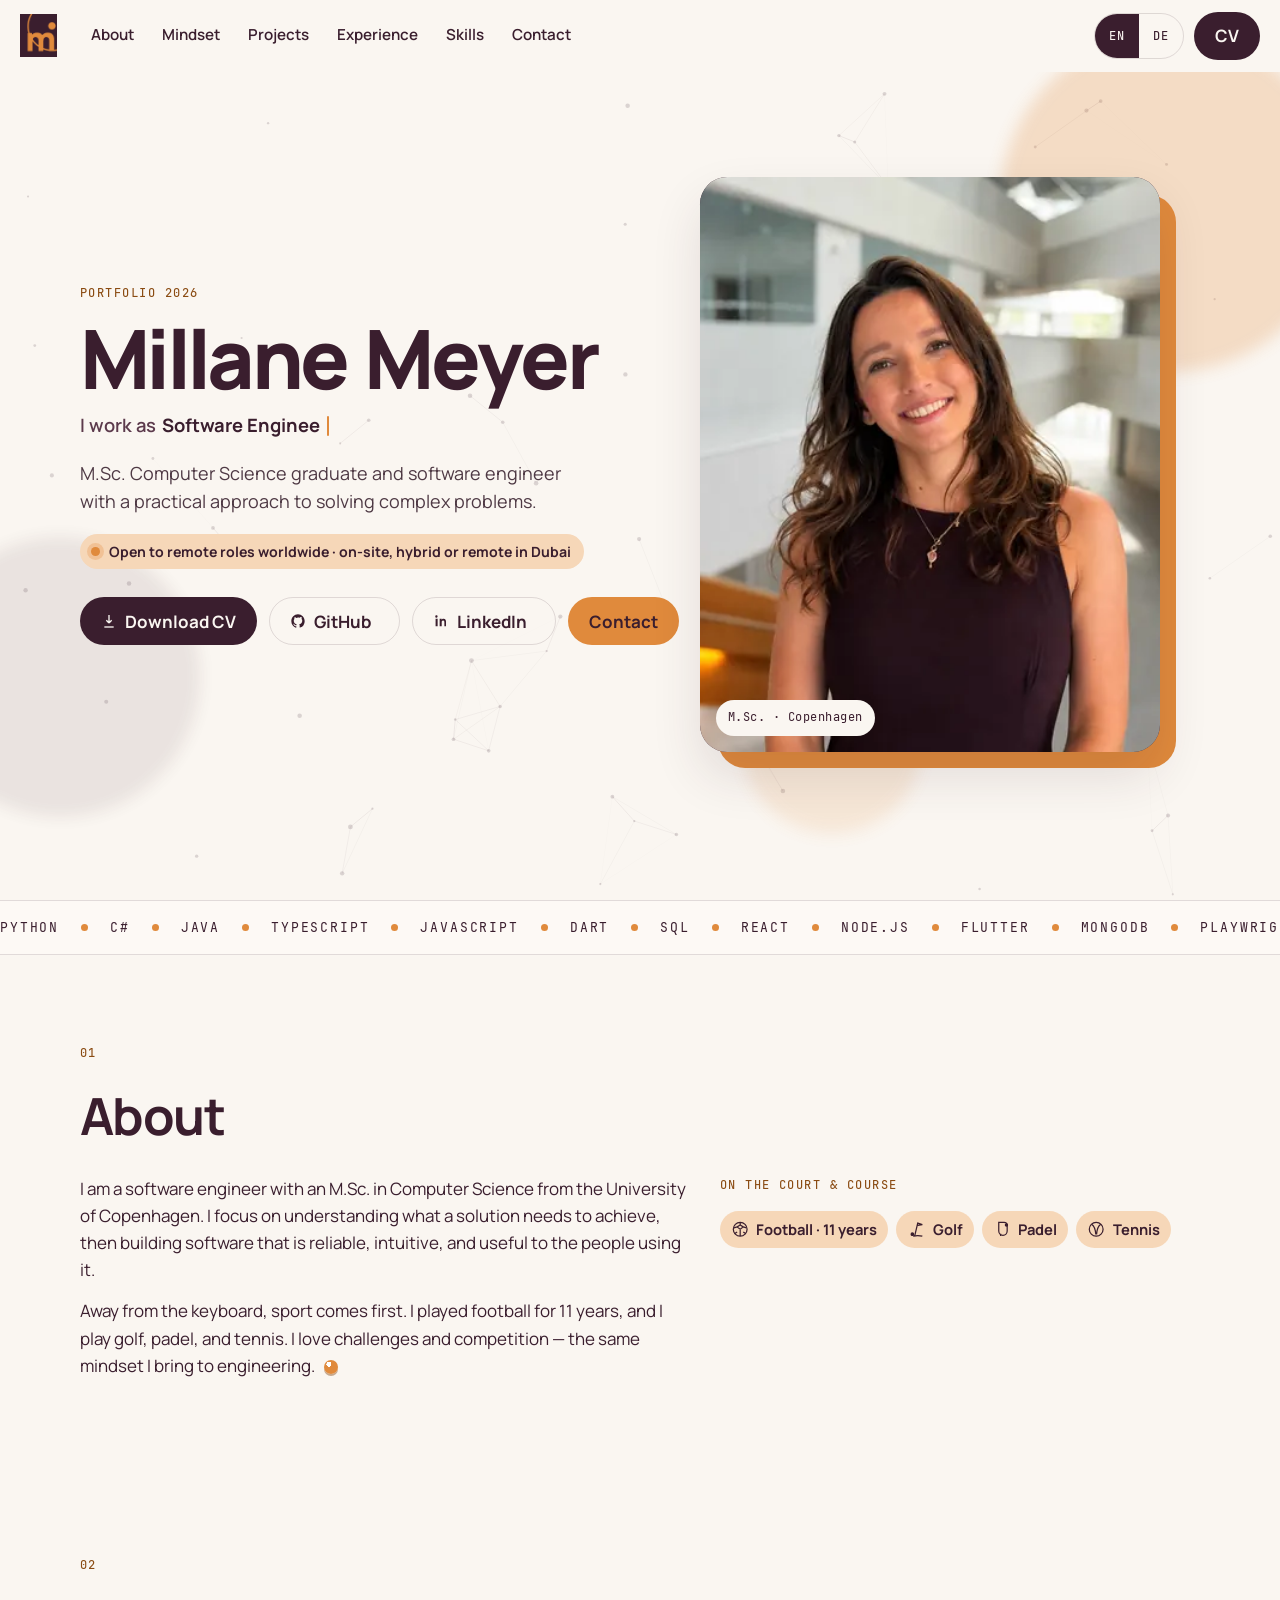
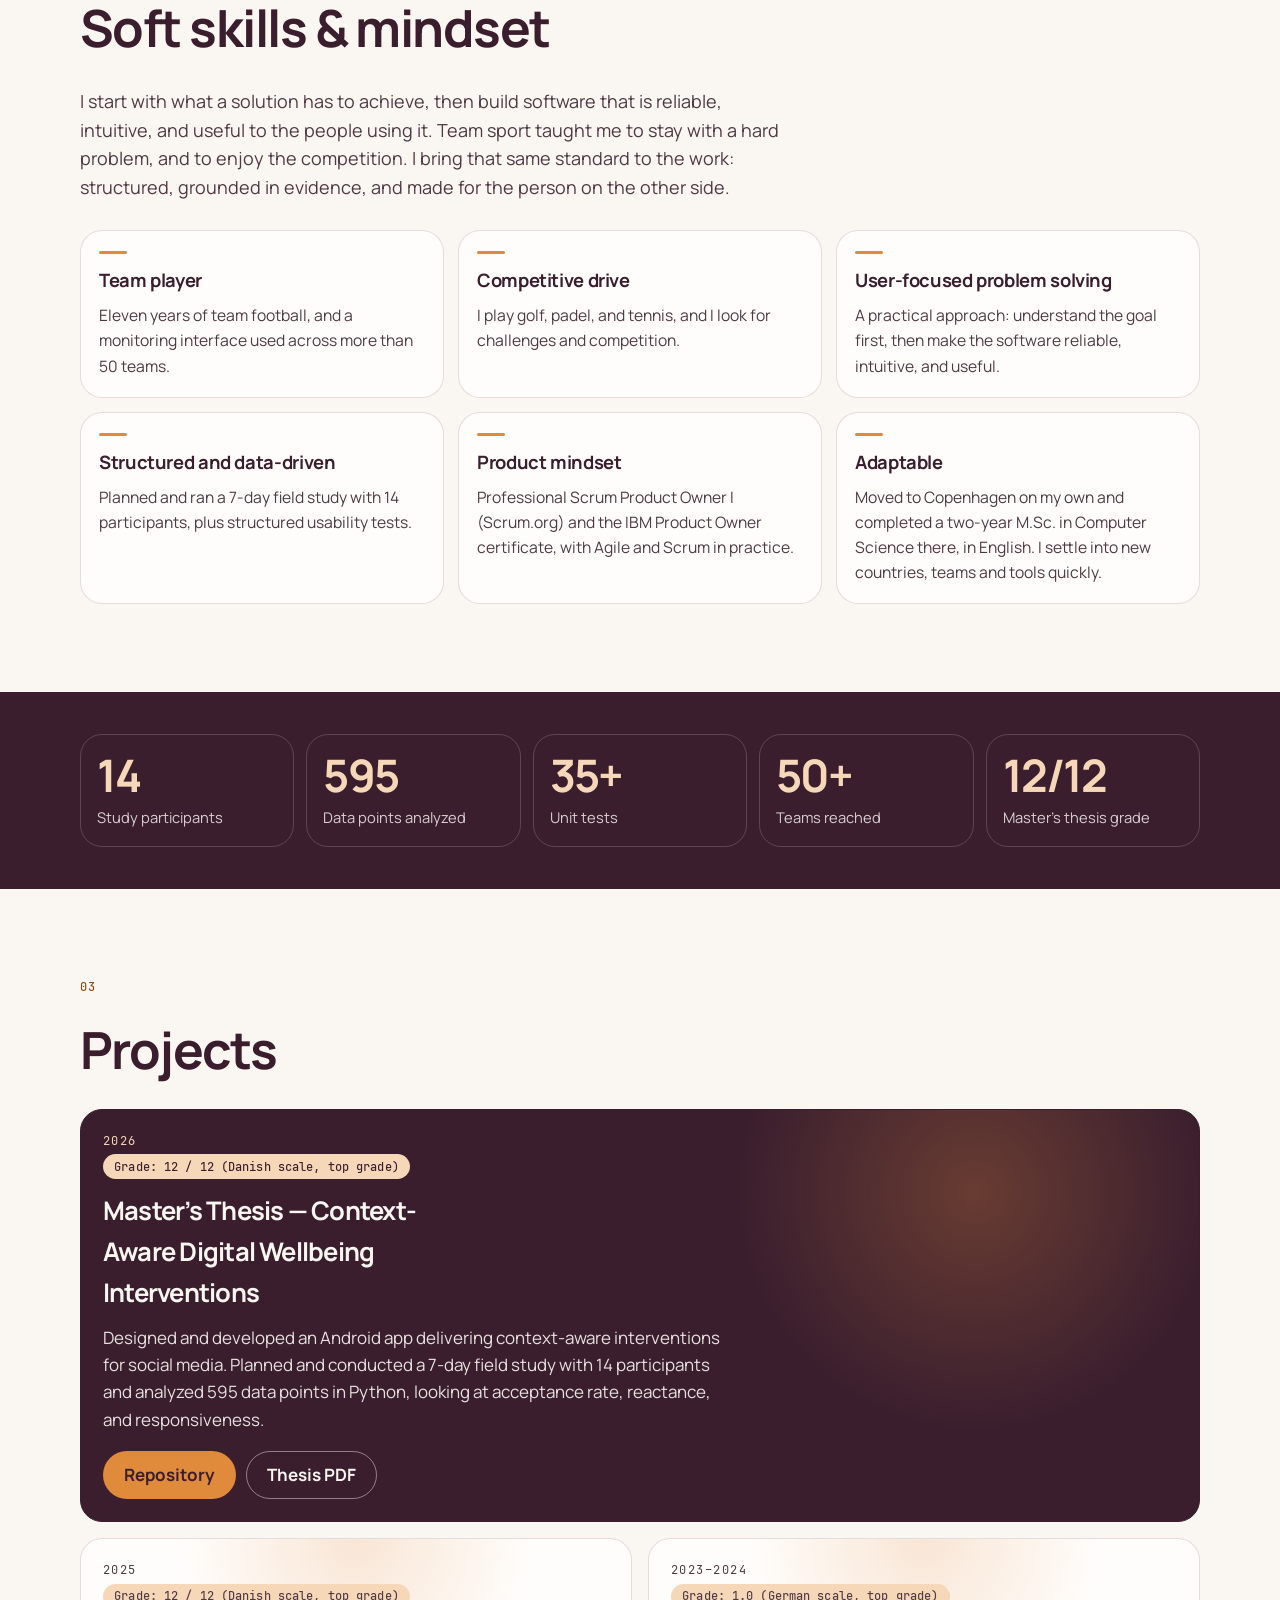
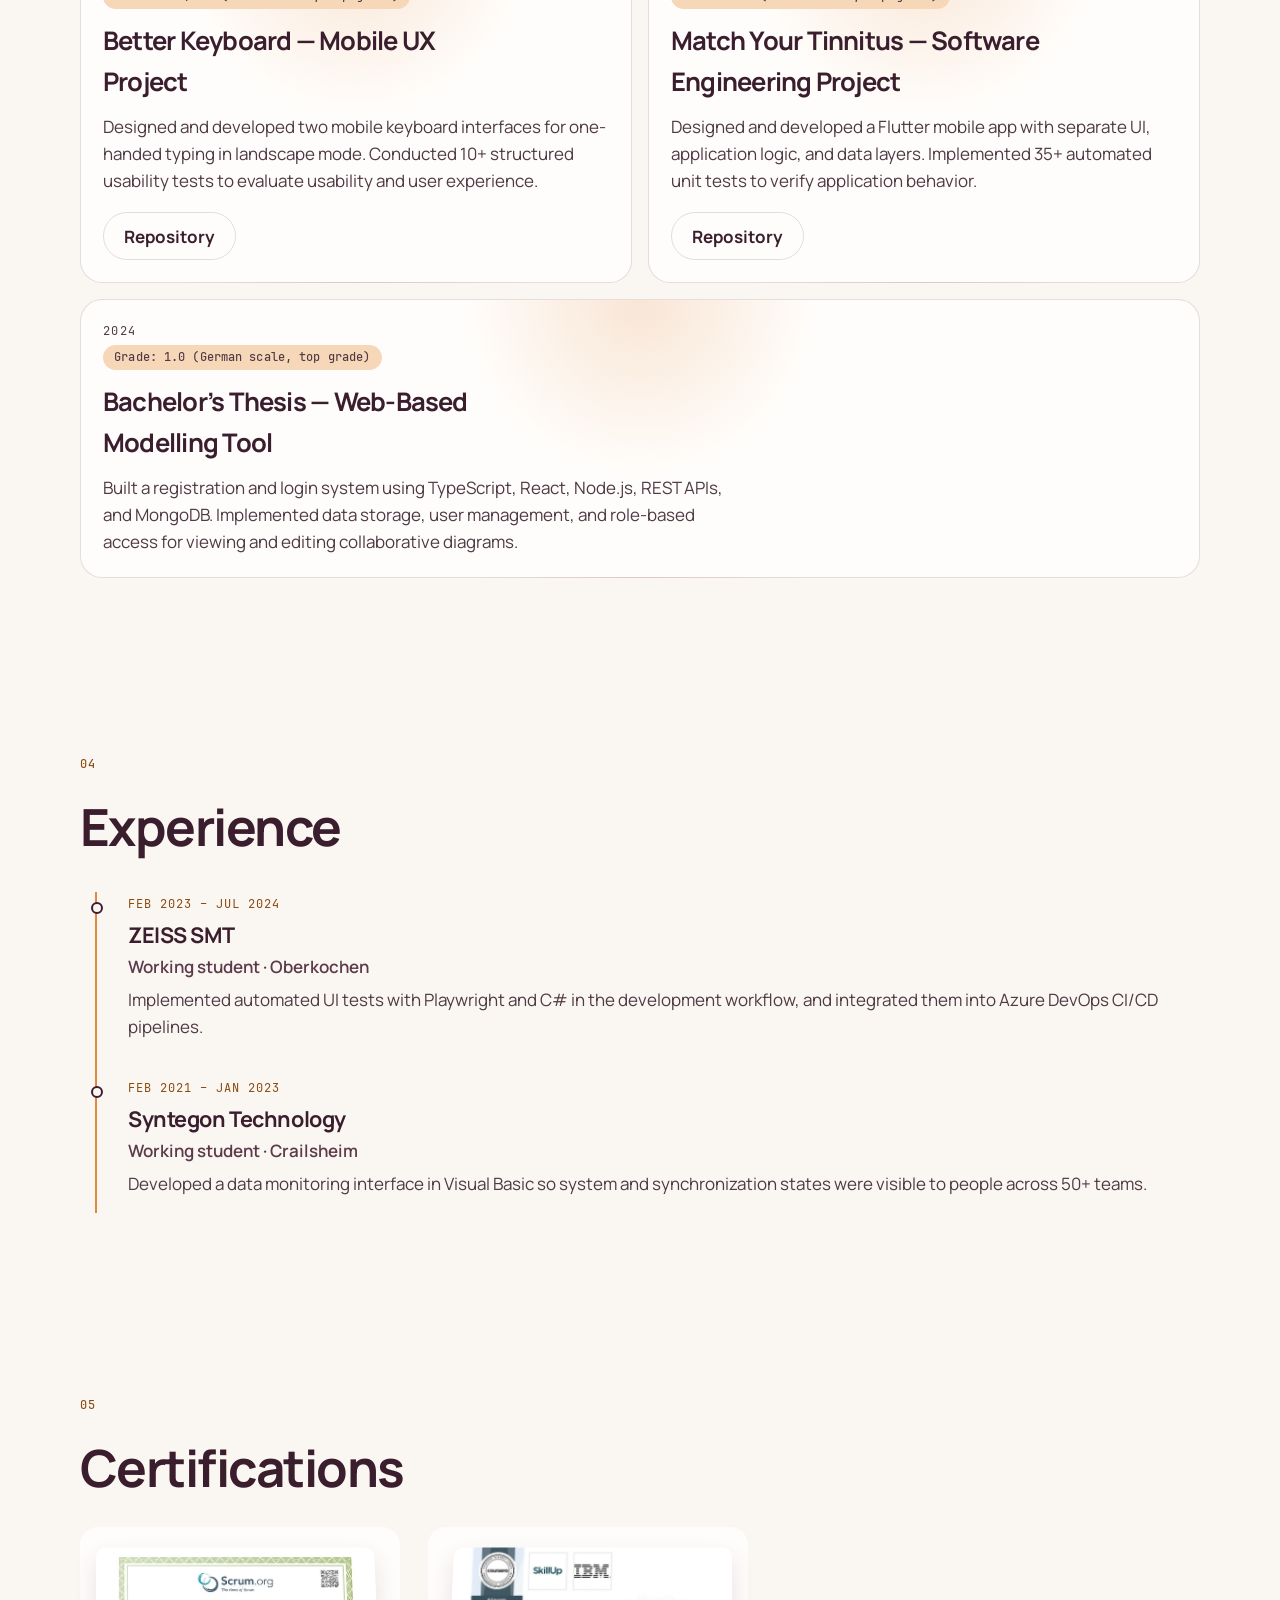
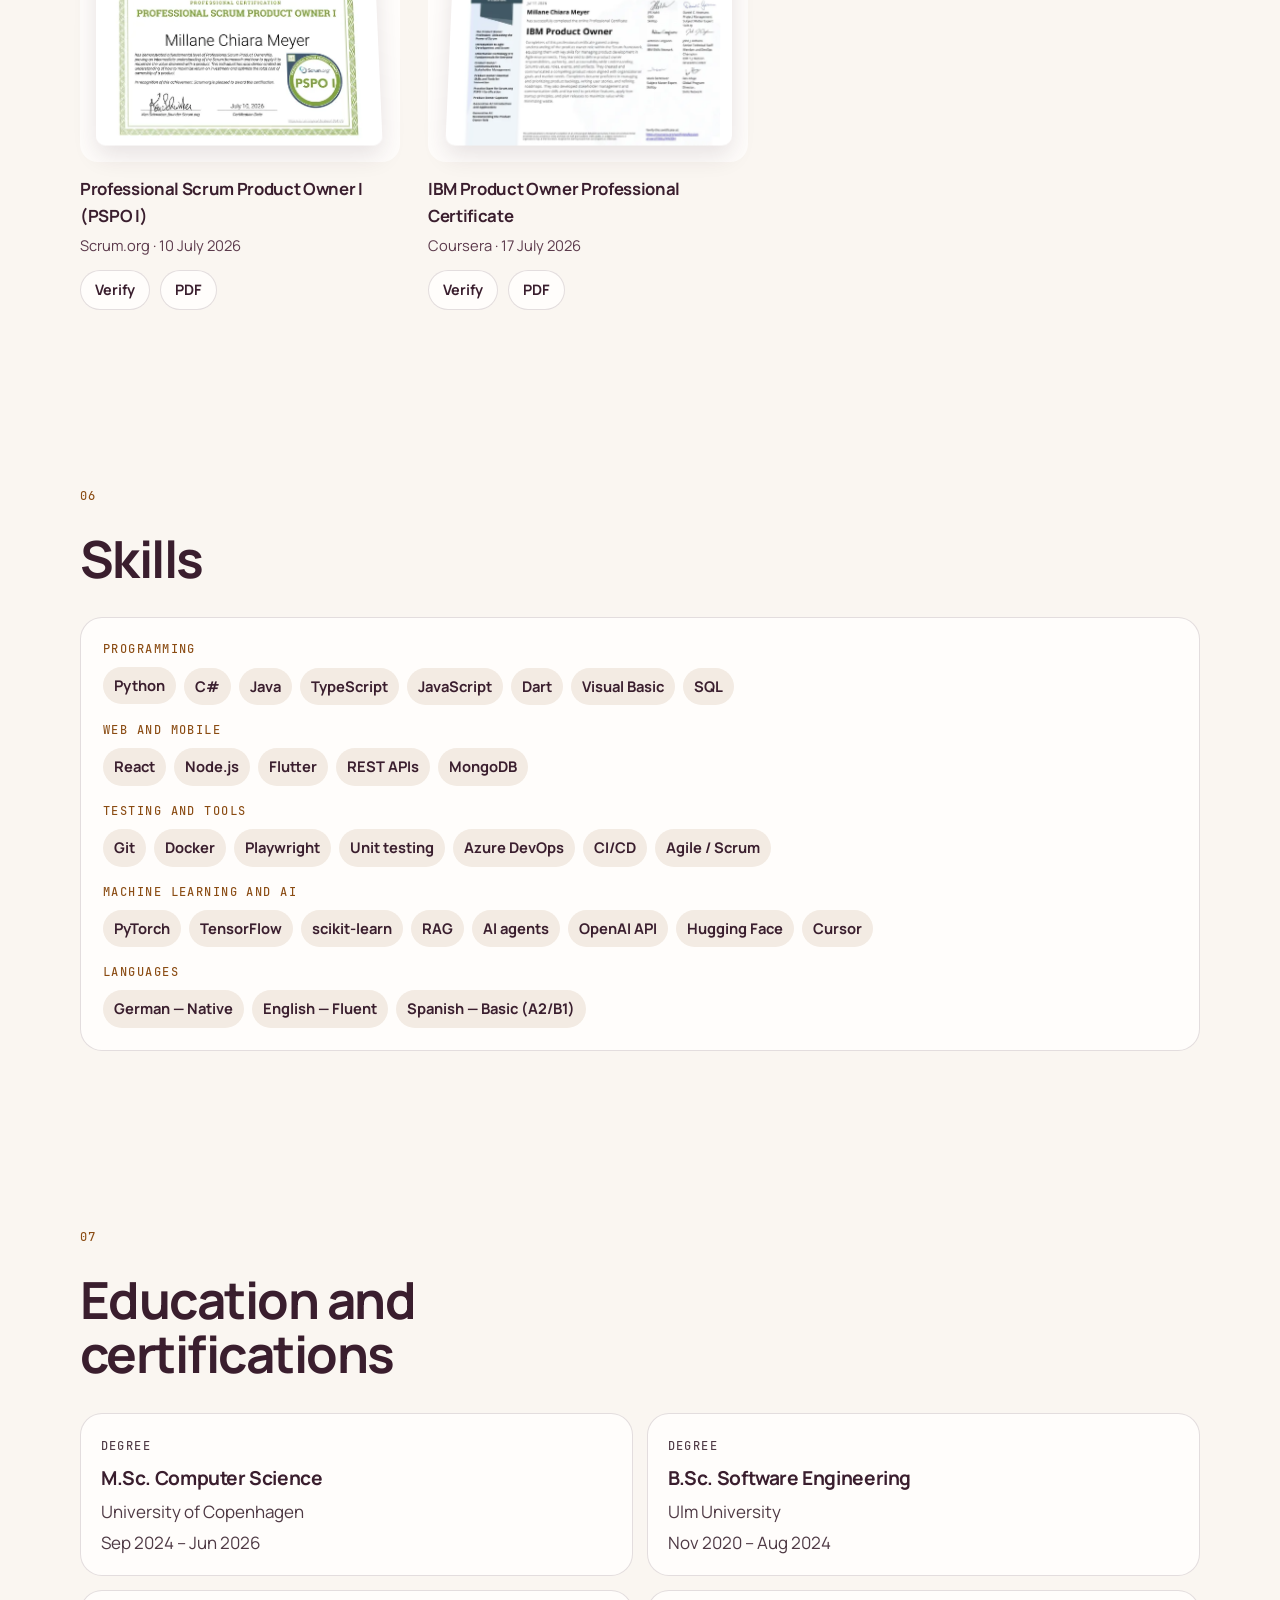
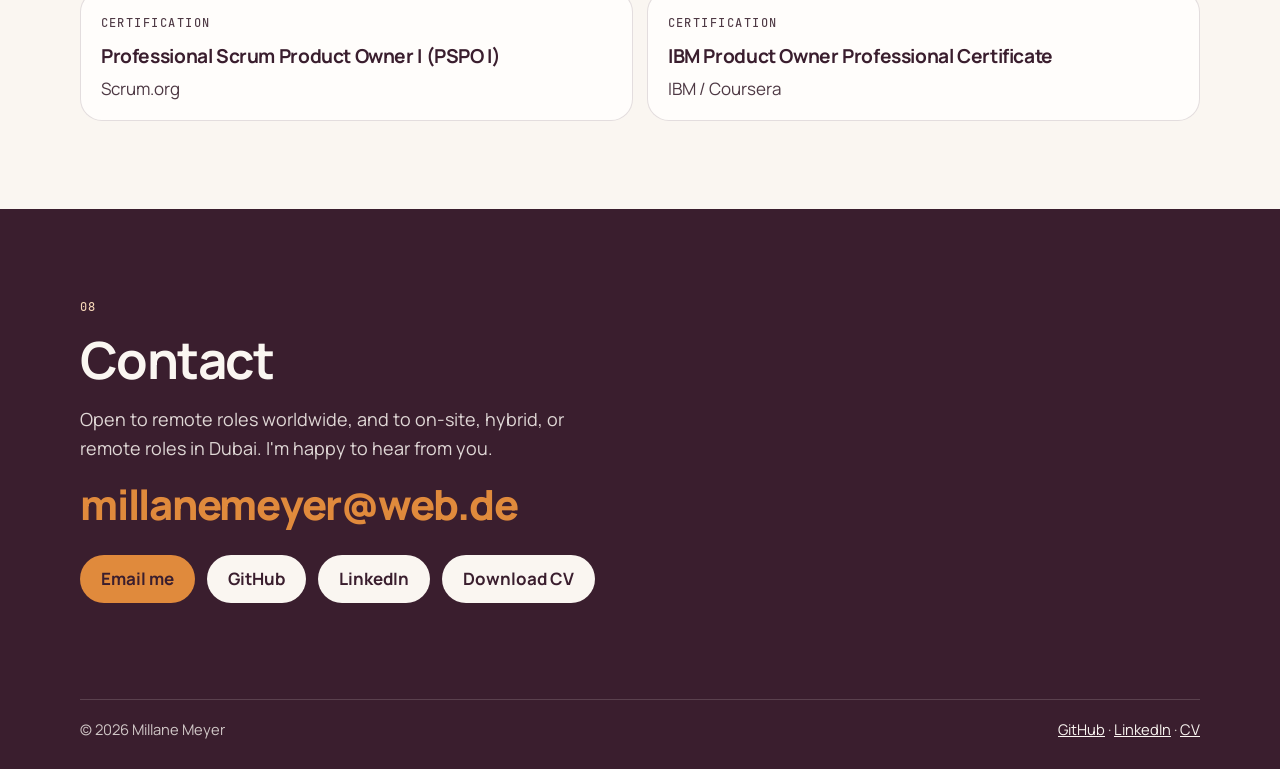
==== index.html @ 90c542e4 "Lazy-load small certificate previews and fix the portrait preload. The certificate cards (about 290p" ====
<!DOCTYPE html>
<html lang="en">
<head>
  <meta charset="utf-8">
  <meta name="viewport" content="width=device-width, initial-scale=1">
  <title>Millane Meyer — Software Engineer</title>
  <meta name="description" content="Portfolio of Millane Meyer, software engineer and M.Sc. Computer Science graduate. Open to remote roles worldwide, and to on-site, hybrid, or remote roles in Dubai.">
  <meta name="author" content="Millane Meyer">
  <meta name="theme-color" content="#FAF6F1">
  <meta name="color-scheme" content="light">
  <link rel="canonical" href="https://millanemeyer.com/">
  <link rel="alternate" hreflang="en" href="https://millanemeyer.com/">
  <link rel="alternate" hreflang="de" href="https://millanemeyer.com/de/">
  <link rel="alternate" hreflang="x-default" href="https://millanemeyer.com/">
  <meta property="og:type" content="website">
  <meta property="og:locale" content="en_US">
  <meta property="og:locale:alternate" content="de_DE">
  <meta property="og:site_name" content="Millane Meyer">
  <meta property="og:title" content="Millane Meyer — Software Engineer">
  <meta property="og:description" content="Software engineer and M.Sc. Computer Science graduate. Open to remote roles worldwide, and to on-site, hybrid, or remote roles in Dubai.">
  <meta property="og:url" content="https://millanemeyer.com/">
  <meta property="og:image" content="https://millanemeyer.com/assets/images/og.jpg">
  <meta property="og:image:width" content="1200">
  <meta property="og:image:height" content="630">
  <meta property="og:image:alt" content="Portrait of Millane Meyer, software engineer">
  <meta name="twitter:card" content="summary_large_image">
  <meta name="twitter:title" content="Millane Meyer — Software Engineer">
  <meta name="twitter:description" content="Software engineer and M.Sc. Computer Science graduate. Open to remote roles worldwide, and to on-site, hybrid, or remote roles in Dubai.">
  <meta name="twitter:image" content="https://millanemeyer.com/assets/images/og.jpg">
  <meta name="twitter:image:alt" content="Portrait of Millane Meyer, software engineer">
  <link rel="icon" href="/favicon.ico" sizes="any">
  <link rel="icon" type="image/png" sizes="32x32" href="/favicon-32.png">
  <link rel="icon" type="image/png" sizes="16x16" href="/favicon-16.png">
  <link rel="apple-touch-icon" href="/apple-touch-icon.png">
  <link rel="preload" href="/assets/fonts/manrope-800.woff2" as="font" type="font/woff2" crossorigin>
  <link rel="preload" href="/assets/fonts/manrope-400.woff2" as="font" type="font/woff2" crossorigin>
  <link rel="preload" as="image" href="/assets/images/millane-800.webp" type="image/webp" imagesrcset="/assets/images/millane-480.webp 480w, /assets/images/millane-800.webp 800w, /assets/images/millane-1200.webp 1200w" imagesizes="(max-width: 720px) 124px, 420px">
  <link rel="stylesheet" href="/assets/css/fonts.css">
  <link rel="stylesheet" href="/assets/css/styles.css">
  <script type="application/ld+json">
  {
    "@context": "https://schema.org",
    "@type": "Person",
    "name": "Millane Meyer",
    "url": "https://millanemeyer.com/",
    "image": "https://millanemeyer.com/assets/images/millane-800.jpg",
    "jobTitle": "Software Engineer",
    "email": "millanemeyer@web.de",
    "inLanguage": ["en", "de"],
    "homeLocation": { "@type": "Place", "name": "Ulm, Germany" },
    "alumniOf": [
      { "@type": "CollegeOrUniversity", "name": "University of Copenhagen" },
      { "@type": "CollegeOrUniversity", "name": "Ulm University" }
    ],
    "sameAs": [
      "https://github.com/millanee",
      "https://www.linkedin.com/in/millane-meyer-590527218"
    ]
  }
  </script>
  <script>
    document.documentElement.classList.add("js");
    (function () {
      try {
        var saved = localStorage.getItem("mm-lang");
        if (saved === "de") location.replace("/de/" + location.hash);
      } catch (error) {}
    })();
  </script>
</head>
<body>
  <a class="skip-link" href="#content">Skip to content</a>
  <div class="progress" aria-hidden="true"><span></span></div>
  <header class="site-header">
    <a class="logo" href="#top" data-magnetic aria-label="Millane Meyer, home"><img src="/assets/images/logo.png" alt="Millane Meyer" width="80" height="94"></a>
    <button class="nav-toggle" type="button" aria-expanded="false" aria-controls="site-nav" data-label-open="Menu" data-label-close="Close">
      <span class="sr-only">Menu</span>
      <span class="burger" aria-hidden="true"></span>
    </button>
    <nav class="site-nav" id="site-nav" aria-label="Primary">
      <a href="#about">About</a>
      <a href="#mindset">Mindset</a>
      <a href="#projects">Projects</a>
      <a href="#experience">Experience</a>
      <a href="#skills">Skills</a>
      <a href="#contact">Contact</a>
    </nav>
    <div class="nav-tools">
      <div class="lang-switch" role="group" aria-label="Language">
        <a href="/" hreflang="en" lang="en" aria-current="true" data-set-lang="en">EN</a>
        <a href="/de/" hreflang="de" lang="de" data-set-lang="de">DE</a>
      </div>
      <a class="btn btn-ink nav-cv" data-magnetic href="/assets/Millane_Meyer_CV.pdf">CV</a>
    </div>
  </header>

  <main id="content">
    <section class="hero" id="top">
      <div class="hero-bg" aria-hidden="true">
        <canvas class="network"></canvas>
        <div class="blob blob-a"></div>
        <div class="blob blob-b"></div>
        <div class="blob blob-c"></div>
      </div>
      <div class="wrap hero-grid">
        <div class="hero-copy">
          <p class="kicker">Portfolio 2026</p>
          <h1 class="name">
            <span class="sr-only">Millane Meyer</span>
            <span class="name-line" aria-hidden="true"><span class="ch" style="--i:0">M</span><span class="ch" style="--i:1">i</span><span class="ch" style="--i:2">l</span><span class="ch" style="--i:3">l</span><span class="ch" style="--i:4">a</span><span class="ch" style="--i:5">n</span><span class="ch" style="--i:6">e</span></span>
            <span class="name-line" aria-hidden="true"><span class="ch" style="--i:7">M</span><span class="ch" style="--i:8">e</span><span class="ch" style="--i:9">y</span><span class="ch" style="--i:10">e</span><span class="ch" style="--i:11">r</span></span>
          </h1>
          <p class="roles">
            <span class="sr-only">I work as Software Engineer, Data and ML, Mobile Developer, and Problem Solver.</span>
            <span class="role-prefix" aria-hidden="true">I work as</span>
            <span id="typewriter" aria-hidden="true" data-roles='["Software Engineer","Data &amp; ML","Mobile Developer","Problem Solver"]'>Software Engineer</span><span class="caret" aria-hidden="true"></span>
          </p>
          <p class="lede">M.Sc. Computer Science graduate and software engineer with a practical approach to solving complex problems.</p>
          <p class="status"><i aria-hidden="true"></i><span>Open to remote roles worldwide · on-site, hybrid or remote in Dubai</span></p>
          <div class="hero-actions">
            <a class="btn btn-ink" data-magnetic href="/assets/Millane_Meyer_CV.pdf" download>
              <svg viewBox="0 0 24 24" fill="none" stroke="currentColor" stroke-width="2" aria-hidden="true"><path d="M12 3v12m0 0 4-4m-4 4-4-4"/><path d="M5 21h14"/></svg>
              Download CV
            </a>
            <a class="btn btn-ghost" data-magnetic href="https://github.com/millanee" target="_blank" rel="me noopener noreferrer">
              <svg viewBox="0 0 24 24" fill="currentColor" aria-hidden="true"><path d="M12 2C6.48 2 2 6.58 2 12.26c0 4.52 2.87 8.35 6.84 9.71.5.1.68-.22.68-.49 0-.24-.01-.87-.01-1.71-2.78.62-3.37-1.37-3.37-1.37-.45-1.18-1.11-1.5-1.11-1.5-.91-.64.07-.63.07-.63 1 .07 1.53 1.06 1.53 1.06.9 1.57 2.36 1.12 2.94.86.09-.67.35-1.12.63-1.37-2.22-.26-4.56-1.14-4.56-5.07 0-1.12.39-2.03 1.03-2.75-.1-.26-.45-1.3.1-2.7 0 0 .84-.27 2.75 1.05A9.3 9.3 0 0 1 12 6.84c.85 0 1.71.11 2.51.33 1.9-1.32 2.74-1.05 2.74-1.05.55 1.4.2 2.44.1 2.7.65.72 1.03 1.63 1.03 2.75 0 3.94-2.34 4.8-4.57 5.06.36.32.68.94.68 1.9 0 1.37-.01 2.47-.01 2.81 0 .27.18.6.69.49A10.04 10.04 0 0 0 22 12.26C22 6.58 17.52 2 12 2Z"/></svg>
              GitHub<span class="sr-only"> (opens in a new tab)</span>
            </a>
            <a class="btn btn-ghost" data-magnetic href="https://www.linkedin.com/in/millane-meyer-590527218" target="_blank" rel="me noopener noreferrer">
              <svg viewBox="0 0 24 24" fill="currentColor" aria-hidden="true"><path d="M6.94 8.5H3.89V20h3.05V8.5ZM5.4 3.5A1.77 1.77 0 1 0 5.41 7a1.77 1.77 0 0 0-.01-3.5ZM20.1 20h-3.04v-5.6c0-1.34-.03-3.06-1.86-3.06-1.87 0-2.16 1.46-2.16 2.96V20h-3.04V8.5h2.92v1.57h.04c.4-.77 1.4-1.58 2.89-1.58 3.09 0 3.66 2.03 3.66 4.67V20Z"/></svg>
              LinkedIn<span class="sr-only"> (opens in a new tab)</span>
            </a>
            <a class="btn btn-primary" data-magnetic href="#contact">Contact</a>
          </div>
        </div>
        <figure class="portrait">
          <div class="portrait-offset" aria-hidden="true"></div>
          <div class="portrait-tilt">
            <div class="portrait-frame">
              <picture>
                <source type="image/webp" srcset="/assets/images/millane-480.webp 480w, /assets/images/millane-800.webp 800w, /assets/images/millane-1200.webp 1200w" sizes="(max-width: 720px) 124px, 420px">
                <img src="/assets/images/millane-800.jpg" srcset="/assets/images/millane-480.jpg 480w, /assets/images/millane-800.jpg 800w, /assets/images/millane-1200.jpg 1200w" sizes="(max-width: 720px) 124px, 420px" width="800" height="1000" alt="Portrait of Millane Meyer" fetchpriority="high">
              </picture>
              <figcaption class="portrait-badge">M.Sc. · Copenhagen</figcaption>
            </div>
          </div>
        </figure>
      </div>
    </section>

    <div class="marquee" role="region" aria-label="Technologies">
      <div class="marquee-track">
        <ul>
          <li>Python</li><li>C#</li><li>Java</li><li>TypeScript</li><li>JavaScript</li><li>Dart</li><li>SQL</li><li>React</li><li>Node.js</li><li>Flutter</li><li>MongoDB</li><li>Playwright</li><li>Azure DevOps</li><li>CI/CD</li><li>Docker</li><li>Git</li><li>PyTorch</li><li>TensorFlow</li><li>scikit-learn</li><li>RAG</li><li>OpenAI API</li><li>Cursor</li>
        </ul>
        <ul aria-hidden="true">
          <li>Python</li><li>C#</li><li>Java</li><li>TypeScript</li><li>JavaScript</li><li>Dart</li><li>SQL</li><li>React</li><li>Node.js</li><li>Flutter</li><li>MongoDB</li><li>Playwright</li><li>Azure DevOps</li><li>CI/CD</li><li>Docker</li><li>Git</li><li>PyTorch</li><li>TensorFlow</li><li>scikit-learn</li><li>RAG</li><li>OpenAI API</li><li>Cursor</li>
        </ul>
      </div>
    </div>

    <section class="section" id="about">
      <div class="wrap">
        <div class="section-head">
          <p class="kicker">01</p>
          <h2>About</h2>
        </div>
        <div class="about-grid">
          <div class="prose reveal">
            <p>I am a software engineer with an M.Sc. in Computer Science from the University of Copenhagen. I focus on understanding what a solution needs to achieve, then building software that is reliable, intuitive, and useful to the people using it.</p>
            <p>Away from the keyboard, sport comes first. I played football for 11 years, and I play golf, padel, and tennis. I love challenges and competition — the same mindset I bring to engineering. <i class="play-ball" aria-hidden="true"></i></p>
          </div>
          <aside class="reveal">
            <p class="kicker">On the court &amp; course</p>
            <div class="chips">
              <span class="chip chip-sport"><svg class="icon-football" viewBox="0 0 24 24" fill="none" stroke="currentColor" stroke-width="1.6" aria-hidden="true"><circle cx="12" cy="12" r="9"/><path d="M12 3v3.5L8 9l4 3 4-3-4-2.5M8 9l-4.2 1.2M16 9l4.2 1.2M12 12v9M8 15.5 4.5 18M16 15.5 19.5 18"/></svg>Football · 11 years</span>
              <span class="chip chip-sport"><svg class="icon-golf" viewBox="0 0 24 24" fill="none" stroke="currentColor" stroke-width="1.6" aria-hidden="true"><path d="M8 21c4-1 8-1 12 0"/><path d="M10 21 14 4l6 2-6 1"/><circle cx="7" cy="18.5" r="1.6" fill="currentColor"/></svg>Golf</span>
              <span class="chip chip-sport"><svg class="icon-padel" viewBox="0 0 24 24" fill="none" stroke="currentColor" stroke-width="1.6" aria-hidden="true"><path d="M8 3h6.5a4 4 0 0 1 4 4v7.5a5.5 5.5 0 0 1-11 0V3Z"/><path d="M10 21v-3"/><circle cx="17.5" cy="6.5" r="1.4" fill="currentColor"/></svg>Padel</span>
              <span class="chip chip-sport"><svg class="icon-tennis" viewBox="0 0 24 24" fill="none" stroke="currentColor" stroke-width="1.6" aria-hidden="true"><circle cx="12" cy="12" r="9"/><path d="M6 5.5c3.2 2 5 5 5.5 13.5M18 5.5C14.8 7.5 13 10.5 12.5 19"/></svg>Tennis</span>
            </div>
          </aside>
        </div>
      </div>
    </section>

    <section class="section" id="mindset">
      <div class="wrap">
        <div class="section-head">
          <p class="kicker">02</p>
          <h2>Soft skills &amp; mindset</h2>
        </div>
        <p class="mindset-lead reveal">I start with what a solution has to achieve, then build software that is reliable, intuitive, and useful to the people using it. Team sport taught me to stay with a hard problem, and to enjoy the competition. I bring that same standard to the work: structured, grounded in evidence, and made for the person on the other side.</p>
        <div class="mind-grid">
          <article class="mind-card reveal">
            <h3>Team player</h3>
            <p>Eleven years of team football, and a monitoring interface used across more than 50 teams.</p>
          </article>
          <article class="mind-card reveal">
            <h3>Competitive drive</h3>
            <p>I play golf, padel, and tennis, and I look for challenges and competition.</p>
          </article>
          <article class="mind-card reveal">
            <h3>User-focused problem solving</h3>
            <p>A practical approach: understand the goal first, then make the software reliable, intuitive, and useful.</p>
          </article>
          <article class="mind-card reveal">
            <h3>Structured and data-driven</h3>
            <p>Planned and ran a 7-day field study with 14 participants, plus structured usability tests.</p>
          </article>
          <article class="mind-card reveal">
            <h3>Product mindset</h3>
            <p>Professional Scrum Product Owner I (Scrum.org) and the IBM Product Owner certificate, with Agile and Scrum in practice.</p>
          </article>
          <article class="mind-card reveal">
            <h3>Adaptable</h3>
            <p>Moved to Copenhagen on my own and completed a two-year M.Sc. in Computer Science there, in English. I settle into new countries, teams and tools quickly.</p>
          </article>
        </div>
      </div>
    </section>

    <section class="stats-band" aria-label="Highlights">
      <div class="wrap">
        <div class="stats">
          <article class="stat reveal"><b data-count="14">14</b><span>Study participants</span></article>
          <article class="stat reveal"><b data-count="595">595</b><span>Data points analyzed</span></article>
          <article class="stat reveal"><b data-count="35" data-suffix="+">35+</b><span>Unit tests</span></article>
          <article class="stat reveal"><b data-count="50" data-suffix="+">50+</b><span>Teams reached</span></article>
          <article class="stat reveal"><b data-count="12" data-suffix="/12">12/12</b><span>Master’s thesis grade</span></article>
        </div>
      </div>
    </section>

    <section class="section" id="projects">
      <div class="wrap">
        <div class="section-head">
          <p class="kicker">03</p>
          <h2>Projects</h2>
        </div>
        <div class="project-grid">
          <article class="project project-feature reveal">
            <p class="project-kicker">2026</p>
            <p class="grade-badge">Grade: 12 / 12 (Danish scale, top grade)</p>
            <h3>Master’s Thesis — Context-Aware Digital Wellbeing Interventions</h3>
            <p>Designed and developed an Android app delivering context-aware interventions for social media. Planned and conducted a 7-day field study with 14 participants and analyzed 595 data points in Python, looking at acceptance rate, reactance, and responsiveness.</p>
            <div class="project-links">
              <a class="btn btn-primary" data-magnetic href="https://github.com/millanee/master-thesis" target="_blank" rel="noopener noreferrer">Repository<span class="sr-only"> (opens in a new tab)</span></a>
              <a class="btn btn-ghost" data-magnetic href="https://github.com/millanee/master-thesis/blob/main/master-thesis-millane-meyer.pdf" target="_blank" rel="noopener noreferrer">Thesis PDF<span class="sr-only"> (opens in a new tab)</span></a>
            </div>
          </article>
          <article class="project reveal">
            <p class="project-kicker">2025</p>
            <p class="grade-badge">Grade: 12 / 12 (Danish scale, top grade)</p>
            <h3>Better Keyboard — Mobile UX Project</h3>
            <p>Designed and developed two mobile keyboard interfaces for one-handed typing in landscape mode. Conducted 10+ structured usability tests to evaluate usability and user experience.</p>
            <div class="project-links">
              <a class="btn btn-ghost" data-magnetic href="https://github.com/millanee/Better-Keyboard" target="_blank" rel="noopener noreferrer">Repository<span class="sr-only"> (opens in a new tab)</span></a>
            </div>
          </article>
          <article class="project reveal">
            <p class="project-kicker">2023–2024</p>
            <p class="grade-badge">Grade: 1.0 (German scale, top grade)</p>
            <h3>Match Your Tinnitus — Software Engineering Project</h3>
            <p>Designed and developed a Flutter mobile app with separate UI, application logic, and data layers. Implemented 35+ automated unit tests to verify application behavior.</p>
            <div class="project-links">
              <a class="btn btn-ghost" data-magnetic href="https://github.com/millanee/Match-Your-Tinnitus" target="_blank" rel="noopener noreferrer">Repository<span class="sr-only"> (opens in a new tab)</span></a>
            </div>
          </article>
          <article class="project project-span reveal">
            <p class="project-kicker">2024</p>
            <p class="grade-badge">Grade: 1.0 (German scale, top grade)</p>
            <h3>Bachelor’s Thesis — Web-Based Modelling Tool</h3>
            <p>Built a registration and login system using TypeScript, React, Node.js, REST APIs, and MongoDB. Implemented data storage, user management, and role-based access for viewing and editing collaborative diagrams.</p>
          </article>
        </div>
      </div>
    </section>

    <section class="section" id="experience">
      <div class="wrap">
        <div class="section-head">
          <p class="kicker">04</p>
          <h2>Experience</h2>
        </div>
        <ol class="timeline">
          <li class="tl-item reveal">
            <p class="tl-when">Feb 2023 – Jul 2024</p>
            <h3>ZEISS SMT</h3>
            <p class="tl-where">Working student · Oberkochen</p>
            <p>Implemented automated UI tests with Playwright and C# in the development workflow, and integrated them into Azure DevOps CI/CD pipelines.</p>
          </li>
          <li class="tl-item reveal">
            <p class="tl-when">Feb 2021 – Jan 2023</p>
            <h3>Syntegon Technology</h3>
            <p class="tl-where">Working student · Crailsheim</p>
            <p>Developed a data monitoring interface in Visual Basic so system and synchronization states were visible to people across 50+ teams.</p>
          </li>
        </ol>
      </div>
    </section>

    <section class="section" id="certifications">
      <div class="wrap">
        <div class="section-head">
          <p class="kicker">05</p>
          <h2>Certifications</h2>
        </div>
        <div class="cert-grid">
          <article class="cert-card reveal">
            <button class="cert-stage" type="button" data-full="/assets/certificates/pspo.webp" data-alt="Professional Scrum Product Owner I certificate awarded to Millane Meyer on 10 July 2026">
              <span class="cert-beam" aria-hidden="true"></span>
              <img src="/assets/certificates/pspo-1100.webp" srcset="/assets/certificates/pspo-560.webp 560w, /assets/certificates/pspo-1100.webp 1100w" sizes="320px" width="1100" height="778" loading="lazy" decoding="async" alt="Professional Scrum Product Owner I certificate awarded to Millane Meyer on 10 July 2026">
            </button>
            <h3>Professional Scrum Product Owner I (PSPO I)</h3>
            <p class="when">Scrum.org · 10 July 2026</p>
            <div class="cert-links">
              <a href="https://scrum.org/certificates/1334173" target="_blank" rel="noopener noreferrer">Verify<span class="sr-only"> (opens in a new tab)</span></a>
              <a href="/assets/certificates/PSPO_I_Certificate.pdf">PDF</a>
            </div>
          </article>
          <article class="cert-card reveal">
            <button class="cert-stage" type="button" data-full="/assets/certificates/ibm.webp" data-alt="IBM Product Owner Professional Certificate awarded to Millane Meyer on 17 July 2026">
              <span class="cert-beam" aria-hidden="true"></span>
              <img src="/assets/certificates/ibm-1100.webp" srcset="/assets/certificates/ibm-560.webp 560w, /assets/certificates/ibm-1100.webp 1100w" sizes="320px" width="1100" height="850" loading="lazy" decoding="async" alt="IBM Product Owner Professional Certificate awarded to Millane Meyer on 17 July 2026">
            </button>
            <h3>IBM Product Owner Professional Certificate</h3>
            <p class="when">Coursera · 17 July 2026</p>
            <div class="cert-links">
              <a href="https://coursera.org/verify/professional-cert/7DGL2JYJJZOH" target="_blank" rel="noopener noreferrer">Verify<span class="sr-only"> (opens in a new tab)</span></a>
              <a href="/assets/certificates/IBM_Product_Owner_Certificate.pdf">PDF</a>
            </div>
          </article>
        </div>
      </div>
    </section>

    <section class="section" id="skills">
      <div class="wrap">
        <div class="section-head">
          <p class="kicker">06</p>
          <h2>Skills</h2>
        </div>
        <div class="skill-card reveal">
          <div class="skill-group">
            <h3>Programming</h3>
            <ul class="chips"><li>Python</li><li>C#</li><li>Java</li><li>TypeScript</li><li>JavaScript</li><li>Dart</li><li>Visual Basic</li><li>SQL</li></ul>
          </div>
          <div class="skill-group">
            <h3>Web and mobile</h3>
            <ul class="chips"><li>React</li><li>Node.js</li><li>Flutter</li><li>REST APIs</li><li>MongoDB</li></ul>
          </div>
          <div class="skill-group">
            <h3>Testing and tools</h3>
            <ul class="chips"><li>Git</li><li>Docker</li><li>Playwright</li><li>Unit testing</li><li>Azure DevOps</li><li>CI/CD</li><li>Agile / Scrum</li></ul>
          </div>
          <div class="skill-group">
            <h3>Machine learning and AI</h3>
            <ul class="chips"><li>PyTorch</li><li>TensorFlow</li><li>scikit-learn</li><li>RAG</li><li>AI agents</li><li>OpenAI API</li><li>Hugging Face</li><li>Cursor</li></ul>
          </div>
          <div class="skill-group">
            <h3>Languages</h3>
            <ul class="chips"><li>German — Native</li><li>English — Fluent</li><li>Spanish — Basic (A2/B1)</li></ul>
          </div>
        </div>
      </div>
    </section>

    <section class="section" id="education">
      <div class="wrap">
        <div class="section-head">
          <p class="kicker">07</p>
          <h2>Education and certifications</h2>
        </div>
        <div class="edu-grid">
          <article class="edu reveal">
            <p class="kicker">Degree</p>
            <h3>M.Sc. Computer Science</h3>
            <p>University of Copenhagen</p>
            <p>Sep 2024 – Jun 2026</p>
          </article>
          <article class="edu reveal">
            <p class="kicker">Degree</p>
            <h3>B.Sc. Software Engineering</h3>
            <p>Ulm University</p>
            <p>Nov 2020 – Aug 2024</p>
          </article>
          <article class="edu reveal">
            <p class="kicker">Certification</p>
            <h3>Professional Scrum Product Owner I (PSPO I)</h3>
            <p>Scrum.org</p>
          </article>
          <article class="edu reveal">
            <p class="kicker">Certification</p>
            <h3>IBM Product Owner Professional Certificate</h3>
            <p>IBM / Coursera</p>
          </article>
        </div>
      </div>
    </section>

    <section class="section contact" id="contact">
      <div class="wrap">
        <p class="kicker">08</p>
        <h2>Contact</h2>
        <p class="lede">Open to remote roles worldwide, and to on-site, hybrid, or remote roles in Dubai. I'm happy to hear from you.</p>
        <a class="email-link" href="mailto:millanemeyer@web.de">millanemeyer@web.de</a>
        <div class="contact-actions">
          <a class="btn btn-primary" data-magnetic href="mailto:millanemeyer@web.de">Email me</a>
          <a class="btn btn-light" data-magnetic href="https://github.com/millanee" target="_blank" rel="me noopener noreferrer">GitHub<span class="sr-only"> (opens in a new tab)</span></a>
          <a class="btn btn-light" data-magnetic href="https://www.linkedin.com/in/millane-meyer-590527218" target="_blank" rel="me noopener noreferrer">LinkedIn<span class="sr-only"> (opens in a new tab)</span></a>
          <a class="btn btn-light" data-magnetic href="/assets/Millane_Meyer_CV.pdf">Download CV</a>
        </div>
      </div>
    </section>
  </main>

  <footer class="site-footer">
    <div class="wrap">
      <p>© 2026 Millane Meyer</p>
      <p><a href="https://github.com/millanee">GitHub</a> · <a href="https://www.linkedin.com/in/millane-meyer-590527218">LinkedIn</a> · <a href="/assets/Millane_Meyer_CV.pdf">CV</a></p>
    </div>
  </footer>

  <div class="lightbox" id="cert-lightbox" hidden role="dialog" aria-modal="true" aria-label="Certificate">
    <button class="lightbox-close" type="button" aria-label="Close">×</button>
    <img alt="">
  </div>

  <div class="cursor" aria-hidden="true">
    <span class="cursor-ring"></span>
    <span class="cursor-dot"></span>
  </div>
  <script src="/assets/js/app.js" defer></script>
</body>
</html>
---- assets/css/fonts.css ----
/* Self-hosted Manrope (SIL OFL) and JetBrains Mono (SIL OFL). */
@font-face {
  font-family: Manrope;
  font-style: normal;
  font-weight: 400;
  font-display: swap;
  src: url("/assets/fonts/manrope-400.woff2") format("woff2");
}

@font-face {
  font-family: Manrope;
  font-style: normal;
  font-weight: 600;
  font-display: swap;
  src: url("/assets/fonts/manrope-600.woff2") format("woff2");
}

@font-face {
  font-family: Manrope;
  font-style: normal;
  font-weight: 700;
  font-display: swap;
  src: url("/assets/fonts/manrope-700.woff2") format("woff2");
}

@font-face {
  font-family: Manrope;
  font-style: normal;
  font-weight: 800;
  font-display: swap;
  src: url("/assets/fonts/manrope-800.woff2") format("woff2");
}

@font-face {
  font-family: "JetBrains Mono";
  font-style: normal;
  font-weight: 400;
  font-display: swap;
  src: url("/assets/fonts/jetbrains-mono-400.woff2") format("woff2");
}

@font-face {
  font-family: "JetBrains Mono";
  font-style: normal;
  font-weight: 500;
  font-display: swap;
  src: url("/assets/fonts/jetbrains-mono-500.woff2") format("woff2");
}
---- assets/css/styles.css ----
:root {
  --paper: #faf6f1;
  --paper-2: #f3ebe3;
  --ink: #3a1e2e;
  --ink-soft: #4e3944;
  --muted: #5c3a4c;
  --line: rgba(58, 30, 46, 0.14);
  --amber: #e08a3c;
  --amber-text: #8a4b12;
  --amber-deep: #c56e24;
  --shadow: 0 24px 50px rgba(58, 30, 46, 0.12);
  --header: 72px;
  --sans: Manrope, "Segoe UI", sans-serif;
  --mono: "JetBrains Mono", ui-monospace, monospace;
  --radius: 22px;
}

*,
*::before,
*::after {
  box-sizing: border-box;
}

html {
  scroll-behavior: smooth;
  overflow-x: clip;
}

body {
  margin: 0;
  color: var(--ink);
  background: var(--paper);
  font-family: var(--sans);
  font-size: 1.0625rem;
  line-height: 1.6;
  text-rendering: optimizeLegibility;
}

body.has-cursor,
body.has-cursor a,
body.has-cursor button {
  cursor: none;
}

img {
  max-width: 100%;
  height: auto;
  display: block;
}

a {
  color: inherit;
}

button,
input {
  font: inherit;
  color: inherit;
}

h1,
h2,
h3,
p {
  margin: 0;
}

ul {
  margin: 0;
  padding: 0;
  list-style: none;
}

::selection {
  background: var(--amber);
  color: var(--ink);
}

:focus-visible {
  outline: 3px solid var(--amber);
  outline-offset: 3px;
}

.sr-only {
  position: absolute;
  width: 1px;
  height: 1px;
  padding: 0;
  margin: -1px;
  overflow: hidden;
  clip: rect(0, 0, 0, 0);
  white-space: nowrap;
  border: 0;
}

.skip-link {
  position: absolute;
  left: 12px;
  top: 12px;
  z-index: 100;
  transform: translateY(-160%);
  background: var(--ink);
  color: var(--paper);
  padding: 10px 14px;
  border-radius: 999px;
  text-decoration: none;
}

.skip-link:focus {
  transform: none;
}

.wrap {
  width: calc(100% - 40px);
  max-width: 1120px;
  margin-inline: auto;
  min-width: 0;
}

.progress {
  position: fixed;
  inset: 0 0 auto 0;
  height: 3px;
  z-index: 50;
  background: transparent;
  pointer-events: none;
}

.progress span {
  display: block;
  height: 100%;
  width: 100%;
  background: var(--amber);
  transform: scaleX(0);
  transform-origin: 0 50%;
}

.site-header {
  position: sticky;
  top: 0;
  z-index: 40;
  display: flex;
  align-items: center;
  gap: 16px;
  min-height: var(--header);
  padding: 10px 20px;
  background: rgba(250, 246, 241, 0.88);
  backdrop-filter: blur(14px);
  border-bottom: 1px solid transparent;
}

.site-header.is-scrolled {
  border-bottom-color: var(--line);
}

.logo {
  display: block;
  flex: none;
  line-height: 0;
}

.logo img {
  display: block;
  height: 44px;
  width: auto;
  object-fit: contain;
}

.site-nav {
  display: flex;
  gap: 8px;
  margin-left: 8px;
}

.site-nav a {
  text-decoration: none;
  font-size: 0.95rem;
  font-weight: 600;
  padding: 8px 10px;
  border-radius: 999px;
  min-height: 44px;
  display: inline-flex;
  align-items: center;
}

.site-nav a:hover {
  background: rgba(58, 30, 46, 0.06);
}

.nav-tools {
  margin-left: auto;
  display: flex;
  align-items: center;
  gap: 10px;
}

.lang-switch {
  display: flex;
  border: 1px solid var(--line);
  border-radius: 999px;
  overflow: hidden;
}

.lang-switch a {
  min-width: 44px;
  min-height: 44px;
  display: grid;
  place-items: center;
  text-decoration: none;
  font-family: var(--mono);
  font-size: 0.78rem;
  font-weight: 500;
  letter-spacing: 0.06em;
}

.lang-switch a[aria-current="true"] {
  background: var(--ink);
  color: var(--paper);
}

.nav-toggle {
  display: none;
  width: 44px;
  height: 44px;
  border: 1px solid var(--line);
  border-radius: 12px;
  background: transparent;
  padding: 0;
}

.burger,
.burger::before,
.burger::after {
  display: block;
  width: 18px;
  height: 2px;
  background: var(--ink);
  position: relative;
  margin: 0 auto;
}

.burger::before,
.burger::after {
  content: "";
  position: absolute;
  left: 0;
}

.burger::before { top: -6px; }
.burger::after { top: 6px; }

.nav-toggle[aria-expanded="true"] .burger {
  background: transparent;
}

.nav-toggle[aria-expanded="true"] .burger::before {
  top: 0;
  transform: rotate(45deg);
}

.nav-toggle[aria-expanded="true"] .burger::after {
  top: 0;
  transform: rotate(-45deg);
}

.btn {
  display: inline-flex;
  align-items: center;
  justify-content: center;
  gap: 8px;
  min-height: 48px;
  padding: 12px 20px;
  border-radius: 999px;
  border: 1px solid transparent;
  text-decoration: none;
  font-weight: 700;
  line-height: 1;
  transition: background 0.2s ease, color 0.2s ease, border-color 0.2s ease;
}

.btn-primary {
  background: var(--amber);
  color: var(--ink);
}

.btn-primary:hover {
  background: #f0a15d;
}

.btn-ghost {
  background: transparent;
  border-color: var(--line);
  color: var(--ink);
}

.btn-ghost:hover {
  border-color: var(--ink);
}

.btn-light {
  background: var(--paper);
  color: var(--ink);
}

.btn-light:hover {
  background: #fff;
}

.hero {
  position: relative;
  padding: 28px 0 72px;
  min-height: calc(100svh - var(--header));
  display: flex;
  align-items: center;
}

.hero-bg {
  position: absolute;
  inset: 0;
  overflow: hidden;
  pointer-events: none;
}

.network {
  position: absolute;
  inset: 0;
  width: 100%;
  height: 100%;
}

.blob {
  position: absolute;
  border-radius: 50%;
  filter: blur(8px);
  opacity: 0.7;
}

.blob-a {
  width: 340px;
  height: 340px;
  right: -60px;
  top: -40px;
  background: rgba(224, 138, 60, 0.35);
  animation: drift-a 16s ease-in-out infinite alternate;
}

.blob-b {
  width: 280px;
  height: 280px;
  left: -80px;
  bottom: 10%;
  background: rgba(58, 30, 46, 0.12);
  animation: drift-b 18s ease-in-out infinite alternate;
}

.blob-c {
  width: 180px;
  height: 180px;
  right: 28%;
  bottom: 8%;
  background: rgba(224, 138, 60, 0.2);
  animation: drift-c 14s ease-in-out infinite alternate;
}

@keyframes drift-a {
  from { transform: translate3d(0, 0, 0) scale(1); }
  to { transform: translate3d(-40px, 30px, 0) scale(1.08); }
}

@keyframes drift-b {
  from { transform: translate3d(0, 0, 0); }
  to { transform: translate3d(36px, -24px, 0); }
}

@keyframes drift-c {
  from { transform: translate3d(0, 0, 0); }
  to { transform: translate3d(-20px, -30px, 0) scale(1.12); }
}

.hero-grid {
  position: relative;
  display: grid;
  gap: 40px;
  align-items: center;
}

.hero-grid > * {
  min-width: 0;
}

.kicker {
  display: flex;
  flex-wrap: wrap;
  gap: 8px 10px;
  align-items: center;
  font-family: var(--mono);
  font-size: 0.78rem;
  letter-spacing: 0.12em;
  text-transform: uppercase;
  color: var(--amber-text);
  font-weight: 500;
  margin-bottom: 16px;
}

.dot {
  width: 5px;
  height: 5px;
  border-radius: 50%;
  background: var(--amber);
}

.name {
  display: flex;
  flex-wrap: wrap;
  gap: 0.22em;
  font-size: clamp(2.5rem, 6.4vw, 5.15rem);
  line-height: 0.96;
  letter-spacing: -0.045em;
  font-weight: 800;
}

.name-line {
  display: inline-flex;
}

.ch {
  display: inline-block;
  animation: rise 0.7s cubic-bezier(0.2, 0.7, 0.2, 1) both;
  animation-delay: calc(var(--i) * 45ms);
}

@keyframes rise {
  from { opacity: 0; transform: translateY(0.45em); }
  to { opacity: 1; transform: none; }
}

.roles {
  display: flex;
  flex-wrap: wrap;
  align-items: center;
  gap: 0.35rem;
  margin-top: 14px;
  min-height: 1.6em;
  font-size: 1.15rem;
  font-weight: 650;
  color: var(--ink);
}

.role-prefix {
  color: var(--muted);
  font-weight: 600;
}

.caret {
  display: inline-block;
  width: 2px;
  height: 1.05em;
  margin-left: 2px;
  background: var(--amber);
  border-radius: 1px;
  vertical-align: -0.12em;
  animation: blink 1s steps(1) infinite;
}

@keyframes blink {
  50% { opacity: 0; }
}

.lede {
  margin-top: 18px;
  max-width: 46ch;
  color: var(--ink-soft);
  font-size: 1.125rem;
}

.hero-actions {
  display: flex;
  flex-wrap: wrap;
  gap: 12px;
  margin-top: 28px;
}

.portrait {
  position: relative;
  justify-self: center;
  width: min(460px, 100%);
  perspective: 900px;
}

.portrait-tilt {
  position: relative;
  z-index: 1;
  transform-style: preserve-3d;
  transition: transform 0.18s ease-out;
}

.portrait-frame {
  position: relative;
  border-radius: 1.7rem;
  overflow: clip;
  box-shadow: var(--shadow);
  background: var(--ink);
}

.portrait-frame img {
  width: 100%;
  aspect-ratio: 4 / 5;
  object-fit: cover;
  object-position: 50% 18%;
}

.portrait-offset {
  position: absolute;
  inset: 1.15rem -1rem -1rem 1.15rem;
  background: var(--amber);
  border-radius: 1.7rem;
  z-index: 0;
  animation: frame-drift 7s ease-in-out infinite;
}

@keyframes frame-drift {
  0%, 100% { transform: translate(0, 0); }
  50% { transform: translate(8px, -6px); }
}

.portrait-badge {
  position: absolute;
  left: 16px;
  bottom: 16px;
  background: var(--paper);
  color: var(--ink);
  border-radius: 999px;
  padding: 8px 12px;
  font-family: var(--mono);
  font-size: 0.75rem;
  letter-spacing: 0.04em;
}

.status {
  display: inline-flex;
  align-items: center;
  gap: 0.55rem;
  margin-top: 18px;
  padding: 0.4rem 0.85rem 0.4rem 0.7rem;
  border-radius: 999px;
  background: #f6d7b8;
  color: var(--ink);
  font-size: 0.88rem;
  font-weight: 650;
}

.status i {
  width: 0.55rem;
  height: 0.55rem;
  border-radius: 50%;
  background: var(--amber);
  box-shadow: 0 0 0 4px rgba(224, 138, 60, 0.28);
  flex-shrink: 0;
  animation: status-pulse 2s ease-in-out infinite;
}

@keyframes status-pulse {
  50% { box-shadow: 0 0 0 8px rgba(224, 138, 60, 0); }
}

.btn-ink {
  background: var(--ink);
  color: var(--paper);
}

.btn-ink:hover { background: #2b1622; }

.btn svg { width: 1rem; height: 1rem; flex: none; }

.play-ball {
  display: inline-block;
  width: 14px;
  height: 14px;
  margin-left: 0.35rem;
  border-radius: 50%;
  background: radial-gradient(circle at 35% 30%, #fff 0 18%, var(--amber) 19% 100%);
  box-shadow: 0 2px 0 rgba(138, 75, 18, 0.45);
  vertical-align: -2px;
  animation: court-bounce 1.3s cubic-bezier(0.4, 0, 0.2, 1) infinite;
}

@keyframes court-bounce {
  0%, 100% { transform: translateY(0) scale(1, 1); }
  40% { transform: translateY(-14px) scale(0.95, 1.08); }
  50% { transform: translateY(0) scale(1.15, 0.8); }
  60% { transform: translateY(-6px) scale(1, 1); }
}

.chip.chip-sport {
  background: #f6d7b8;
  border-color: transparent;
}

.chip-sport svg {
  width: 1.15rem;
  height: 1.15rem;
  flex: none;
}

.icon-football { animation: spin-slow 8s linear infinite; transform-origin: 50% 50%; }
.icon-golf { animation: bob 2.2s ease-in-out infinite; }
.icon-padel { animation: swing 2.6s ease-in-out infinite; transform-origin: 50% 90%; }
.icon-tennis { animation: bounce-ball 1.15s ease-in-out infinite; }

@keyframes spin-slow { to { transform: rotate(360deg); } }
@keyframes bob {
  0%, 100% { transform: translateY(0); }
  50% { transform: translateY(-3px); }
}
@keyframes swing {
  0%, 100% { transform: rotate(-12deg); }
  50% { transform: rotate(12deg); }
}
@keyframes bounce-ball {
  0%, 100% { transform: translateY(0) scale(1); }
  50% { transform: translateY(-4px) scale(1.08); }
}

.stats-band {
  background: var(--ink);
  color: var(--paper);
  padding: 42px 0;
}

.stats-band .stat {
  background: transparent;
  border-color: rgba(250, 246, 241, 0.18);
  color: var(--paper);
}

.stats-band .stat b { color: #f6d7b8; }
.stats-band .stat span { color: rgba(250, 246, 241, 0.82); }

.edu-grid {
  display: grid;
  gap: 14px;
}

.edu {
  background: #fffdfb;
  border: 1px solid var(--line);
  border-radius: var(--radius);
  padding: 18px 20px;
}

.edu .kicker { margin-bottom: 8px; }
.edu h3 { font-size: 1.2rem; letter-spacing: -0.02em; }
.edu p { margin-top: 4px; color: var(--ink-soft); }

.mindset-lead {
  max-width: 44rem;
  margin: 0 0 28px;
  font-size: 1.125rem;
  color: var(--ink-soft);
}

.mind-grid {
  display: grid;
  gap: 14px;
}

.mind-card {
  background: #fffdfb;
  border: 1px solid var(--line);
  border-radius: var(--radius);
  padding: 20px 18px 18px;
  transition: transform 0.2s ease, box-shadow 0.2s ease;
}

.mind-card:hover {
  transform: translateY(-4px);
  box-shadow: var(--shadow);
}

.mind-card h3 {
  font-size: 1.15rem;
  letter-spacing: -0.02em;
}

.mind-card h3::before {
  content: "";
  display: block;
  width: 28px;
  height: 3px;
  margin-bottom: 12px;
  border-radius: 2px;
  background: var(--amber);
}

.mind-card p {
  margin-top: 8px;
  color: var(--ink-soft);
  font-size: 0.98rem;
}

.marquee {
  border-block: 1px solid var(--line);
  background: rgba(255, 252, 248, 0.6);
  overflow: hidden;
  padding: 16px 0;
}

.marquee-track {
  display: flex;
  width: max-content;
  animation: ticker 42s linear infinite;
}

.marquee:hover .marquee-track,
.marquee:focus-within .marquee-track {
  animation-play-state: paused;
}

.marquee ul {
  display: flex;
  align-items: center;
  gap: 0;
}

.marquee li {
  display: inline-flex;
  align-items: center;
  gap: 22px;
  padding-right: 22px;
  font-family: var(--mono);
  font-size: 0.82rem;
  letter-spacing: 0.14em;
  text-transform: uppercase;
  white-space: nowrap;
}

.marquee li::after {
  content: "";
  width: 7px;
  height: 7px;
  border-radius: 50%;
  background: var(--amber);
}

@keyframes ticker {
  from { transform: translateX(0); }
  to { transform: translateX(-50%); }
}

.section {
  padding: 88px 0;
}

.section-head {
  display: grid;
  gap: 10px;
  margin-bottom: 32px;
  max-width: 40rem;
}

.section h2 {
  font-size: clamp(2.1rem, 4vw, 3.4rem);
  line-height: 1.05;
  letter-spacing: -0.03em;
}

.about-grid,
.cred-grid {
  display: grid;
  gap: 28px;
}

.prose p + p {
  margin-top: 14px;
}

.skill-card,
.cred-card,
.project,
.stat {
  background: #fffdfb;
  border: 1px solid var(--line);
  border-radius: var(--radius);
}

.skill-card {
  padding: 22px;
}

.skill-group + .skill-group {
  margin-top: 16px;
}

.skill-group h3 {
  font-family: var(--mono);
  font-size: 0.75rem;
  letter-spacing: 0.12em;
  text-transform: uppercase;
  color: var(--amber-text);
  font-weight: 500;
  margin-bottom: 8px;
}

.chips {
  display: flex;
  flex-wrap: wrap;
  gap: 8px;
}

.chips li,
.chip {
  display: inline-flex;
  align-items: center;
  gap: 0.45rem;
  background: var(--paper-2);
  border: 1px solid transparent;
  border-radius: 999px;
  padding: 6px 10px;
  font-size: 0.92rem;
  font-weight: 650;
}

.stats {
  display: grid;
  grid-template-columns: repeat(2, 1fr);
  gap: 12px;
}

.stats-band .stats { margin: 0; }

.stat {
  padding: 18px 16px 16px;
}

.stat b {
  display: block;
  font-size: clamp(2rem, 4vw, 2.8rem);
  letter-spacing: -0.04em;
  line-height: 1;
  font-variant-numeric: tabular-nums;
}

.stat span {
  display: block;
  margin-top: 8px;
  color: var(--muted);
  font-size: 0.92rem;
}

.timeline {
  position: relative;
  display: grid;
  gap: 8px;
  margin: 0;
  padding: 0 0 0 28px;
  list-style: none;
}

.timeline::before {
  content: "";
  position: absolute;
  left: 7px;
  top: 6px;
  bottom: 6px;
  width: 2px;
  background: var(--amber);
  transform-origin: top;
}

.js .timeline::before {
  transform: scaleY(0);
  transition: transform 1.5s ease;
}

.js .timeline.is-drawn::before {
  transform: scaleY(1);
}

.tl-item {
  position: relative;
  padding: 8px 0 22px;
  list-style: none;
}

.tl-item::marker {
  content: "";
}

.tl-item::before {
  content: "";
  position: absolute;
  left: -25px;
  top: 16px;
  width: 12px;
  height: 12px;
  border-radius: 50%;
  background: var(--paper);
  border: 2px solid var(--ink);
}

.tl-when {
  font-family: var(--mono);
  font-size: 0.78rem;
  letter-spacing: 0.08em;
  text-transform: uppercase;
  color: var(--amber-text);
}

.tl-item h3 {
  font-size: 1.35rem;
  letter-spacing: -0.02em;
  margin-top: 4px;
}

.tl-where {
  color: var(--muted);
  font-weight: 600;
}

.tl-item p:last-child {
  margin-top: 6px;
  color: var(--ink-soft);
}

.project-grid {
  display: grid;
  gap: 16px;
  perspective: 1200px;
}

.project {
  position: relative;
  padding: 22px;
  transform-style: preserve-3d;
  transition: transform 0.16s ease-out;
  background:
    radial-gradient(420px circle at var(--mx, 50%) var(--my, 0%), rgba(224, 138, 60, 0.2), transparent 42%),
    #fffdfb;
}

.project-feature {
  background:
    radial-gradient(520px circle at var(--mx, 80%) var(--my, 20%), rgba(224, 138, 60, 0.28), transparent 46%),
    var(--ink);
  color: var(--paper);
  border-color: var(--ink);
}

.project-feature p,
.project-feature .project-kicker {
  color: #f6d7b8;
}

.project-feature h3 {
  color: var(--paper);
  max-width: 18ch;
}

.project-kicker {
  font-family: var(--mono);
  font-size: 0.75rem;
  letter-spacing: 0.12em;
  text-transform: uppercase;
  color: var(--amber-text);
}

.grade-badge {
  display: inline-flex;
  width: fit-content;
  max-width: 100%;
  margin: 0 0 4px;
  padding: 0.28rem 0.7rem;
  border-radius: 999px;
  background: #f6d7b8;
  color: var(--ink);
  font-family: var(--mono);
  font-size: 0.72rem;
  font-weight: 500;
  letter-spacing: 0.01em;
  line-height: 1.4;
}

.project-feature .grade-badge {
  background: #f6d7b8;
  color: var(--ink);
}

.project h3 {
  font-size: clamp(1.45rem, 2vw, 1.9rem);
  letter-spacing: -0.03em;
  margin: 8px 0 10px;
  max-width: 22ch;
}

.project p {
  color: var(--ink-soft);
  max-width: 62ch;
}

.project-feature p {
  color: rgba(250, 246, 241, 0.9);
}

.project-feature .btn-ghost {
  color: var(--paper);
  border-color: rgba(250, 246, 241, 0.45);
}

.project-feature .btn-ghost:hover {
  border-color: var(--paper);
  background: rgba(250, 246, 241, 0.08);
}

.project-links {
  display: flex;
  flex-wrap: wrap;
  gap: 10px;
  margin-top: 18px;
}

.cert-grid {
  position: relative;
  display: grid;
  grid-template-columns: minmax(0, 300px);
  justify-content: start;
  gap: 28px;
}

.cert-card {
  position: relative;
  z-index: 1;
  width: 100%;
  max-width: 300px;
}

.cert-stage {
  position: relative;
  display: block;
  width: 100%;
  margin: 0;
  padding: 16px;
  border: 0;
  border-radius: 18px;
  background: #fffdfb;
  color: inherit;
  font: inherit;
  text-align: left;
  cursor: pointer;
  overflow: visible;
}

.cert-stage img {
  position: relative;
  z-index: 1;
  width: 100%;
  aspect-ratio: 1.414 / 1;
  height: auto;
  object-fit: contain;
  object-position: center;
  display: block;
  border-radius: 10px;
  background: #fff;
  box-shadow: 0 10px 24px rgba(58, 30, 46, 0.12);
  transform-origin: center center;
}

.cert-card:first-child .cert-stage img {
  transform-origin: left center;
}

.cert-card:last-child .cert-stage img {
  transform-origin: right center;
}

.cert-beam {
  position: absolute;
  z-index: 0;
  left: 18%;
  right: 18%;
  bottom: 10%;
  height: 62%;
  background: linear-gradient(to top, rgba(224, 138, 60, 0.05), rgba(255, 214, 170, 0.55) 42%, rgba(224, 138, 60, 0));
  clip-path: polygon(42% 100%, 58% 100%, 108% 0, -8% 0);
  filter: blur(8px);
  opacity: 0;
  pointer-events: none;
}

.cert-card h3 {
  margin: 14px 0 4px;
  font-size: 1.05rem;
  letter-spacing: -0.02em;
}

.cert-card .when {
  margin: 0;
  color: var(--muted);
  font-size: 0.92rem;
}

.cert-links {
  display: flex;
  gap: 10px;
  margin-top: 12px;
}

.cert-links a {
  display: inline-flex;
  align-items: center;
  min-height: 40px;
  padding: 0 14px;
  border-radius: 999px;
  border: 1px solid var(--line);
  background: #fffdfb;
  text-decoration: none;
  font-weight: 700;
  font-size: 0.9rem;
}

.cert-links a:hover {
  border-color: var(--ink);
}

.lightbox {
  position: fixed;
  inset: 0;
  z-index: 100;
  display: grid;
  place-items: center;
  padding: 24px 16px;
  background: rgba(26, 12, 18, 0.88);
}

.lightbox[hidden] {
  display: none;
}

.lightbox img {
  max-width: min(960px, 100%);
  max-height: 82vh;
  width: auto;
  height: auto;
  border-radius: 10px;
  background: #fff;
  box-shadow: 0 24px 60px rgba(0, 0, 0, 0.35);
}

.lightbox-close {
  position: absolute;
  top: 16px;
  right: 16px;
  width: 44px;
  height: 44px;
  border: 0;
  border-radius: 999px;
  background: var(--paper);
  color: var(--ink);
  font-size: 1.6rem;
  line-height: 1;
  cursor: pointer;
}

@media (min-width: 760px) {
  .cert-grid { grid-template-columns: 320px 320px; }
  .cert-card { max-width: 320px; }
}

@media (hover: hover) and (pointer: fine) {
  .cert-grid::before {
    content: "";
    position: absolute;
    inset: -28px;
    border-radius: 24px;
    background: rgba(58, 30, 46, 0.16);
    opacity: 0;
    pointer-events: none;
    transition: opacity 0.35s ease;
  }

  .cert-grid:has(.cert-stage:hover)::before,
  .cert-grid:has(.cert-stage:focus-visible)::before {
    opacity: 1;
  }

  .cert-card:hover,
  .cert-card:focus-within {
    z-index: 2;
  }

  .cert-stage img {
    transform: perspective(900px) rotateX(8deg) scale(0.98);
  }

  .cert-stage img,
  .cert-beam {
    transition: transform 0.45s cubic-bezier(0.2, 0.7, 0.2, 1), box-shadow 0.45s ease, opacity 0.45s ease;
  }

  .cert-stage:hover img,
  .cert-stage:focus-visible img {
    transform: perspective(900px) rotateX(0deg) translateY(-18px) scale(1.8);
    box-shadow: 0 28px 50px rgba(58, 30, 46, 0.28), 0 0 36px rgba(224, 138, 60, 0.45);
  }

  .cert-stage:hover .cert-beam,
  .cert-stage:focus-visible .cert-beam {
    opacity: 1;
  }
}

.cred-card {
  padding: 22px;
}

.cred-card h3 {
  font-size: 1.2rem;
  margin-bottom: 12px;
}

.cred-card li + li {
  margin-top: 12px;
}

.cred-card strong {
  display: block;
}

.cred-card span {
  color: var(--muted);
  font-size: 0.95rem;
}

.contact {
  background: var(--ink);
  color: var(--paper);
  position: relative;
  overflow: hidden;
}

.contact .kicker {
  color: #f6d7b8;
}

.contact h2 {
  max-width: 14ch;
}

.contact .lede {
  color: rgba(250, 246, 241, 0.86);
}

.email-link {
  display: inline-block;
  margin-top: 18px;
  font-size: clamp(1.4rem, 4vw, 2.6rem);
  font-weight: 800;
  letter-spacing: -0.03em;
  color: var(--amber);
  text-decoration: none;
  line-height: 1.15;
  overflow-wrap: anywhere;
}

.email-link:hover {
  text-decoration: underline;
  text-underline-offset: 4px;
}

.contact-actions {
  display: flex;
  flex-wrap: wrap;
  gap: 12px;
  margin-top: 26px;
}

.contact :focus-visible {
  outline-color: #f6d7b8;
}

.site-footer {
  background: var(--ink);
  color: rgba(250, 246, 241, 0.78);
  padding: 8px 0 28px;
  font-size: 0.92rem;
}

.site-footer .wrap {
  display: flex;
  flex-wrap: wrap;
  gap: 8px 18px;
  justify-content: space-between;
  border-top: 1px solid rgba(250, 246, 241, 0.16);
  padding-top: 18px;
}

.site-footer a {
  color: var(--paper);
}

.cursor {
  display: none;
  position: fixed;
  inset: 0;
  z-index: 80;
  pointer-events: none;
  opacity: 0;
}

.cursor-dot,
.cursor-ring {
  position: absolute;
  top: 0;
  left: 0;
  border-radius: 50%;
}

.cursor-dot {
  width: 8px;
  height: 8px;
  margin: -4px 0 0 -4px;
  background: var(--amber);
}

.cursor-ring {
  width: 34px;
  height: 34px;
  margin: -17px 0 0 -17px;
  border: 1.5px solid var(--ink);
  transition: width 0.15s ease, height 0.15s ease, margin 0.15s ease;
}

.cursor.is-hot .cursor-ring {
  width: 54px;
  height: 54px;
  margin: -27px 0 0 -27px;
  border-color: var(--amber);
}

.js .reveal {
  opacity: 0;
  transform: translateY(16px);
  animation: reveal 0.7s ease both;
  animation-play-state: paused;
}

.js .reveal.is-in {
  animation-play-state: running;
}

@keyframes reveal {
  to { opacity: 1; transform: none; }
}

.page-404 {
  min-height: 100svh;
  display: grid;
  align-content: center;
  padding: 40px 0 80px;
}

html:not([lang="de"]) .only-de { display: none; }
html[lang="de"] .only-en { display: none; }

.page-404 h1 {
  font-size: clamp(4rem, 16vw, 8rem);
  line-height: 0.9;
  letter-spacing: -0.05em;
}

.page-404 p {
  margin-top: 12px;
  max-width: 36ch;
  color: var(--ink-soft);
}

.page-404 .hero-actions {
  margin-top: 24px;
}

@media (min-width: 720px) {
  .edu-grid,
  .mind-grid { grid-template-columns: 1fr 1fr; }

  .project-grid {
    grid-template-columns: 1fr 1fr;
  }

  .project-feature,
  .project-span {
    grid-column: 1 / -1;
  }

  .cred-grid {
    grid-template-columns: 1.2fr 0.8fr;
  }
}

@media (min-width: 900px) {
  .hero-grid,
  .about-grid {
    grid-template-columns: 1.12fr 0.88fr;
  }

  .stats-band .stats {
    grid-template-columns: repeat(5, 1fr);
  }

  .mind-grid {
    grid-template-columns: repeat(3, 1fr);
  }

  .portrait {
    justify-self: end;
  }

  .timeline {
    padding-left: 48px;
  }

  .timeline::before {
    left: 15px;
  }

  .tl-item::before {
    left: -37px;
  }
}

@media (max-width: 720px) {
  .hero-copy { display: contents; }
  .hero-grid {
    grid-template-columns: minmax(0, 1fr) 124px;
    grid-template-areas:
      "eyebrow photo"
      "title photo"
      "role role"
      "intro intro"
      "status status"
      "actions actions";
    column-gap: 0.85rem;
    row-gap: 0;
    align-items: start;
  }
  .kicker { grid-area: eyebrow; margin-bottom: 6px; }
  .name { grid-area: title; font-size: 2.15rem; margin: 0; }
  .kicker,
  .name,
  .roles,
  .lede,
  .status { min-width: 0; }
  .roles {
    grid-area: role;
    font-size: 0.95rem;
    margin: 8px 0 0;
    width: 100%;
  }
  #typewriter { white-space: normal; }
  .lede { grid-area: intro; font-size: 0.98rem; margin-top: 14px; }
  .status {
    grid-area: status;
    display: flex;
    width: 100%;
    max-width: 100%;
    box-sizing: border-box;
    align-items: flex-start;
    font-size: 0.82rem;
    line-height: 1.4;
    margin-top: 12px;
    white-space: normal;
  }
  .hero-actions { grid-area: actions; margin-top: 14px; }
  .portrait {
    grid-area: photo;
    width: 124px;
    justify-self: end;
  }
  .portrait-frame,
  .portrait-tilt,
  .portrait-frame img {
    width: 124px;
    height: 155px;
    aspect-ratio: auto;
    border-radius: 1.05rem;
  }
  .portrait-offset {
    inset: 0.45rem -0.35rem -0.35rem 0.4rem;
    border-radius: 1rem;
    animation: none;
  }
  .portrait-badge { display: none; }
}

@media (max-width: 1040px) {
  .nav-toggle {
    display: inline-grid;
    place-items: center;
  }

  .site-nav {
    display: none;
    position: absolute;
    left: 12px;
    right: 12px;
    top: calc(100% + 6px);
    flex-direction: column;
    padding: 10px;
    background: var(--paper);
    border: 1px solid var(--line);
    border-radius: 16px;
    box-shadow: var(--shadow);
  }

  .site-nav.is-open {
    display: flex;
  }

  .site-nav a {
    padding: 12px;
  }

  .nav-cv {
    display: none;
  }
}

@media (max-width: 380px) {
  .wrap {
    width: calc(100% - 28px);
  }

  .contact-actions .btn {
    width: 100%;
  }
}

@media (prefers-reduced-motion: reduce) {
  html {
    scroll-behavior: auto;
  }

  *,
  *::before,
  *::after {
    animation-duration: 0.01ms !important;
    animation-iteration-count: 1 !important;
    transition-duration: 0.01ms !important;
  }

  .js .reveal {
    opacity: 1;
    transform: none;
    animation: none;
  }

  .js .timeline::before {
    transform: none;
  }

  .mind-card:hover,
  .cert-stage img {
    transform: none;
    box-shadow: none;
  }

  .cert-beam,
  .cert-grid::before {
    display: none;
  }

  .marquee-track {
    animation: none;
    flex-wrap: wrap;
    width: auto;
  }

  .marquee ul[aria-hidden="true"] {
    display: none;
  }

  .caret,
  .icon-football,
  .icon-golf,
  .icon-padel,
  .icon-tennis,
  .play-ball,
  .status i,
  .portrait-offset {
    animation: none;
  }

  .caret { display: none; }
}

@media print {
  .progress,
  .cursor,
  .hero-bg,
  .nav-toggle,
  .marquee,
  .site-header {
    display: none !important;
  }

  body,
  .contact,
  .site-footer {
    background: white;
    color: black;
  }

  a {
    text-decoration: underline;
  }
}
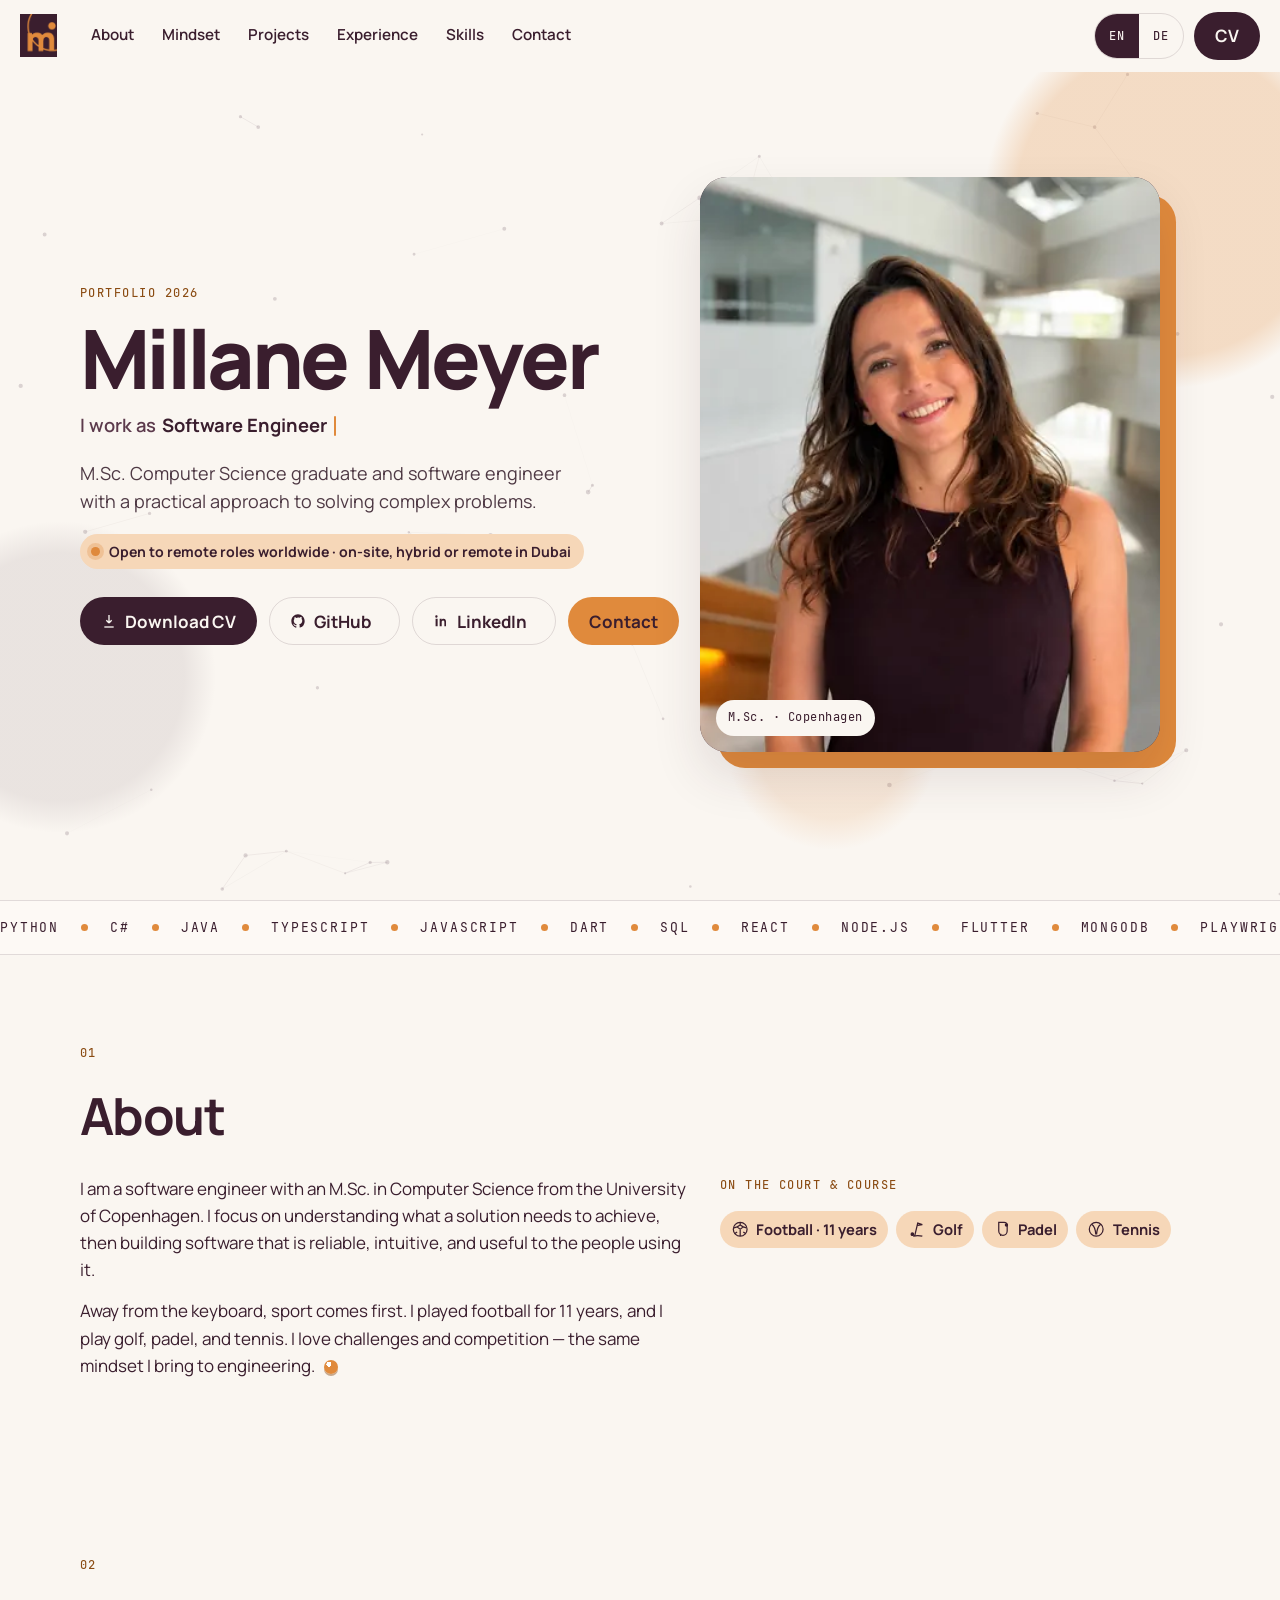
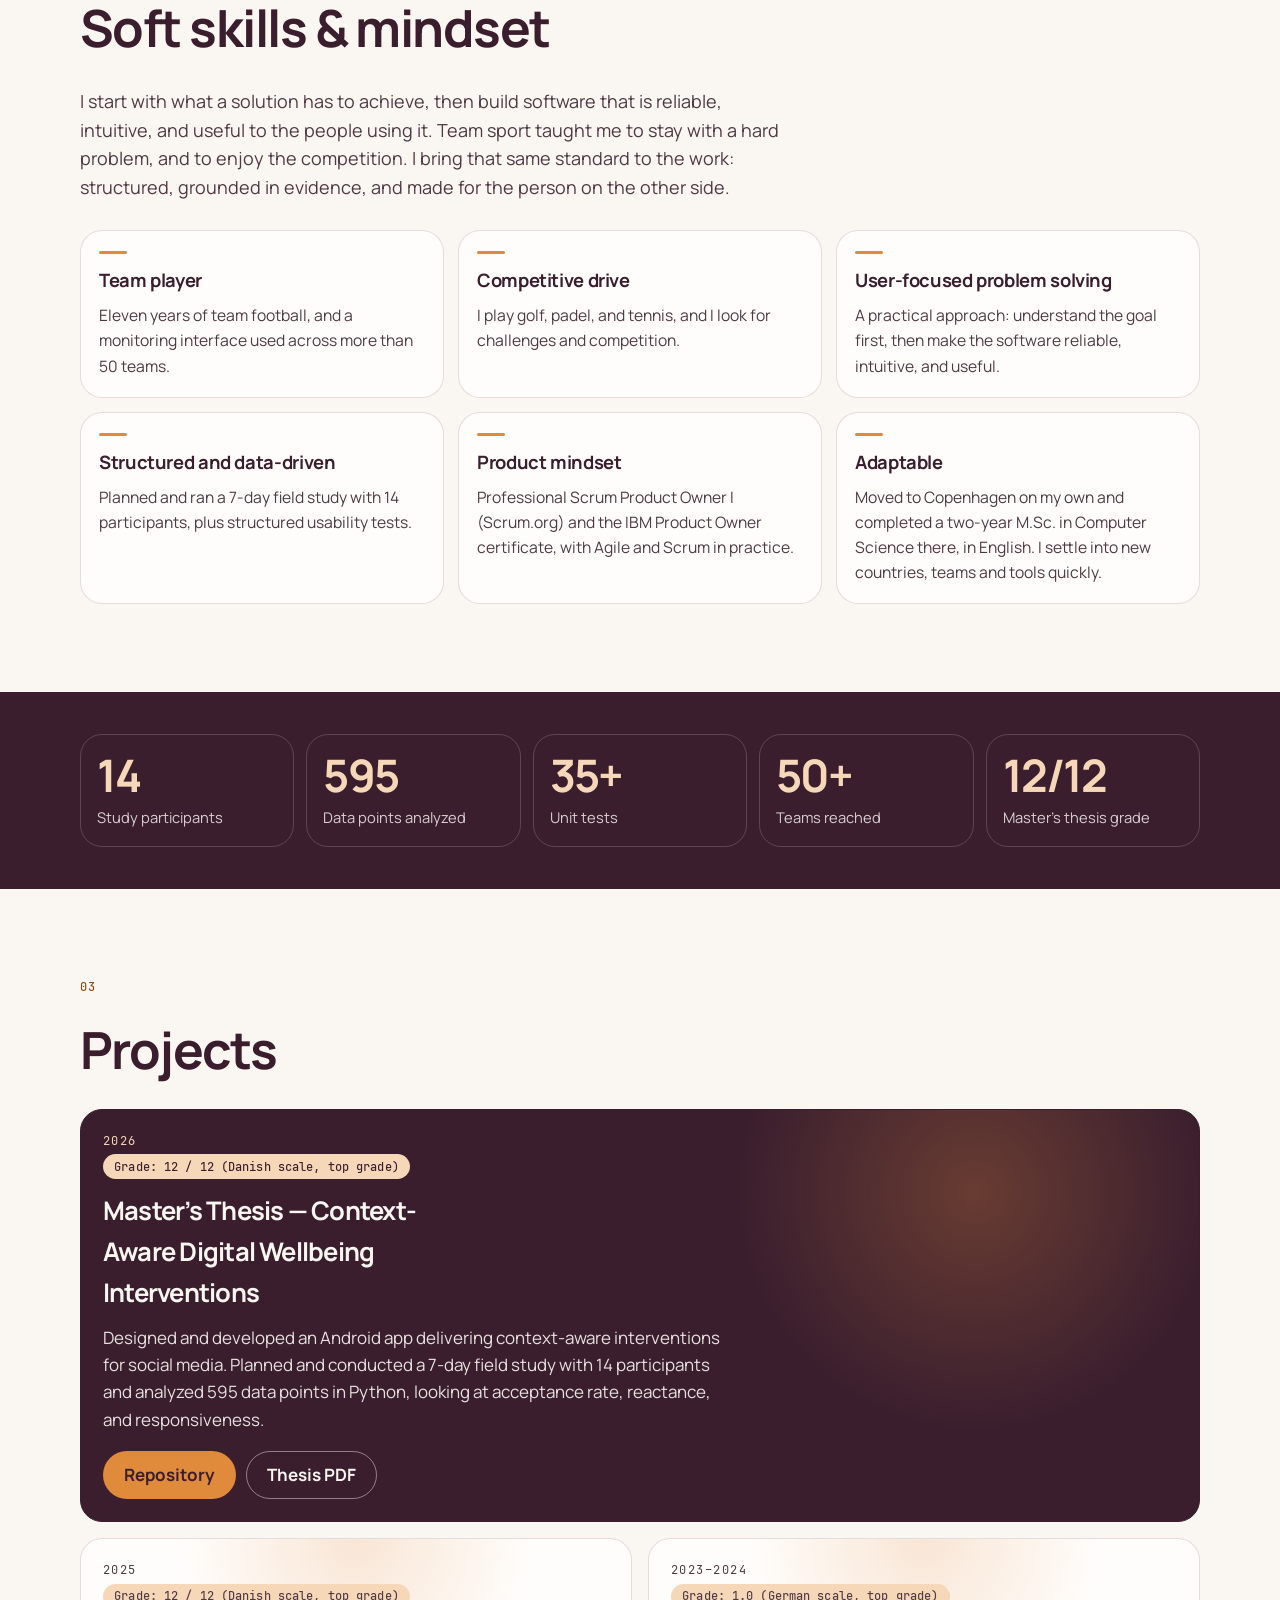
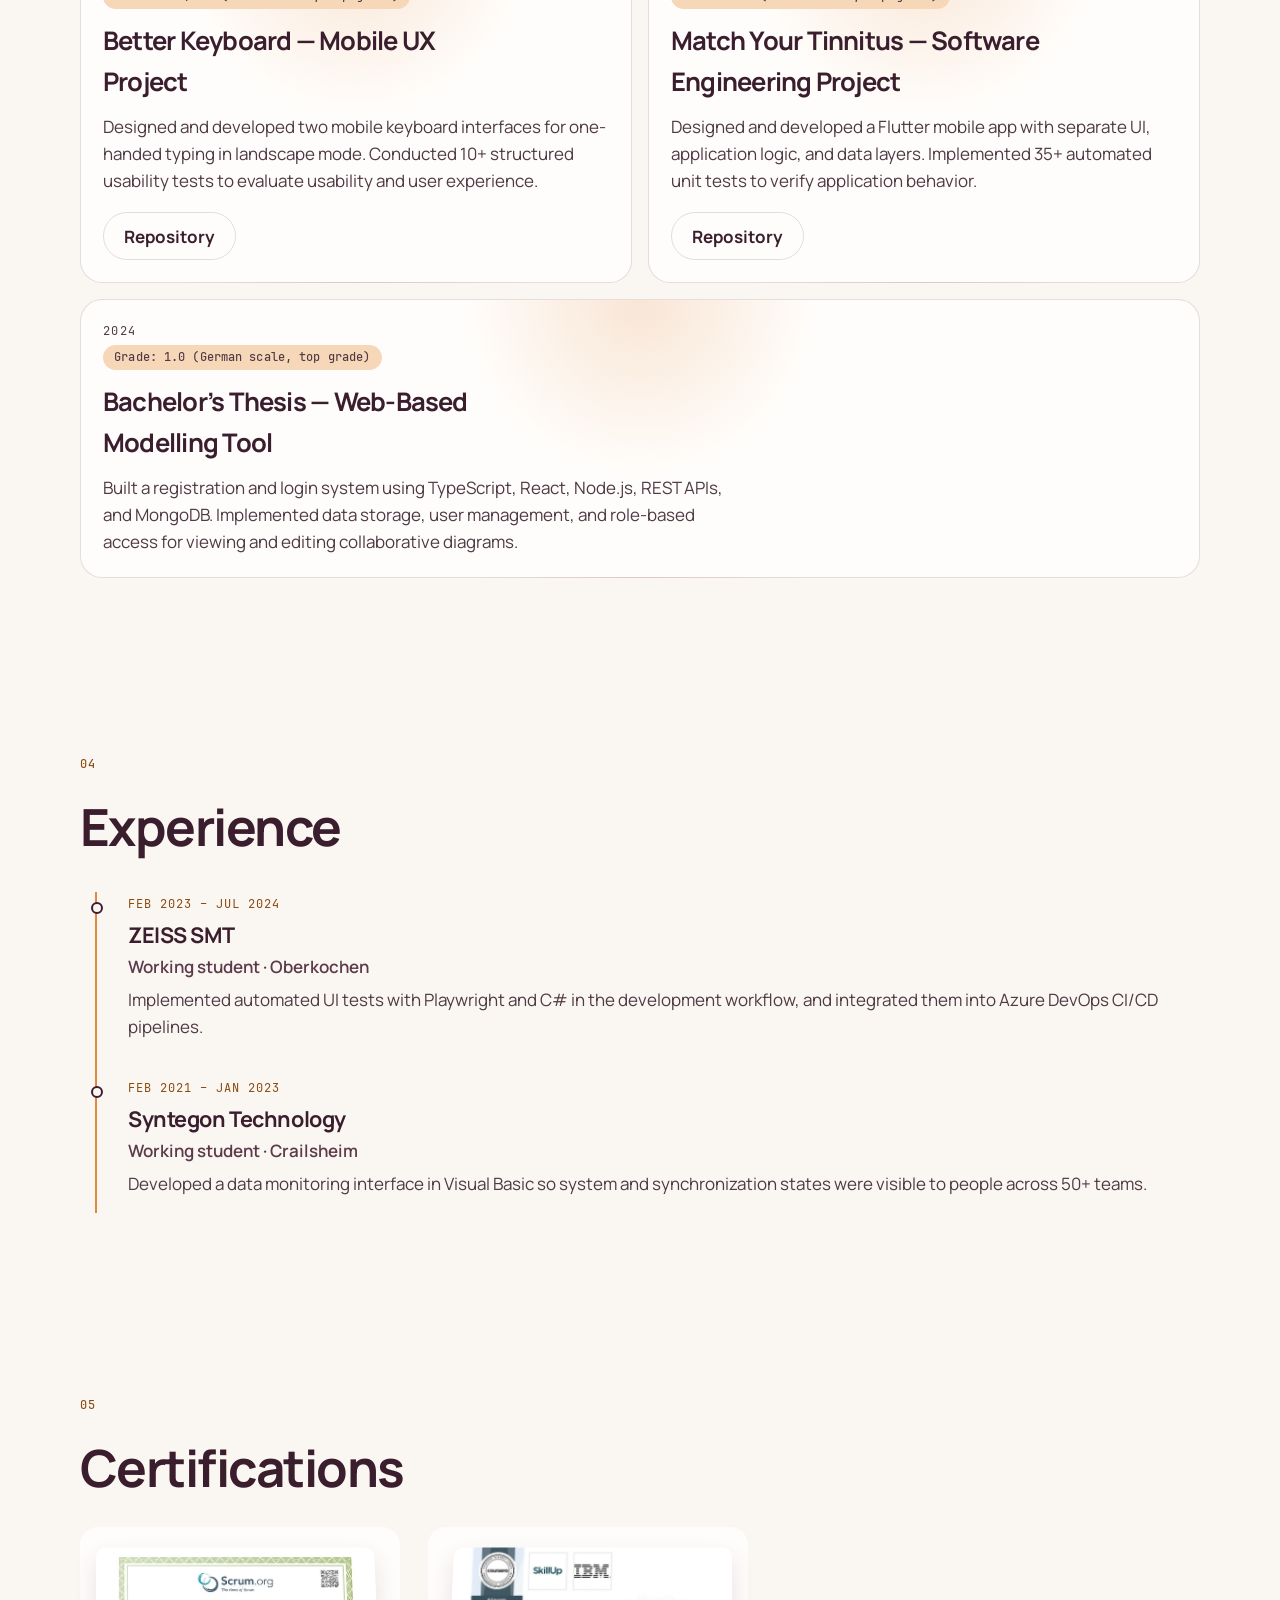
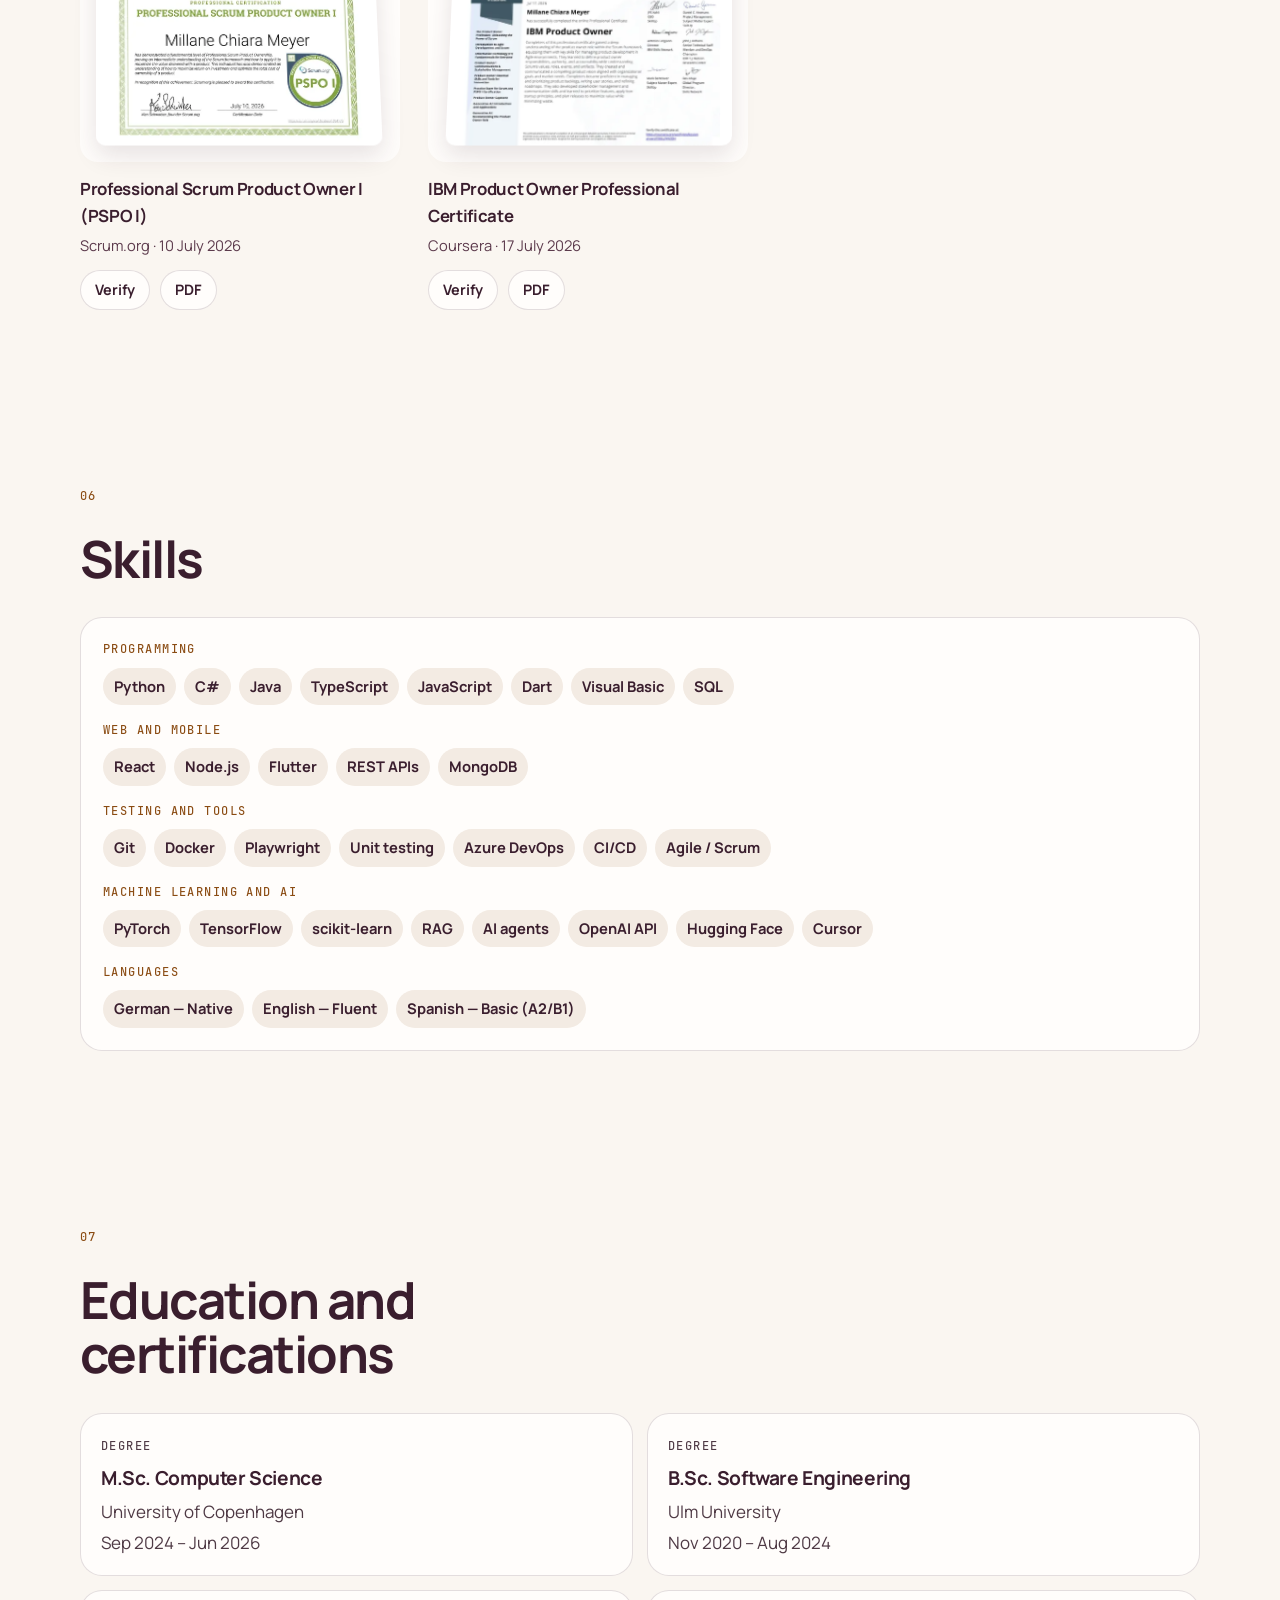
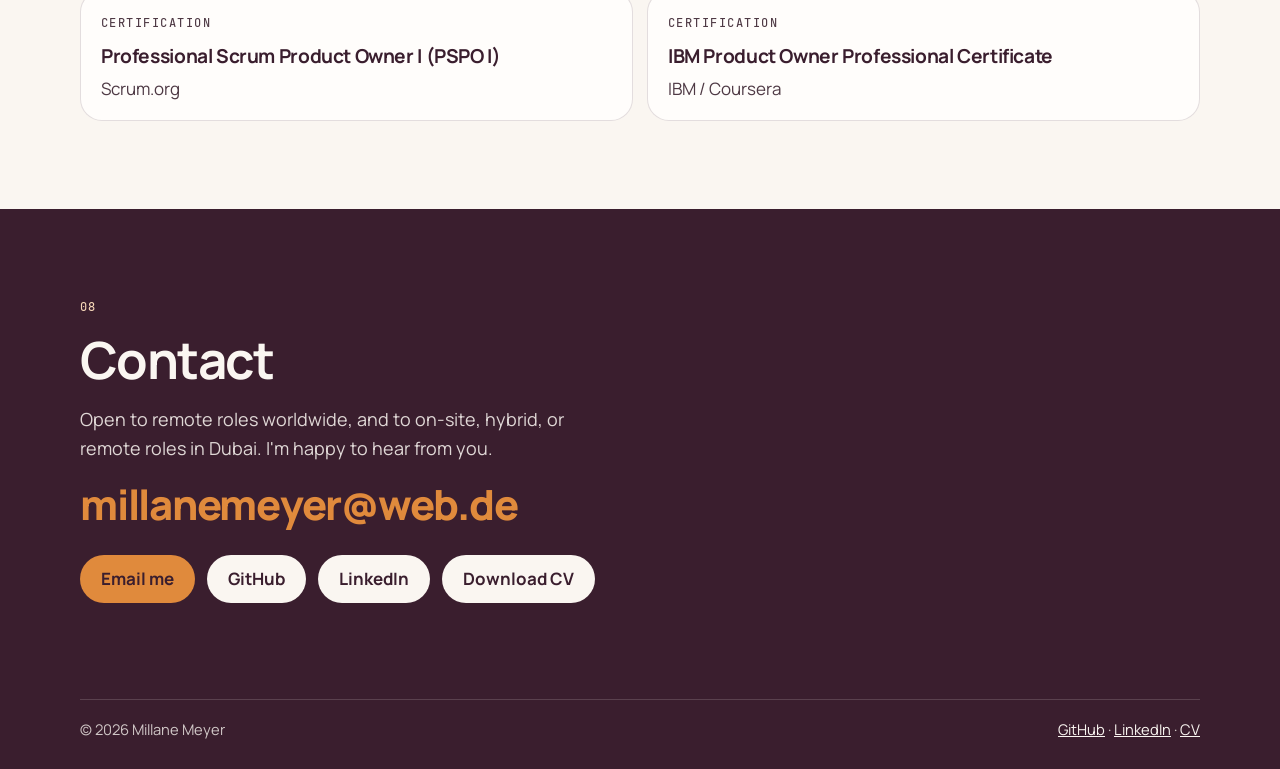
==== commit 0f3ed716: "Update asset version stamps Co-authored-by: Millane Meyer <millanee@users.noreply.github.com>" ====
--- a/index.html
+++ b/index.html
@@ -35,8 +35,8 @@
   <link rel="preload" href="/assets/fonts/manrope-800.woff2" as="font" type="font/woff2" crossorigin>
   <link rel="preload" href="/assets/fonts/manrope-400.woff2" as="font" type="font/woff2" crossorigin>
   <link rel="preload" as="image" href="/assets/images/millane-800.webp" type="image/webp" imagesrcset="/assets/images/millane-480.webp 480w, /assets/images/millane-800.webp 800w, /assets/images/millane-1200.webp 1200w" imagesizes="(max-width: 720px) 124px, 420px">
-  <link rel="stylesheet" href="/assets/css/fonts.css">
-  <link rel="stylesheet" href="/assets/css/styles.css">
+  <link rel="stylesheet" href="/assets/css/fonts.css?v=b4397d9a">
+  <link rel="stylesheet" href="/assets/css/styles.css?v=eebba3a5">
   <script type="application/ld+json">
   {
     "@context": "https://schema.org",
@@ -430,6 +430,6 @@
     <span class="cursor-ring"></span>
     <span class="cursor-dot"></span>
   </div>
-  <script src="/assets/js/app.js" defer></script>
+  <script src="/assets/js/app.js?v=4c455b93" defer></script>
 </body>
 </html>
--- a/assets/css/styles.css
+++ b/assets/css/styles.css
@@ -144,8 +144,7 @@
   gap: 16px;
   min-height: var(--header);
   padding: 10px 20px;
-  background: rgba(250, 246, 241, 0.88);
-  backdrop-filter: blur(14px);
+  background: rgba(250, 246, 241, 0.97);
   border-bottom: 1px solid transparent;
 }
 
@@ -328,10 +327,14 @@
   height: 100%;
 }
 
+/* A soft-edged gradient instead of filter: blur(8px); the 16px padding holds the feathered edge. */
 .blob {
   position: absolute;
+  box-sizing: content-box;
+  padding: 16px;
+  margin: -16px;
   border-radius: 50%;
-  filter: blur(8px);
+  background: radial-gradient(closest-side, var(--blob) calc(100% - 32px), transparent);
   opacity: 0.7;
 }
 
@@ -340,7 +343,7 @@
   height: 340px;
   right: -60px;
   top: -40px;
-  background: rgba(224, 138, 60, 0.35);
+  --blob: rgba(224, 138, 60, 0.35);
   animation: drift-a 16s ease-in-out infinite alternate;
 }
 
@@ -349,7 +352,7 @@
   height: 280px;
   left: -80px;
   bottom: 10%;
-  background: rgba(58, 30, 46, 0.12);
+  --blob: rgba(58, 30, 46, 0.12);
   animation: drift-b 18s ease-in-out infinite alternate;
 }
 
@@ -358,7 +361,7 @@
   height: 180px;
   right: 28%;
   bottom: 8%;
-  background: rgba(224, 138, 60, 0.2);
+  --blob: rgba(224, 138, 60, 0.2);
   animation: drift-c 14s ease-in-out infinite alternate;
 }
 
@@ -490,7 +493,6 @@
 .portrait-tilt {
   position: relative;
   z-index: 1;
-  transform-style: preserve-3d;
   transition: transform 0.18s ease-out;
 }
 
@@ -550,17 +552,26 @@
 }
 
 .status i {
+  position: relative;
   width: 0.55rem;
   height: 0.55rem;
   border-radius: 50%;
   background: var(--amber);
-  box-shadow: 0 0 0 4px rgba(224, 138, 60, 0.28);
   flex-shrink: 0;
+}
+
+/* The pulse ring scales and fades (compositor-only) instead of animating box-shadow, which repaints every frame. */
+.status i::after {
+  content: "";
+  position: absolute;
+  inset: -4px;
+  border-radius: 50%;
+  background: rgba(224, 138, 60, 0.28);
   animation: status-pulse 2s ease-in-out infinite;
 }
 
 @keyframes status-pulse {
-  50% { box-shadow: 0 0 0 8px rgba(224, 138, 60, 0); }
+  50% { transform: scale(1.48); opacity: 0; }
 }
 
 .btn-ink {
@@ -931,7 +942,6 @@
 .project {
   position: relative;
   padding: 22px;
-  transform-style: preserve-3d;
   transition: transform 0.16s ease-out;
   background:
     radial-gradient(420px circle at var(--mx, 50%) var(--my, 0%), rgba(224, 138, 60, 0.2), transparent 42%),
@@ -1300,7 +1310,10 @@
 .cursor {
   display: none;
   position: fixed;
-  inset: 0;
+  top: 0;
+  left: 0;
+  width: 0;
+  height: 0;
   z-index: 80;
   pointer-events: none;
   opacity: 0;
@@ -1312,6 +1325,7 @@
   top: 0;
   left: 0;
   border-radius: 50%;
+  will-change: transform;
 }
 
 .cursor-dot {
@@ -1583,7 +1597,7 @@
   .icon-padel,
   .icon-tennis,
   .play-ball,
-  .status i,
+  .status i::after,
   .portrait-offset {
     animation: none;
   }
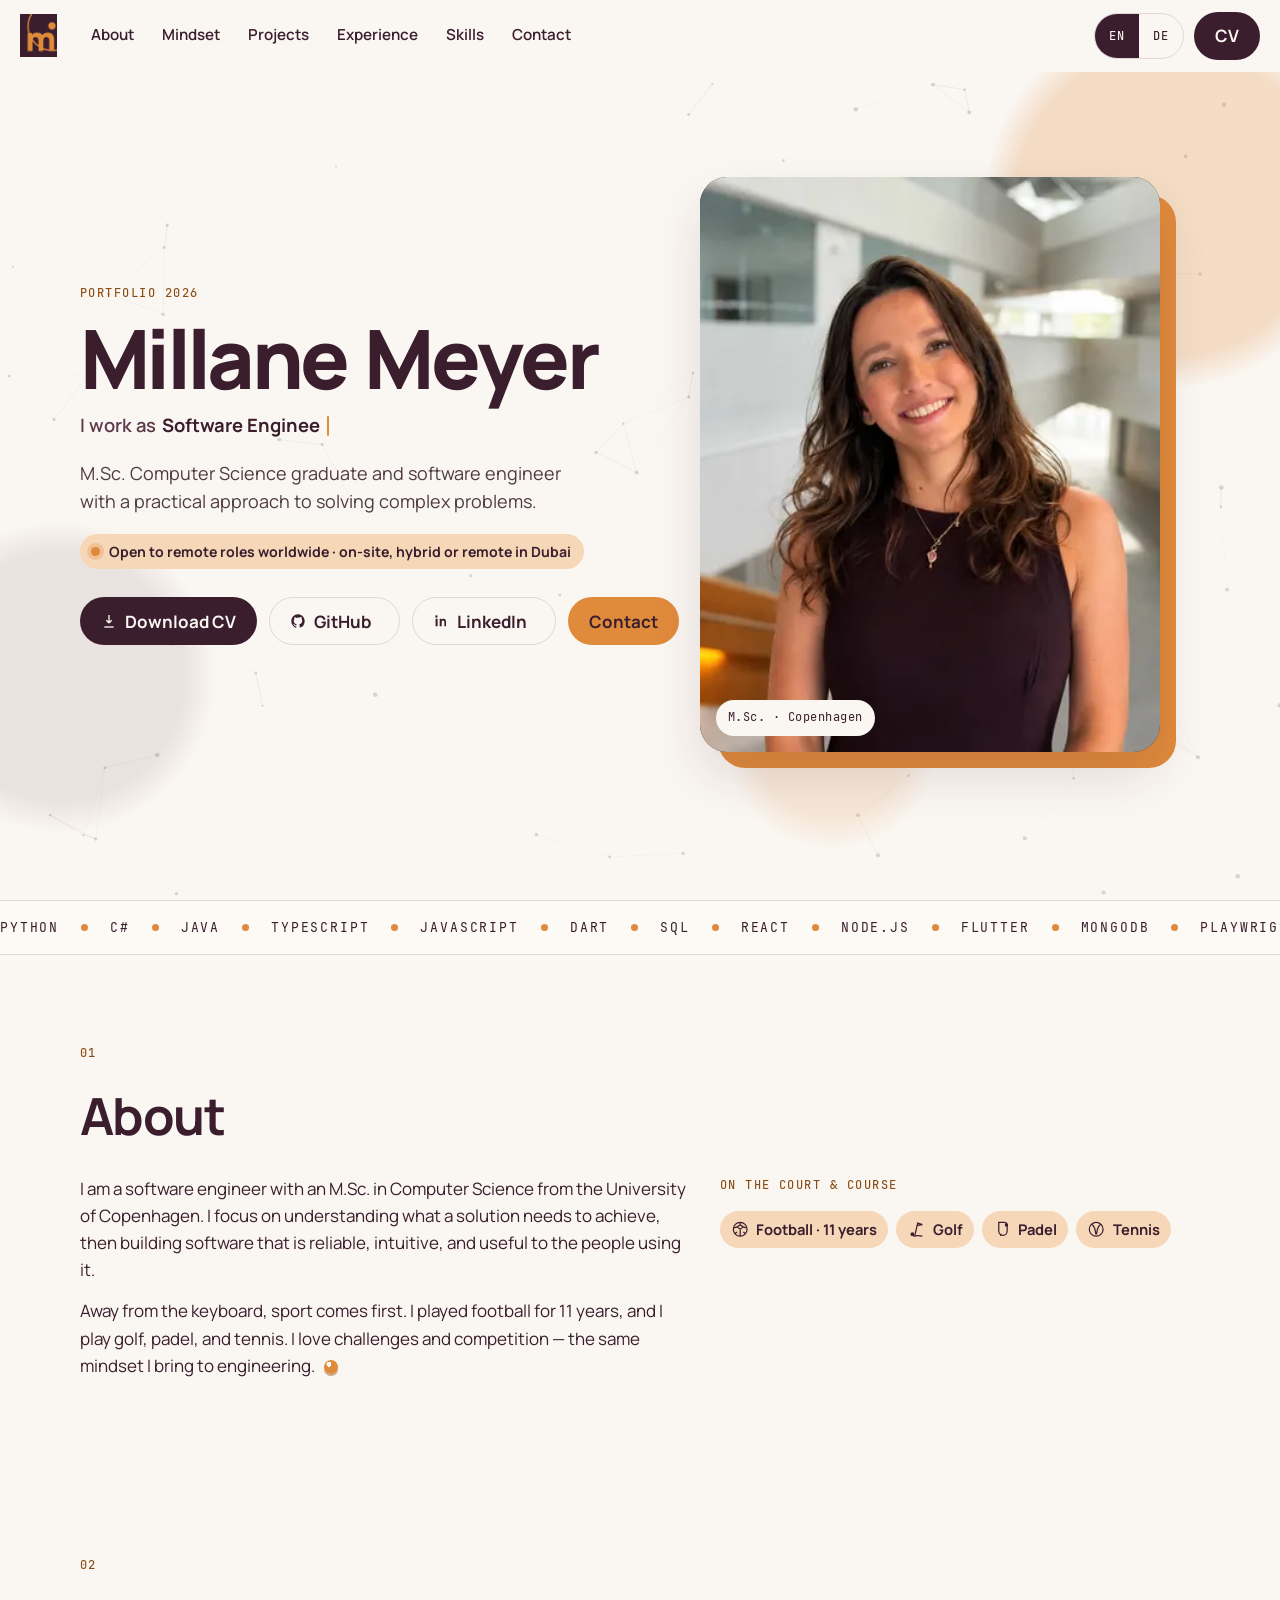
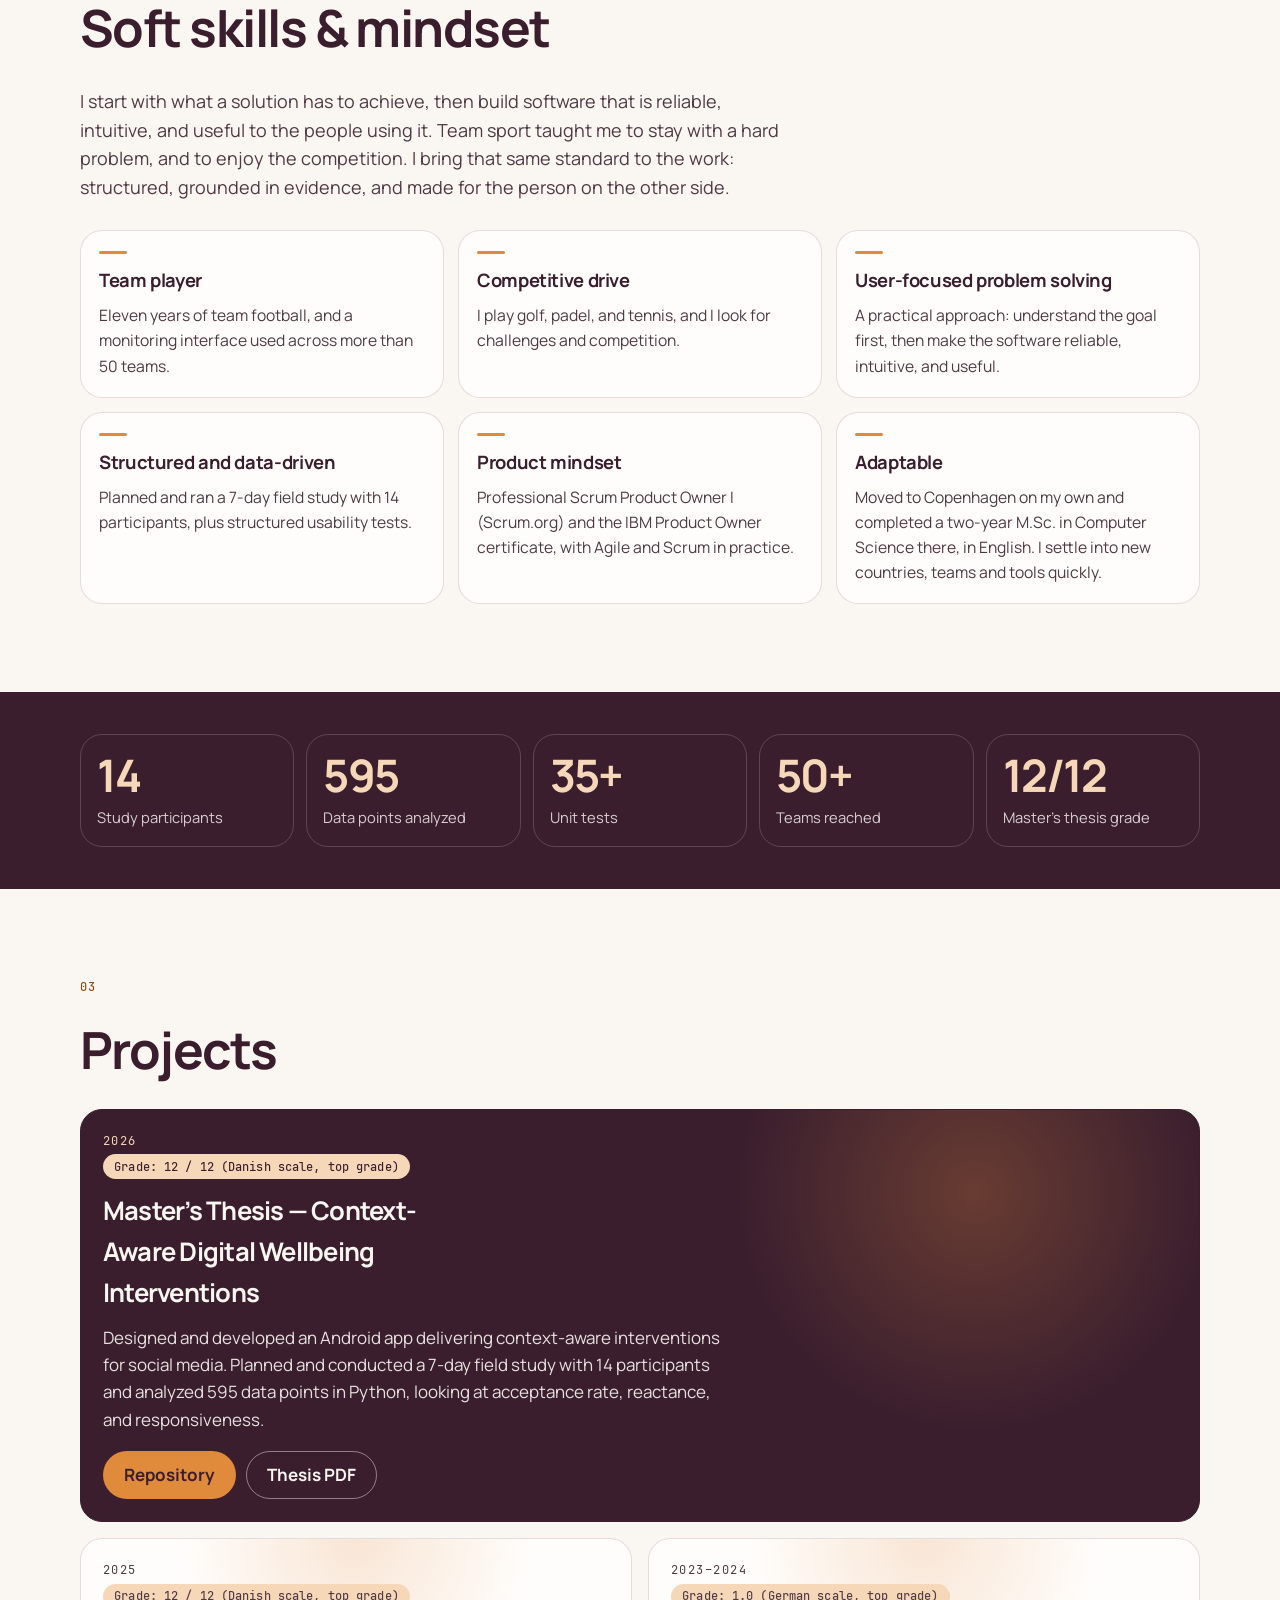
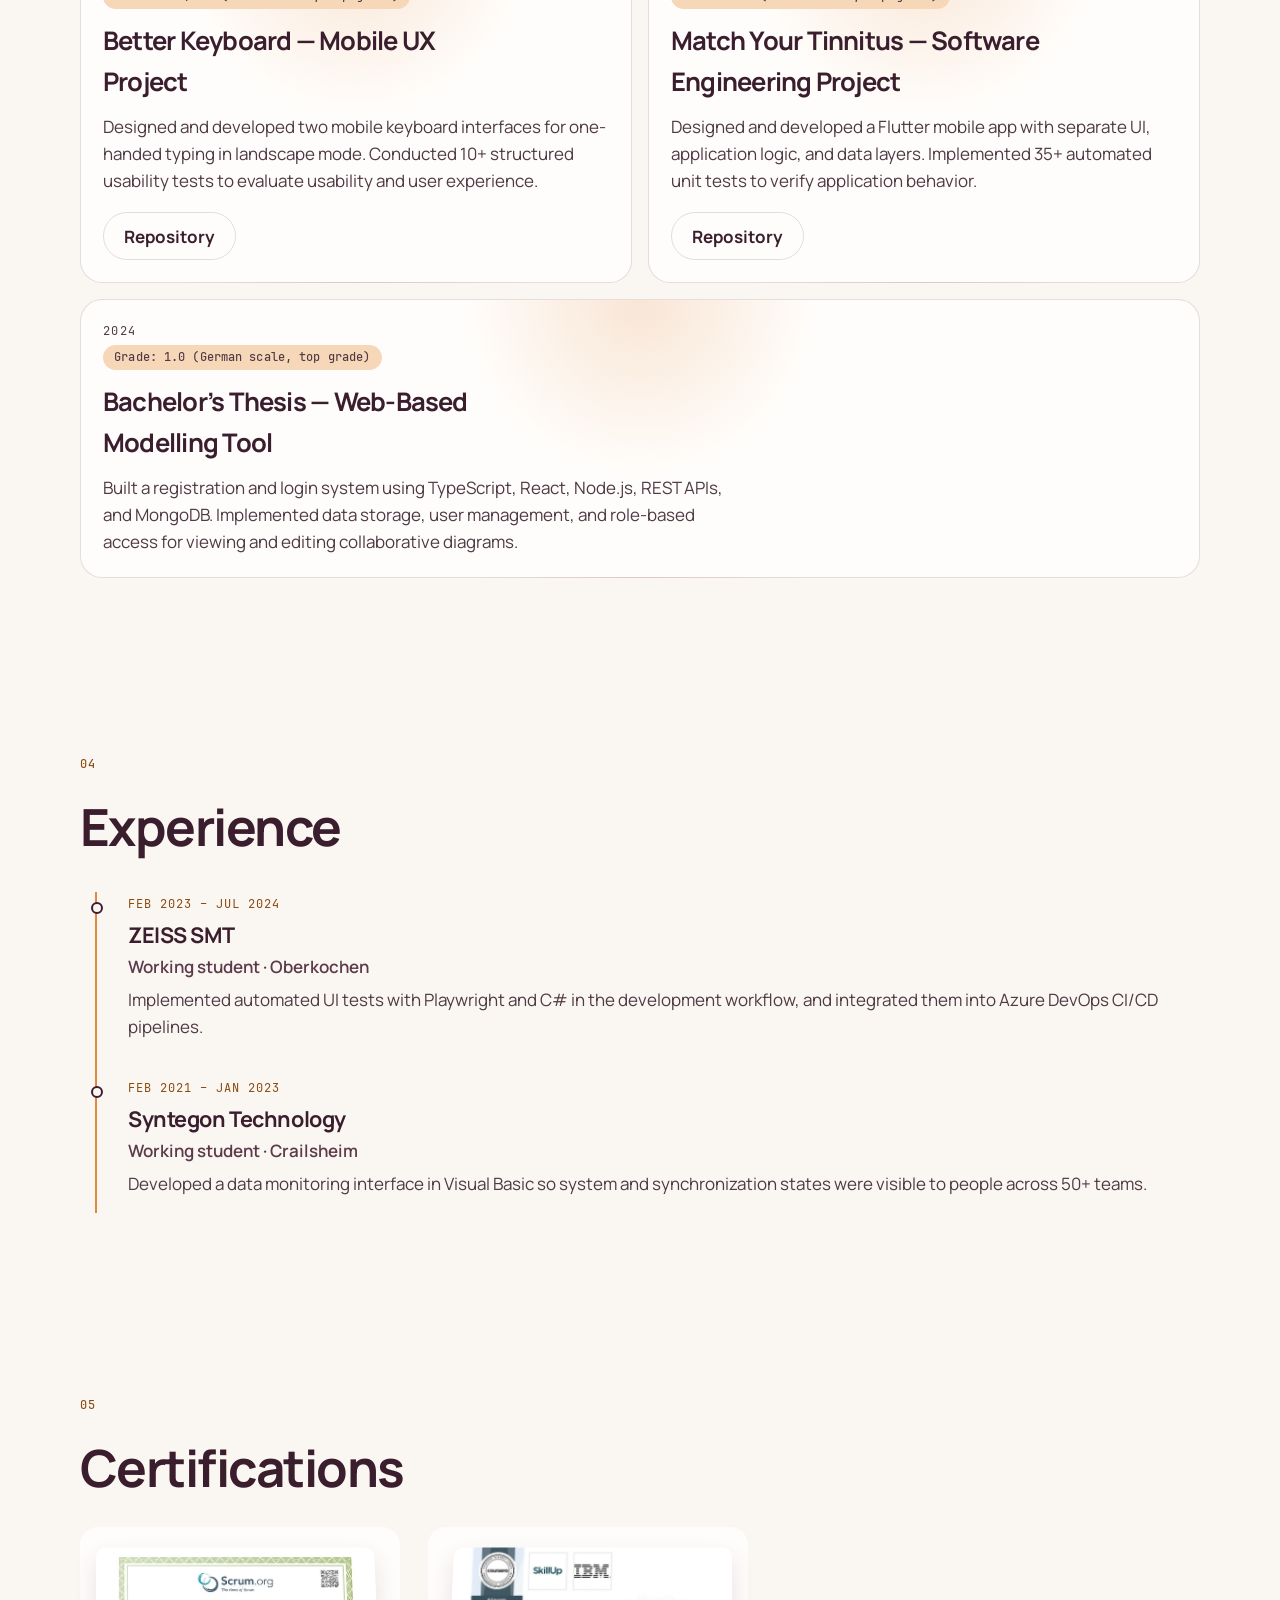
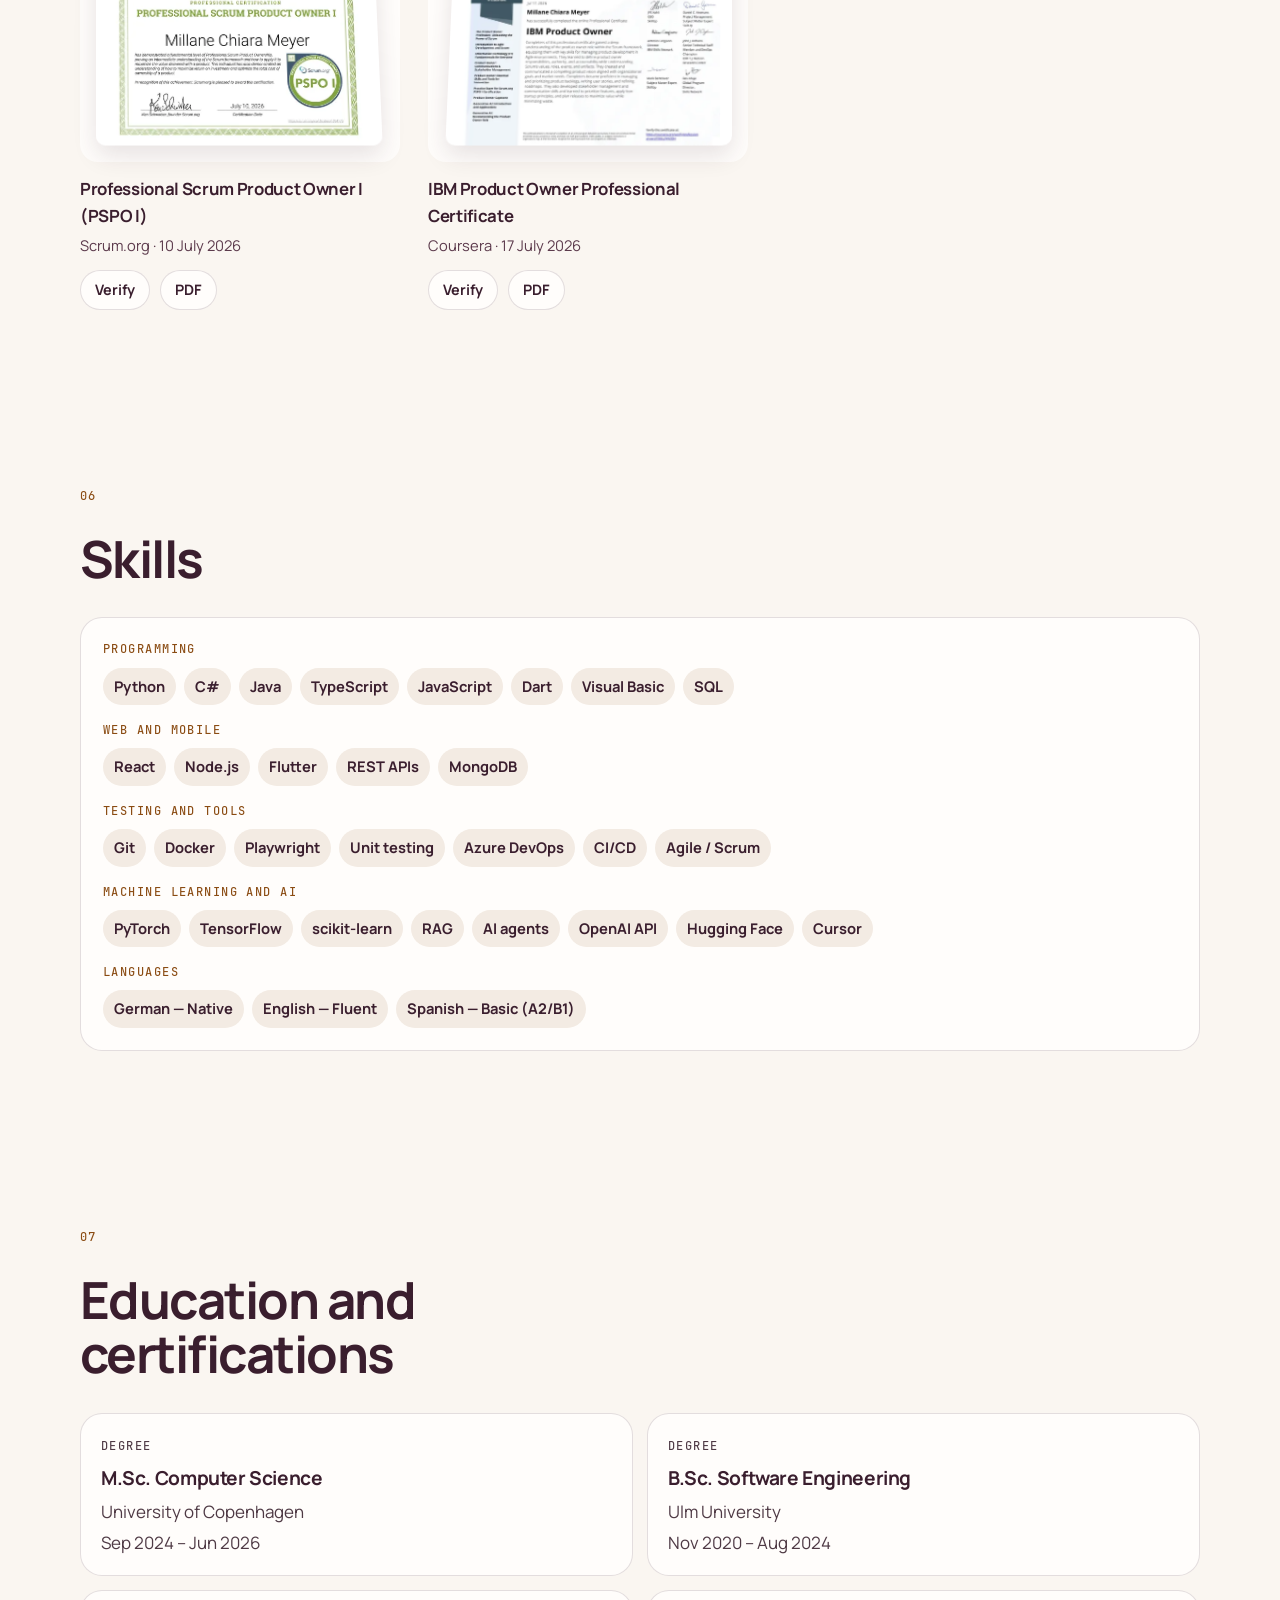
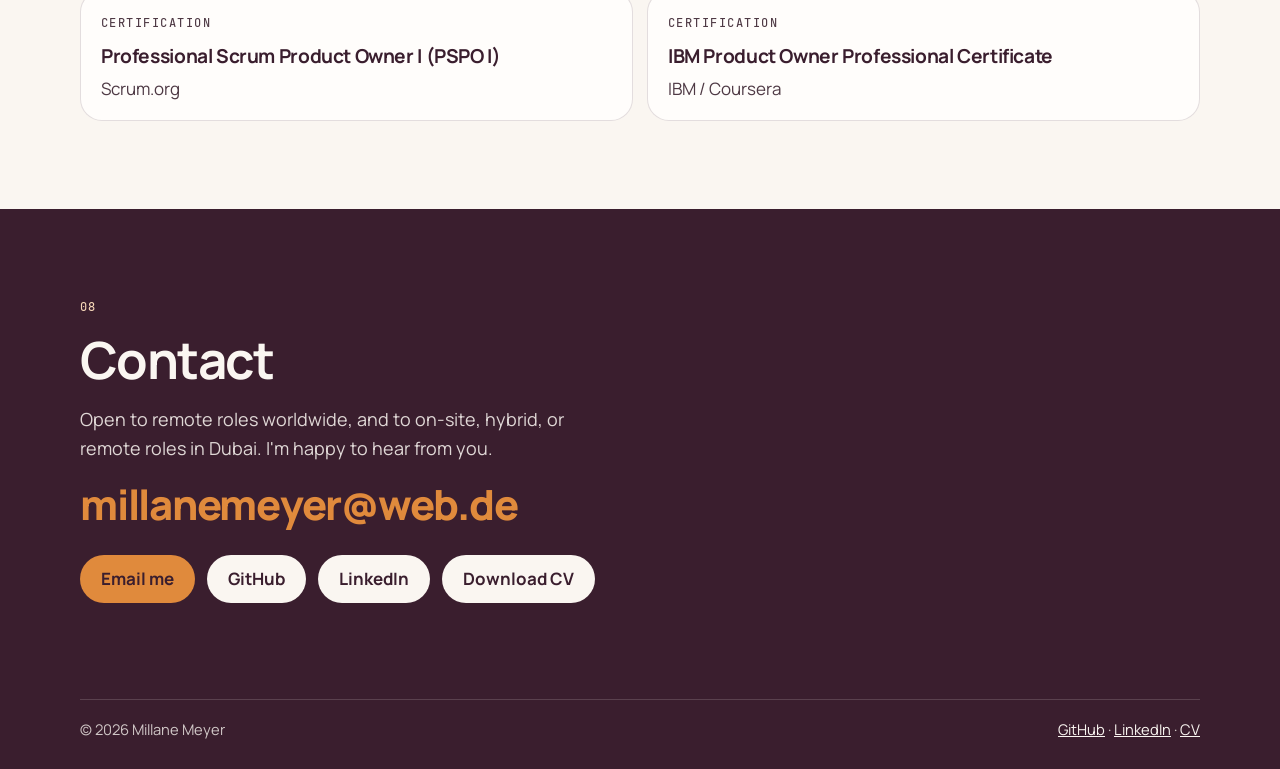
==== commit 33ab8353: "Update asset version stamps Co-authored-by: Millane Meyer <millanee@users.noreply.github.com>" ====
--- a/index.html
+++ b/index.html
@@ -36,7 +36,7 @@
   <link rel="preload" href="/assets/fonts/manrope-400.woff2" as="font" type="font/woff2" crossorigin>
   <link rel="preload" as="image" href="/assets/images/millane-800.webp" type="image/webp" imagesrcset="/assets/images/millane-480.webp 480w, /assets/images/millane-800.webp 800w, /assets/images/millane-1200.webp 1200w" imagesizes="(max-width: 720px) 124px, 420px">
   <link rel="stylesheet" href="/assets/css/fonts.css?v=b4397d9a">
-  <link rel="stylesheet" href="/assets/css/styles.css?v=eebba3a5">
+  <link rel="stylesheet" href="/assets/css/styles.css?v=1dcd55d4">
   <script type="application/ld+json">
   {
     "@context": "https://schema.org",
@@ -430,6 +430,6 @@
     <span class="cursor-ring"></span>
     <span class="cursor-dot"></span>
   </div>
-  <script src="/assets/js/app.js?v=4c455b93" defer></script>
+  <script src="/assets/js/app.js?v=671616b0" defer></script>
 </body>
 </html>
--- a/assets/css/styles.css
+++ b/assets/css/styles.css
@@ -525,6 +525,90 @@
   50% { transform: translate(8px, -6px); }
 }
 
+/* Firefox only (WebRender re-rasterises every tile under a moving element on each frame, while the other
+   engines just move a composited layer). The drifts move well under a pixel per frame, so these keyframes
+   trace the same ease-in-out curves with steps() segments of under a pixel: the motion matches within
+   0.62px for the blobs and 0.17px for the frame, and the tiles redraw a few times a second instead of 60.
+   WebKit cannot run steps() on the compositor, so it keeps the smooth originals. */
+@supports (-moz-appearance: none) {
+  .blob-a { animation-name: drift-a-stepped; animation-timing-function: linear; }
+  .blob-b { animation-name: drift-b-stepped; animation-timing-function: linear; }
+  .blob-c { animation-name: drift-c-stepped; animation-timing-function: linear; }
+  .portrait-offset { animation-name: frame-drift-stepped; animation-timing-function: linear; }
+
+  @keyframes drift-a-stepped {
+    0% { transform: translate3d(0px, 0px, 0) scale(1); animation-timing-function: steps(3, jump-none); }
+    8.333% { transform: translate3d(-0.544px, 0.408px, 0) scale(1.001); animation-timing-function: steps(5, jump-none); }
+    16.667% { transform: translate3d(-2.245px, 1.684px, 0) scale(1.004); animation-timing-function: steps(8, jump-none); }
+    25% { transform: translate3d(-5.166px, 3.875px, 0) scale(1.01); animation-timing-function: steps(10, jump-none); }
+    33.333% { transform: translate3d(-9.271px, 6.953px, 0) scale(1.019); animation-timing-function: steps(12, jump-none); }
+    41.667% { transform: translate3d(-14.353px, 10.765px, 0) scale(1.029); animation-timing-function: steps(13, jump-none); }
+    50% { transform: translate3d(-20px, 15px, 0) scale(1.04); animation-timing-function: steps(13, jump-none); }
+    58.333% { transform: translate3d(-25.647px, 19.235px, 0) scale(1.051); animation-timing-function: steps(12, jump-none); }
+    66.667% { transform: translate3d(-30.729px, 23.047px, 0) scale(1.061); animation-timing-function: steps(10, jump-none); }
+    75% { transform: translate3d(-34.834px, 26.125px, 0) scale(1.07); animation-timing-function: steps(8, jump-none); }
+    83.333% { transform: translate3d(-37.755px, 28.316px, 0) scale(1.076); animation-timing-function: steps(5, jump-none); }
+    91.667% { transform: translate3d(-39.456px, 29.592px, 0) scale(1.079); animation-timing-function: steps(3, jump-none); }
+    100% { transform: translate3d(-40px, 30px, 0) scale(1.08); }
+  }
+
+  @keyframes drift-b-stepped {
+    0% { transform: translate3d(0px, 0px, 0); animation-timing-function: steps(2, jump-none); }
+    8.333% { transform: translate3d(0.49px, -0.327px, 0); animation-timing-function: steps(4, jump-none); }
+    16.667% { transform: translate3d(2.021px, -1.347px, 0); animation-timing-function: steps(6, jump-none); }
+    25% { transform: translate3d(4.65px, -3.1px, 0); animation-timing-function: steps(7, jump-none); }
+    33.333% { transform: translate3d(8.344px, -5.563px, 0); animation-timing-function: steps(9, jump-none); }
+    41.667% { transform: translate3d(12.918px, -8.612px, 0); animation-timing-function: steps(10, jump-none); }
+    50% { transform: translate3d(18px, -12px, 0); animation-timing-function: steps(10, jump-none); }
+    58.333% { transform: translate3d(23.082px, -15.388px, 0); animation-timing-function: steps(9, jump-none); }
+    66.667% { transform: translate3d(27.656px, -18.437px, 0); animation-timing-function: steps(7, jump-none); }
+    75% { transform: translate3d(31.35px, -20.9px, 0); animation-timing-function: steps(6, jump-none); }
+    83.333% { transform: translate3d(33.979px, -22.653px, 0); animation-timing-function: steps(4, jump-none); }
+    91.667% { transform: translate3d(35.51px, -23.673px, 0); animation-timing-function: steps(2, jump-none); }
+    100% { transform: translate3d(36px, -24px, 0); }
+  }
+
+  @keyframes drift-c-stepped {
+    0% { transform: translate3d(0px, 0px, 0) scale(1); animation-timing-function: steps(2, jump-none); }
+    8.333% { transform: translate3d(-0.272px, -0.408px, 0) scale(1.002); animation-timing-function: steps(4, jump-none); }
+    16.667% { transform: translate3d(-1.123px, -1.684px, 0) scale(1.007); animation-timing-function: steps(6, jump-none); }
+    25% { transform: translate3d(-2.583px, -3.875px, 0) scale(1.015); animation-timing-function: steps(8, jump-none); }
+    33.333% { transform: translate3d(-4.635px, -6.953px, 0) scale(1.028); animation-timing-function: steps(9, jump-none); }
+    41.667% { transform: translate3d(-7.177px, -10.765px, 0) scale(1.043); animation-timing-function: steps(10, jump-none); }
+    50% { transform: translate3d(-10px, -15px, 0) scale(1.06); animation-timing-function: steps(10, jump-none); }
+    58.333% { transform: translate3d(-12.823px, -19.235px, 0) scale(1.077); animation-timing-function: steps(9, jump-none); }
+    66.667% { transform: translate3d(-15.365px, -23.047px, 0) scale(1.092); animation-timing-function: steps(8, jump-none); }
+    75% { transform: translate3d(-17.417px, -26.125px, 0) scale(1.105); animation-timing-function: steps(6, jump-none); }
+    83.333% { transform: translate3d(-18.877px, -28.316px, 0) scale(1.113); animation-timing-function: steps(4, jump-none); }
+    91.667% { transform: translate3d(-19.728px, -29.592px, 0) scale(1.118); animation-timing-function: steps(2, jump-none); }
+    100% { transform: translate3d(-20px, -30px, 0) scale(1.12); }
+  }
+
+  @keyframes frame-drift-stepped {
+    0% { transform: translate(0px, 0px); animation-timing-function: steps(2, jump-none); }
+    5% { transform: translate(0.158px, -0.118px); animation-timing-function: steps(4, jump-none); }
+    10% { transform: translate(0.653px, -0.49px); animation-timing-function: steps(6, jump-none); }
+    15% { transform: translate(1.499px, -1.124px); animation-timing-function: steps(7, jump-none); }
+    20% { transform: translate(2.655px, -1.991px); animation-timing-function: steps(8, jump-none); }
+    25% { transform: translate(4px, -3px); animation-timing-function: steps(8, jump-none); }
+    30% { transform: translate(5.345px, -4.009px); animation-timing-function: steps(7, jump-none); }
+    35% { transform: translate(6.501px, -4.876px); animation-timing-function: steps(6, jump-none); }
+    40% { transform: translate(7.347px, -5.51px); animation-timing-function: steps(4, jump-none); }
+    45% { transform: translate(7.842px, -5.882px); animation-timing-function: steps(2, jump-none); }
+    50% { transform: translate(8px, -6px); animation-timing-function: steps(2, jump-none); }
+    55% { transform: translate(7.842px, -5.882px); animation-timing-function: steps(4, jump-none); }
+    60% { transform: translate(7.347px, -5.51px); animation-timing-function: steps(6, jump-none); }
+    65% { transform: translate(6.501px, -4.876px); animation-timing-function: steps(7, jump-none); }
+    70% { transform: translate(5.345px, -4.009px); animation-timing-function: steps(8, jump-none); }
+    75% { transform: translate(4px, -3px); animation-timing-function: steps(8, jump-none); }
+    80% { transform: translate(2.655px, -1.991px); animation-timing-function: steps(7, jump-none); }
+    85% { transform: translate(1.499px, -1.124px); animation-timing-function: steps(6, jump-none); }
+    90% { transform: translate(0.653px, -0.49px); animation-timing-function: steps(4, jump-none); }
+    95% { transform: translate(0.158px, -0.118px); animation-timing-function: steps(2, jump-none); }
+    100% { transform: translate(0px, 0px); }
+  }
+}
+
 .portrait-badge {
   position: absolute;
   left: 16px;
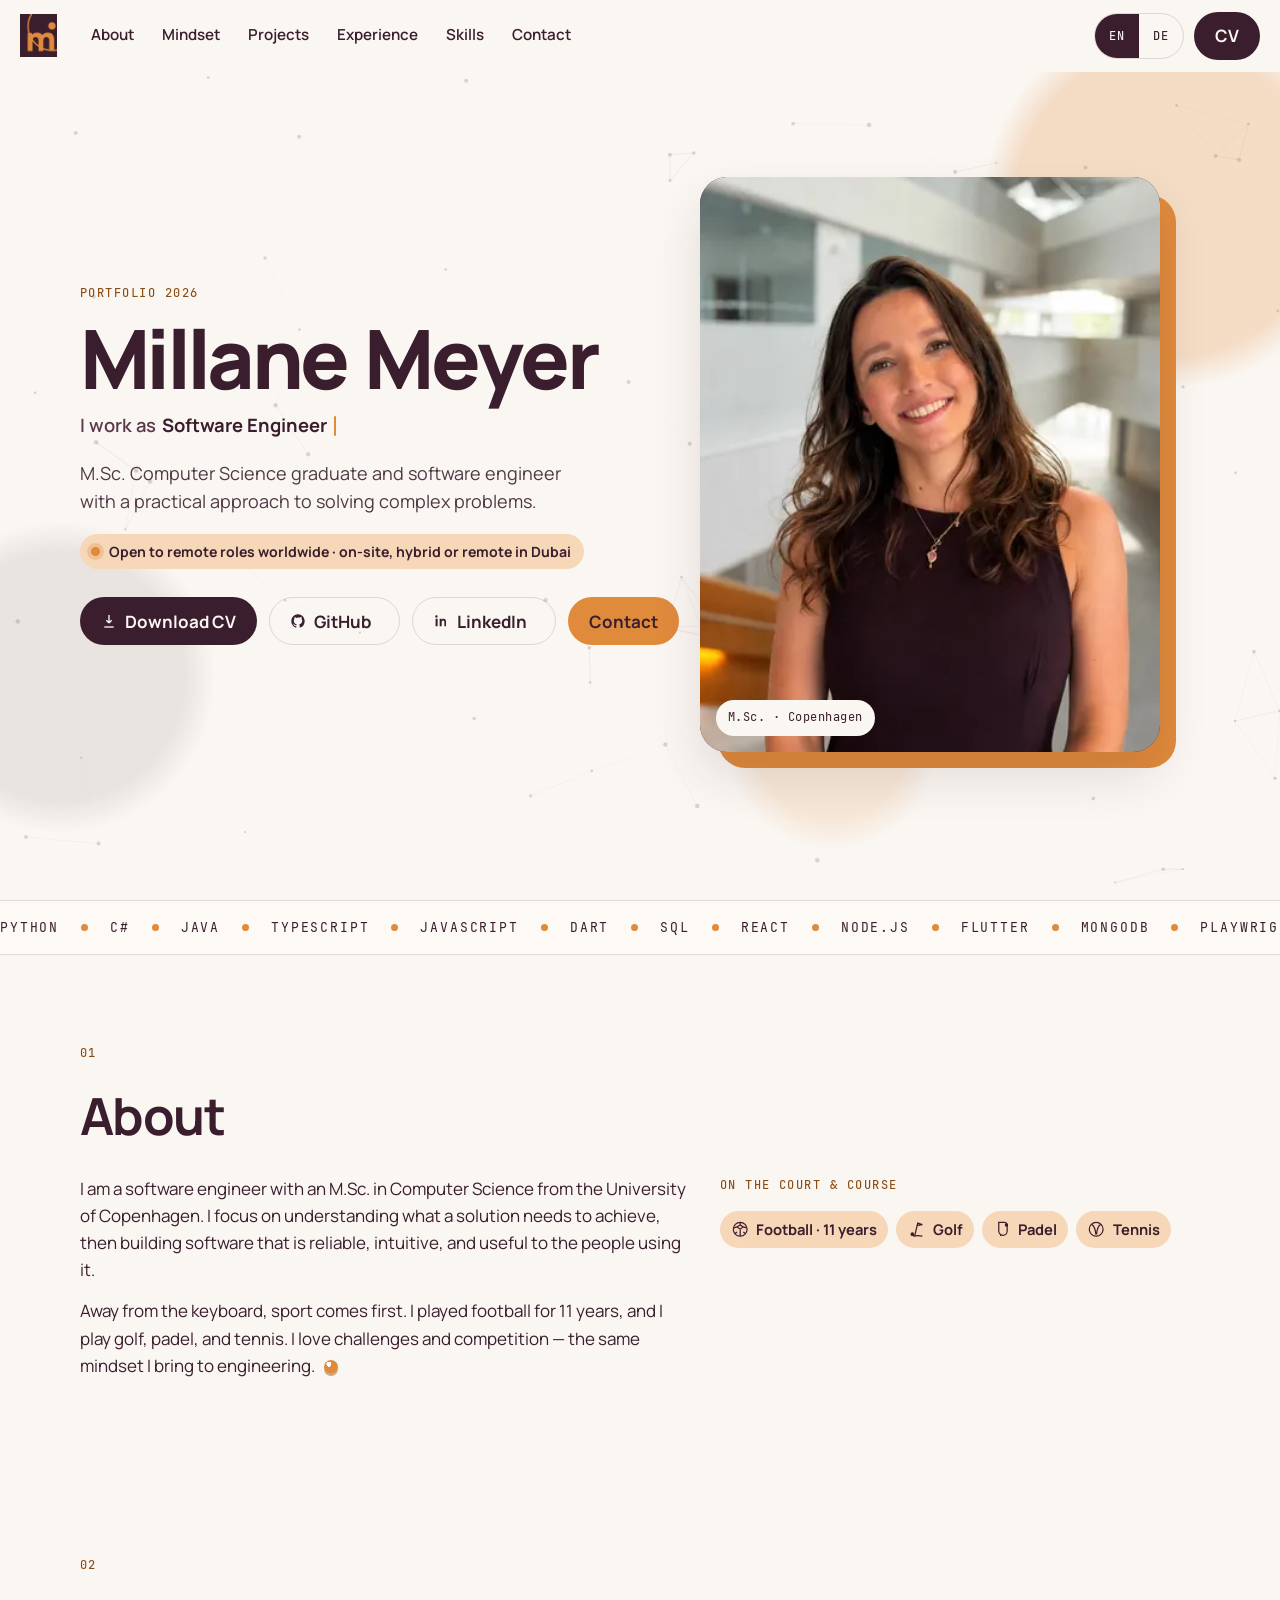
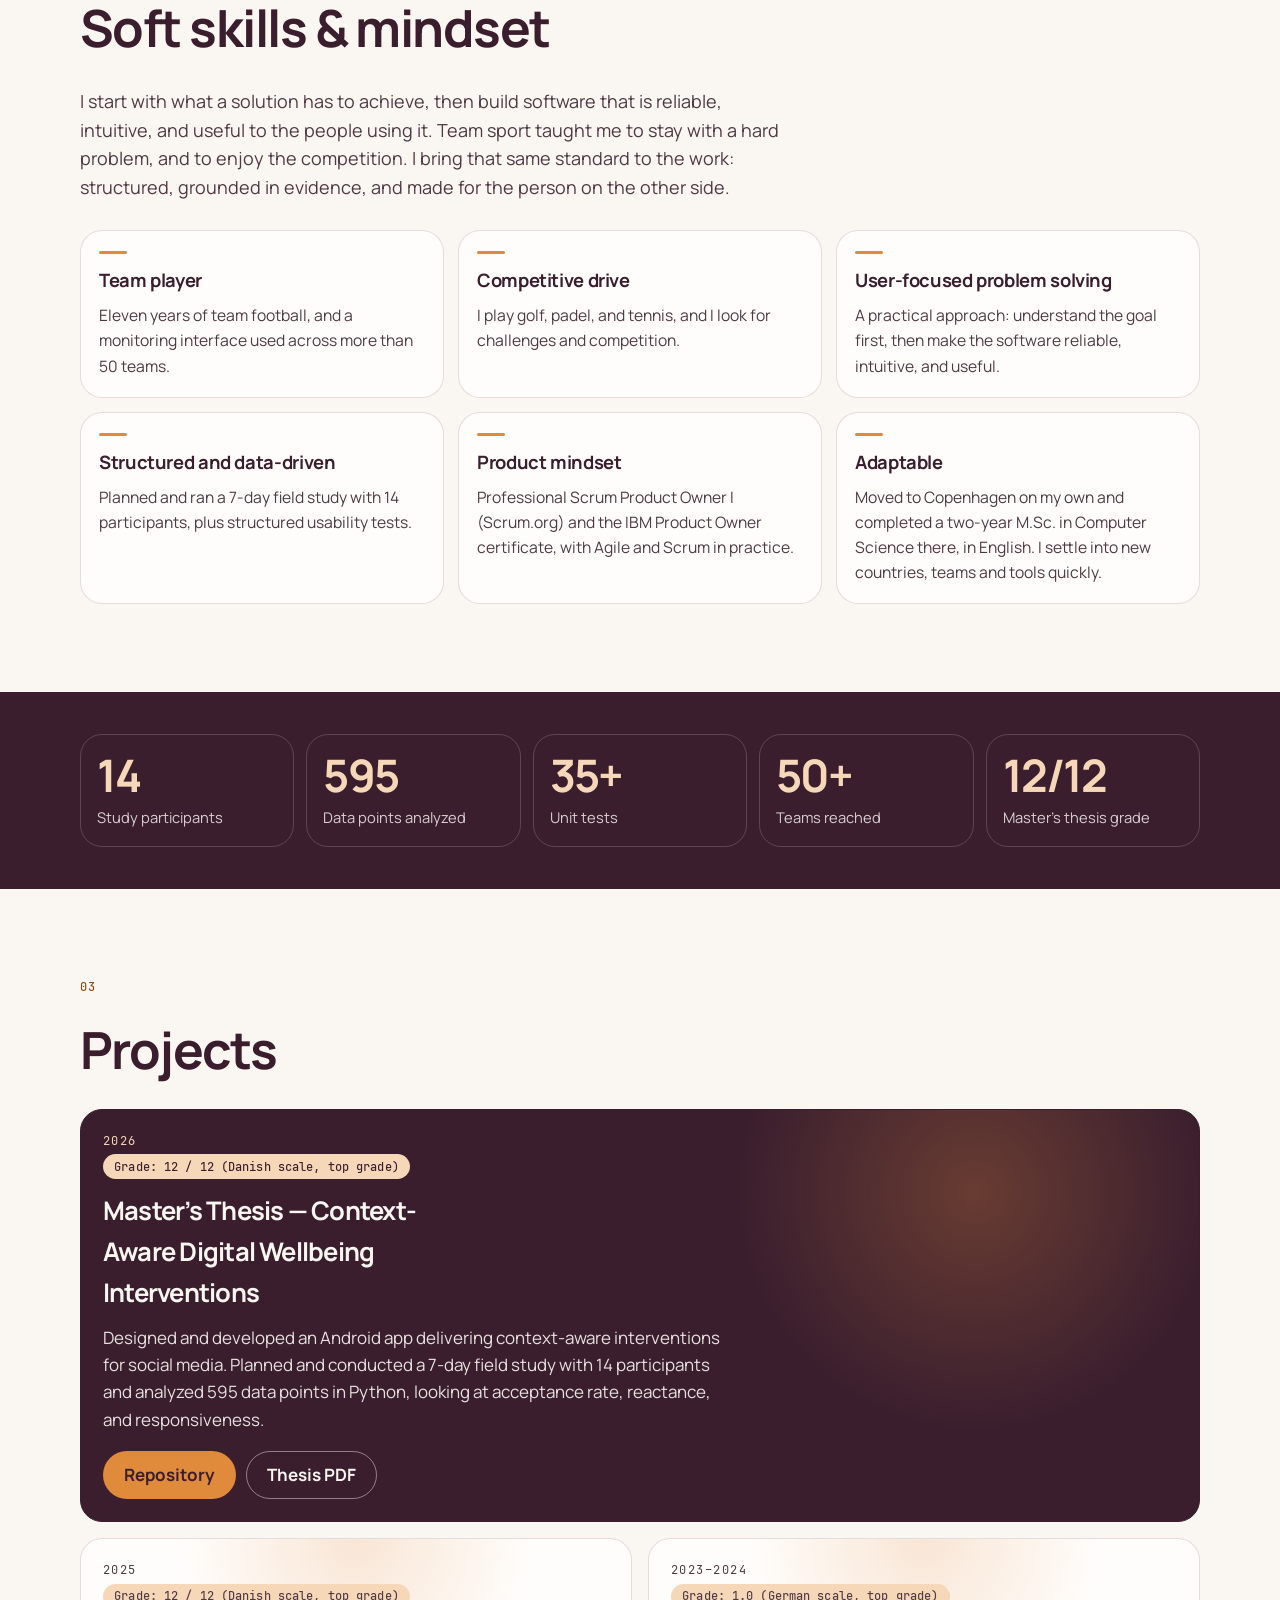
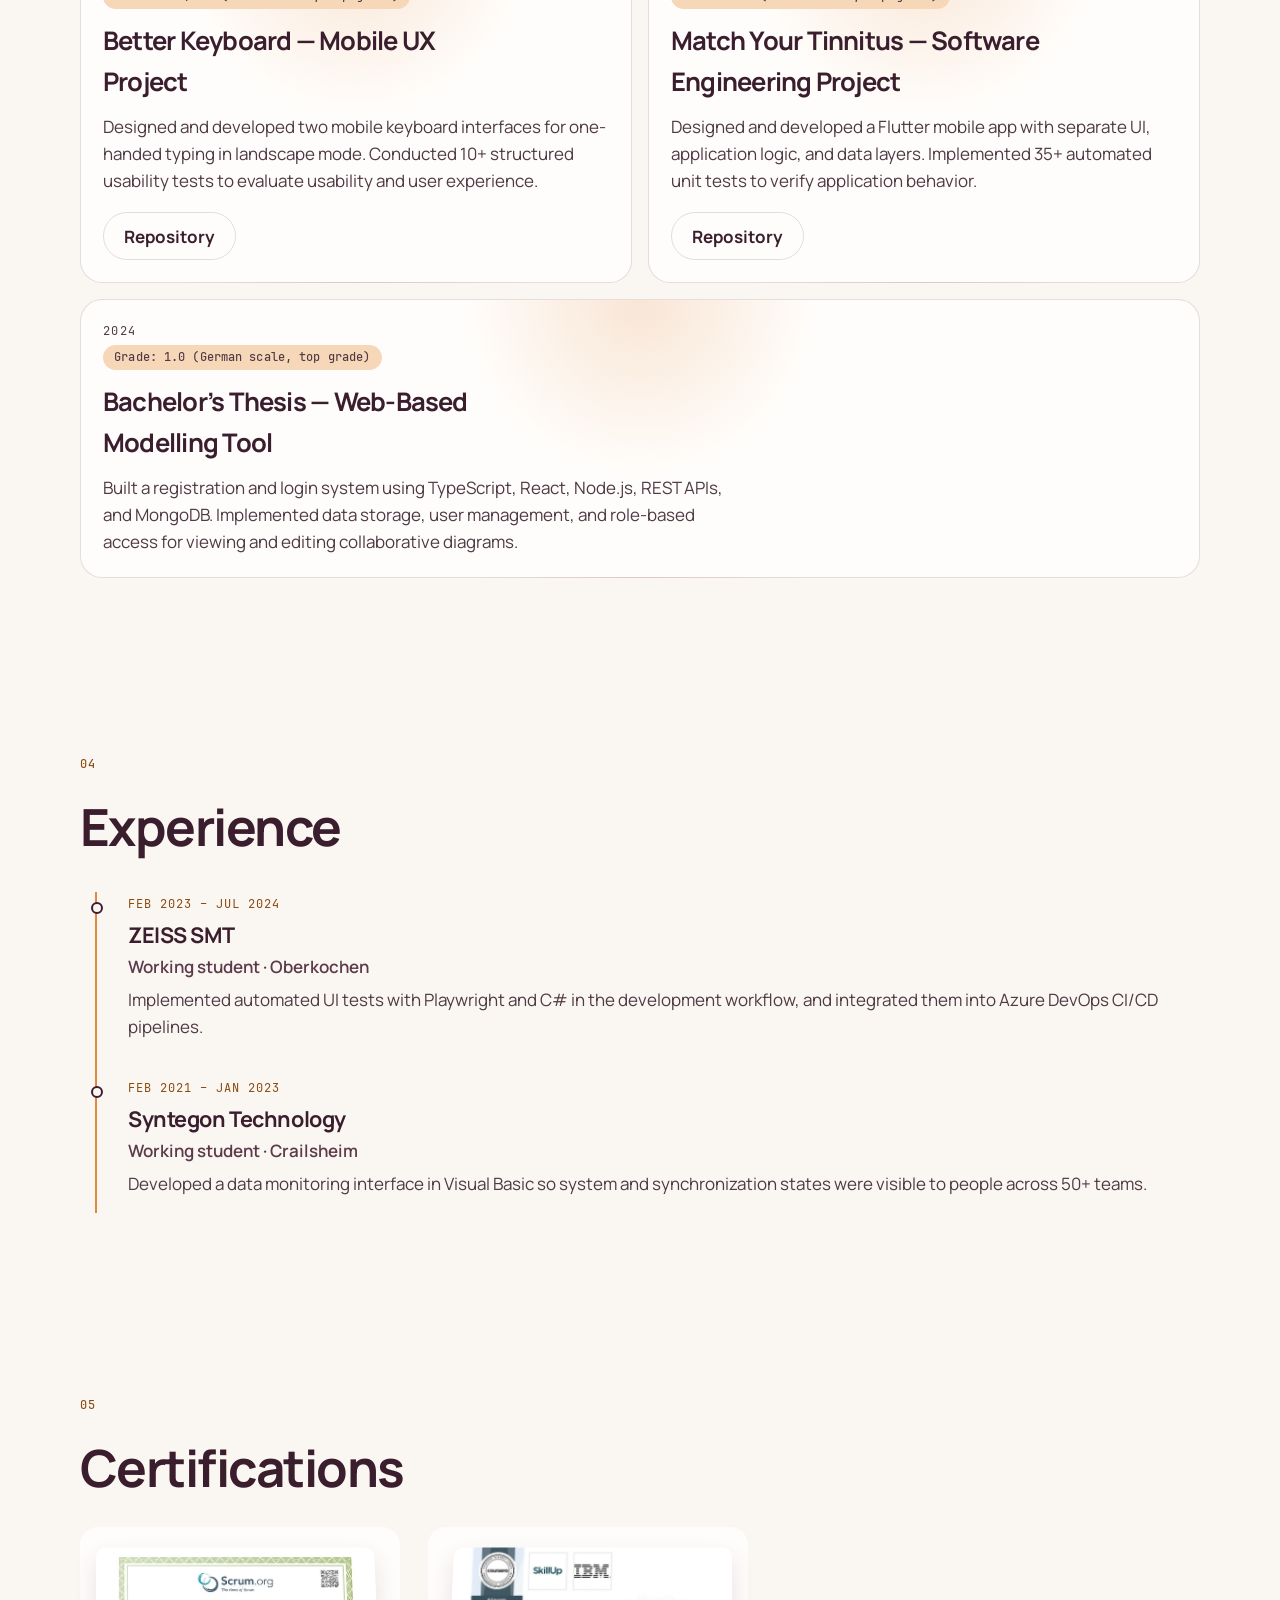
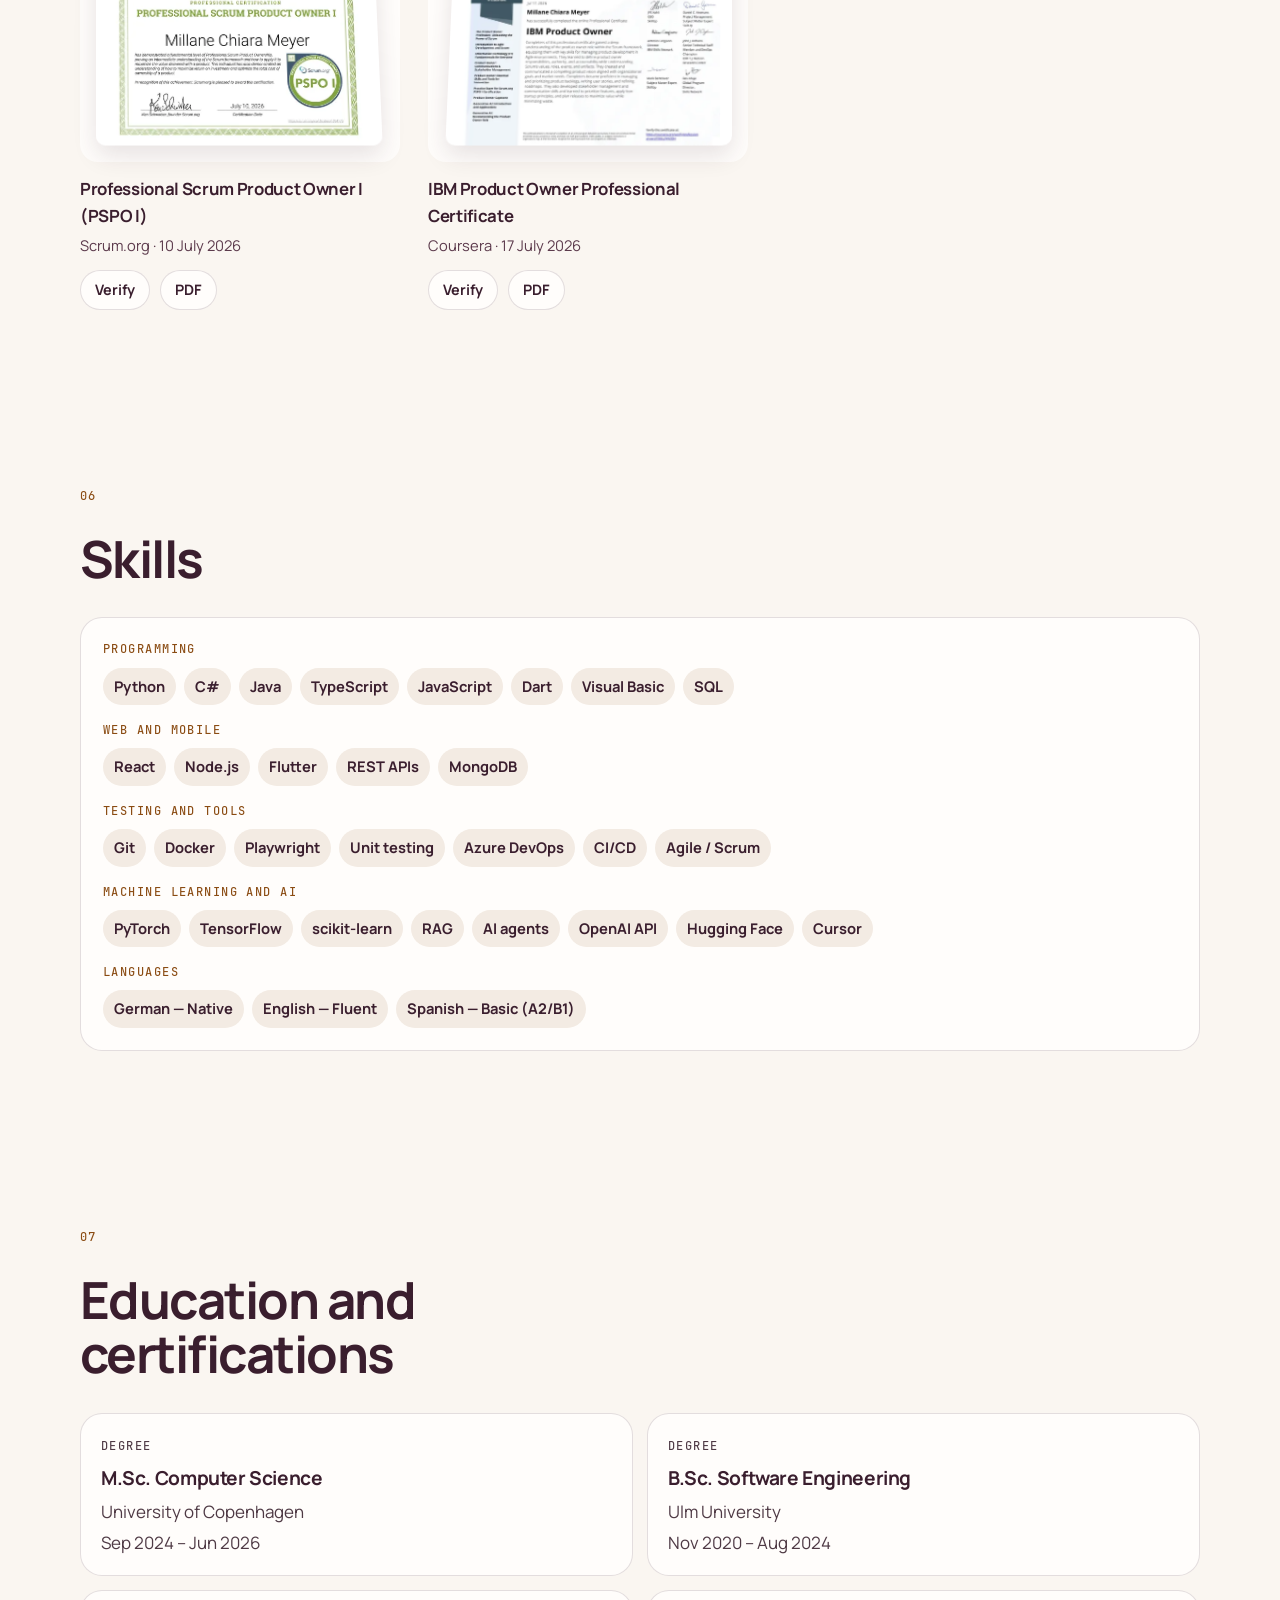
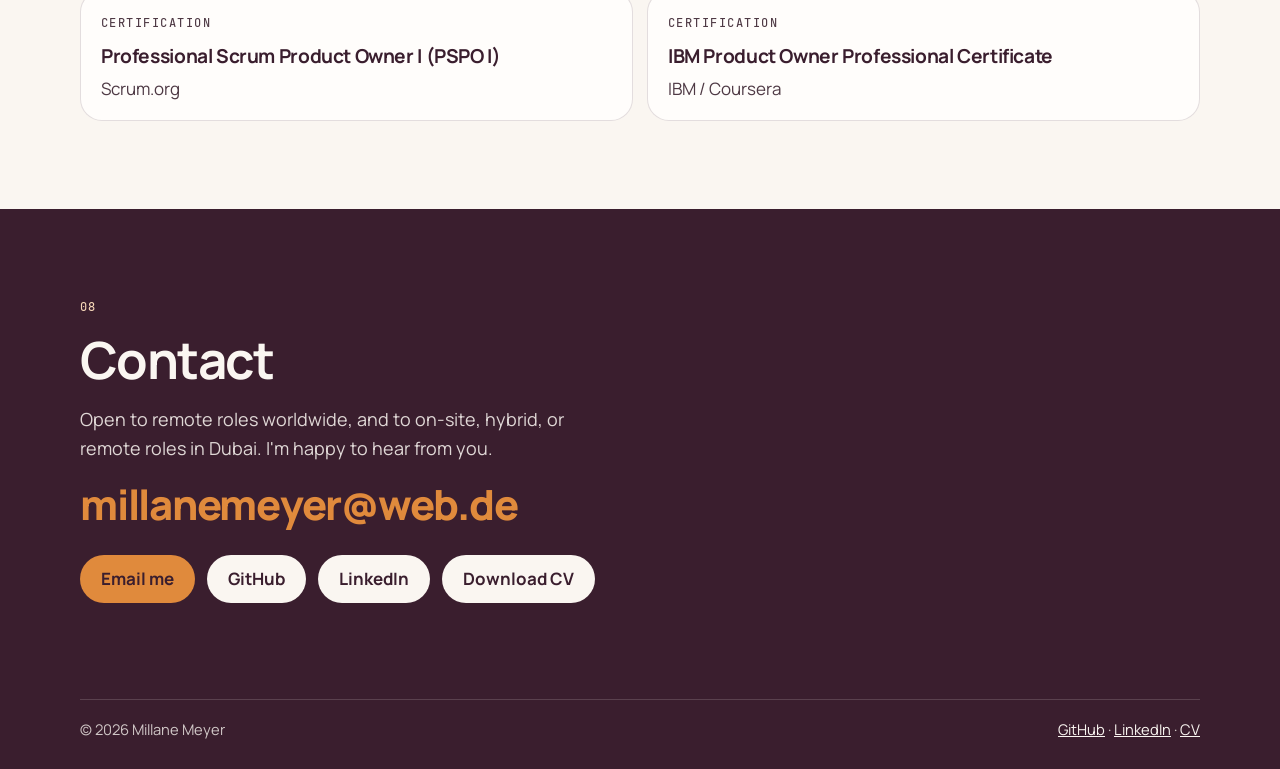
==== commit 21e6620f: "Update cache-busting ?v= stamps for changed CSS/JS Co-authored-by: Millane Meyer <millanee@users.nor" ====
--- a/index.html
+++ b/index.html
@@ -34,9 +34,9 @@
   <link rel="apple-touch-icon" href="/apple-touch-icon.png">
   <link rel="preload" href="/assets/fonts/manrope-800.woff2" as="font" type="font/woff2" crossorigin>
   <link rel="preload" href="/assets/fonts/manrope-400.woff2" as="font" type="font/woff2" crossorigin>
-  <link rel="preload" as="image" href="/assets/images/millane-800.webp" type="image/webp" imagesrcset="/assets/images/millane-480.webp 480w, /assets/images/millane-800.webp 800w, /assets/images/millane-1200.webp 1200w" imagesizes="(max-width: 720px) 124px, 420px">
+  <link rel="preload" as="image" href="/assets/images/millane-800.webp" type="image/webp" imagesrcset="/assets/images/millane-480.webp 480w, /assets/images/millane-800.webp 800w, /assets/images/millane-1200.webp 1200w" imagesizes="(max-width: 361px) 112px, (max-width: 541px) 31vw, (max-width: 720px) 168px, 420px">
   <link rel="stylesheet" href="/assets/css/fonts.css?v=b4397d9a">
-  <link rel="stylesheet" href="/assets/css/styles.css?v=1dcd55d4">
+  <link rel="stylesheet" href="/assets/css/styles.css?v=4e13b5bb">
   <script type="application/ld+json">
   {
     "@context": "https://schema.org",
@@ -138,8 +138,8 @@
           <div class="portrait-tilt">
             <div class="portrait-frame">
               <picture>
-                <source type="image/webp" srcset="/assets/images/millane-480.webp 480w, /assets/images/millane-800.webp 800w, /assets/images/millane-1200.webp 1200w" sizes="(max-width: 720px) 124px, 420px">
-                <img src="/assets/images/millane-800.jpg" srcset="/assets/images/millane-480.jpg 480w, /assets/images/millane-800.jpg 800w, /assets/images/millane-1200.jpg 1200w" sizes="(max-width: 720px) 124px, 420px" width="800" height="1000" alt="Portrait of Millane Meyer" fetchpriority="high">
+                <source type="image/webp" srcset="/assets/images/millane-480.webp 480w, /assets/images/millane-800.webp 800w, /assets/images/millane-1200.webp 1200w" sizes="(max-width: 361px) 112px, (max-width: 541px) 31vw, (max-width: 720px) 168px, 420px">
+                <img src="/assets/images/millane-800.jpg" srcset="/assets/images/millane-480.jpg 480w, /assets/images/millane-800.jpg 800w, /assets/images/millane-1200.jpg 1200w" sizes="(max-width: 361px) 112px, (max-width: 541px) 31vw, (max-width: 720px) 168px, 420px" width="800" height="1000" alt="Portrait of Millane Meyer" fetchpriority="high">
               </picture>
               <figcaption class="portrait-badge">M.Sc. · Copenhagen</figcaption>
             </div>
@@ -430,6 +430,6 @@
     <span class="cursor-ring"></span>
     <span class="cursor-dot"></span>
   </div>
-  <script src="/assets/js/app.js?v=671616b0" defer></script>
+  <script src="/assets/js/app.js?v=152a968b" defer></script>
 </body>
 </html>
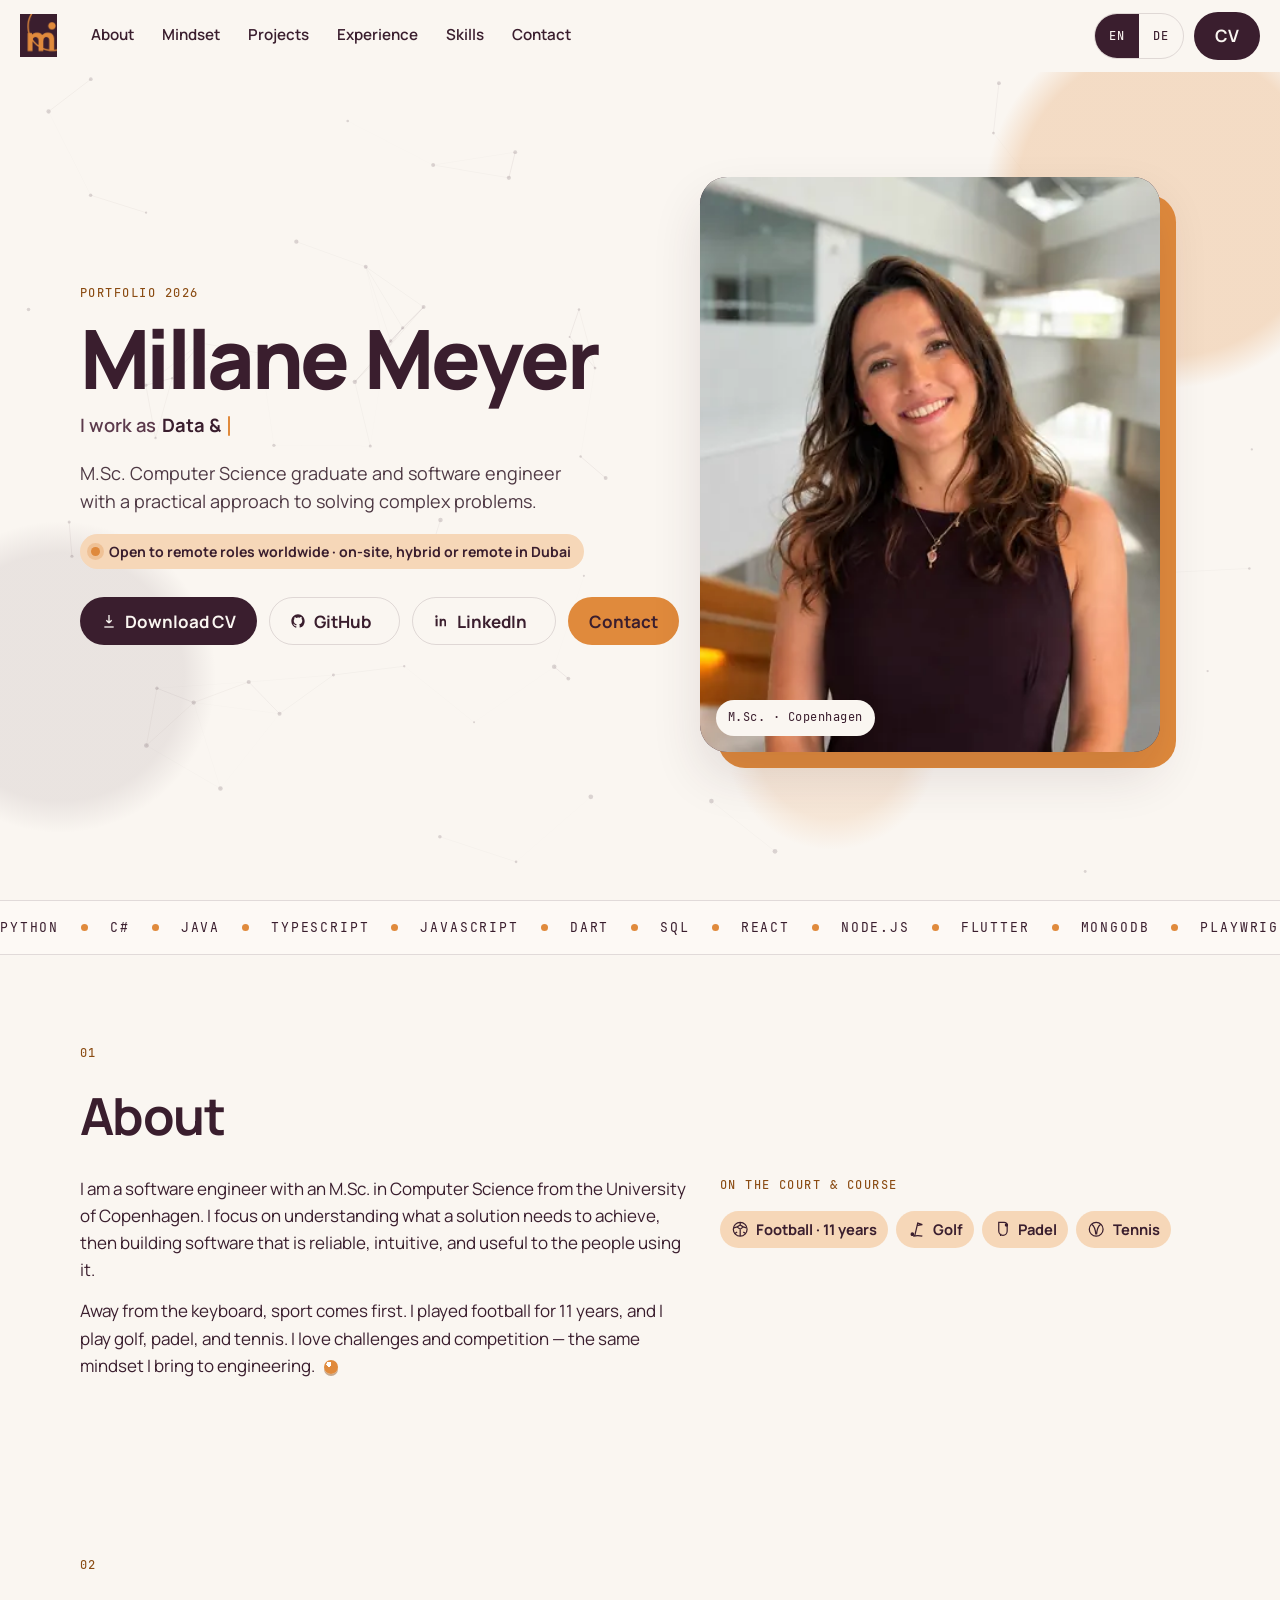
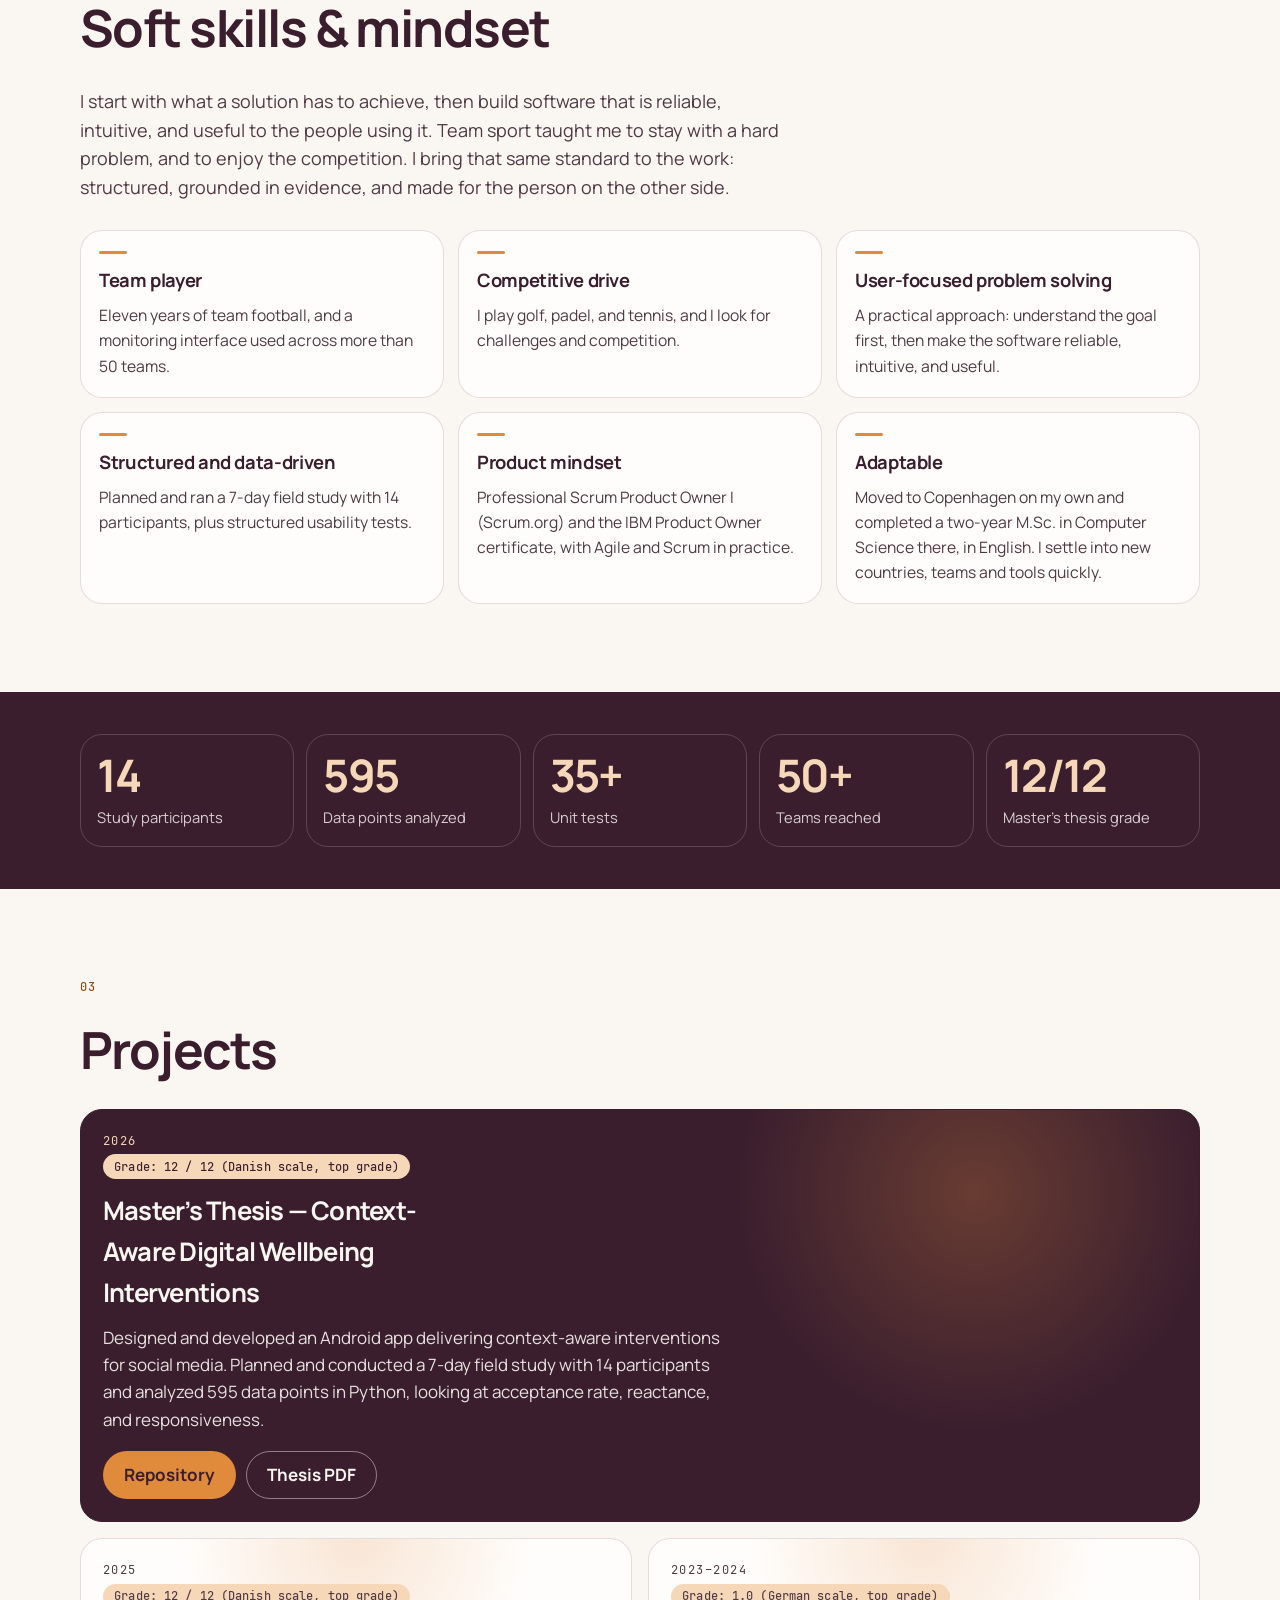
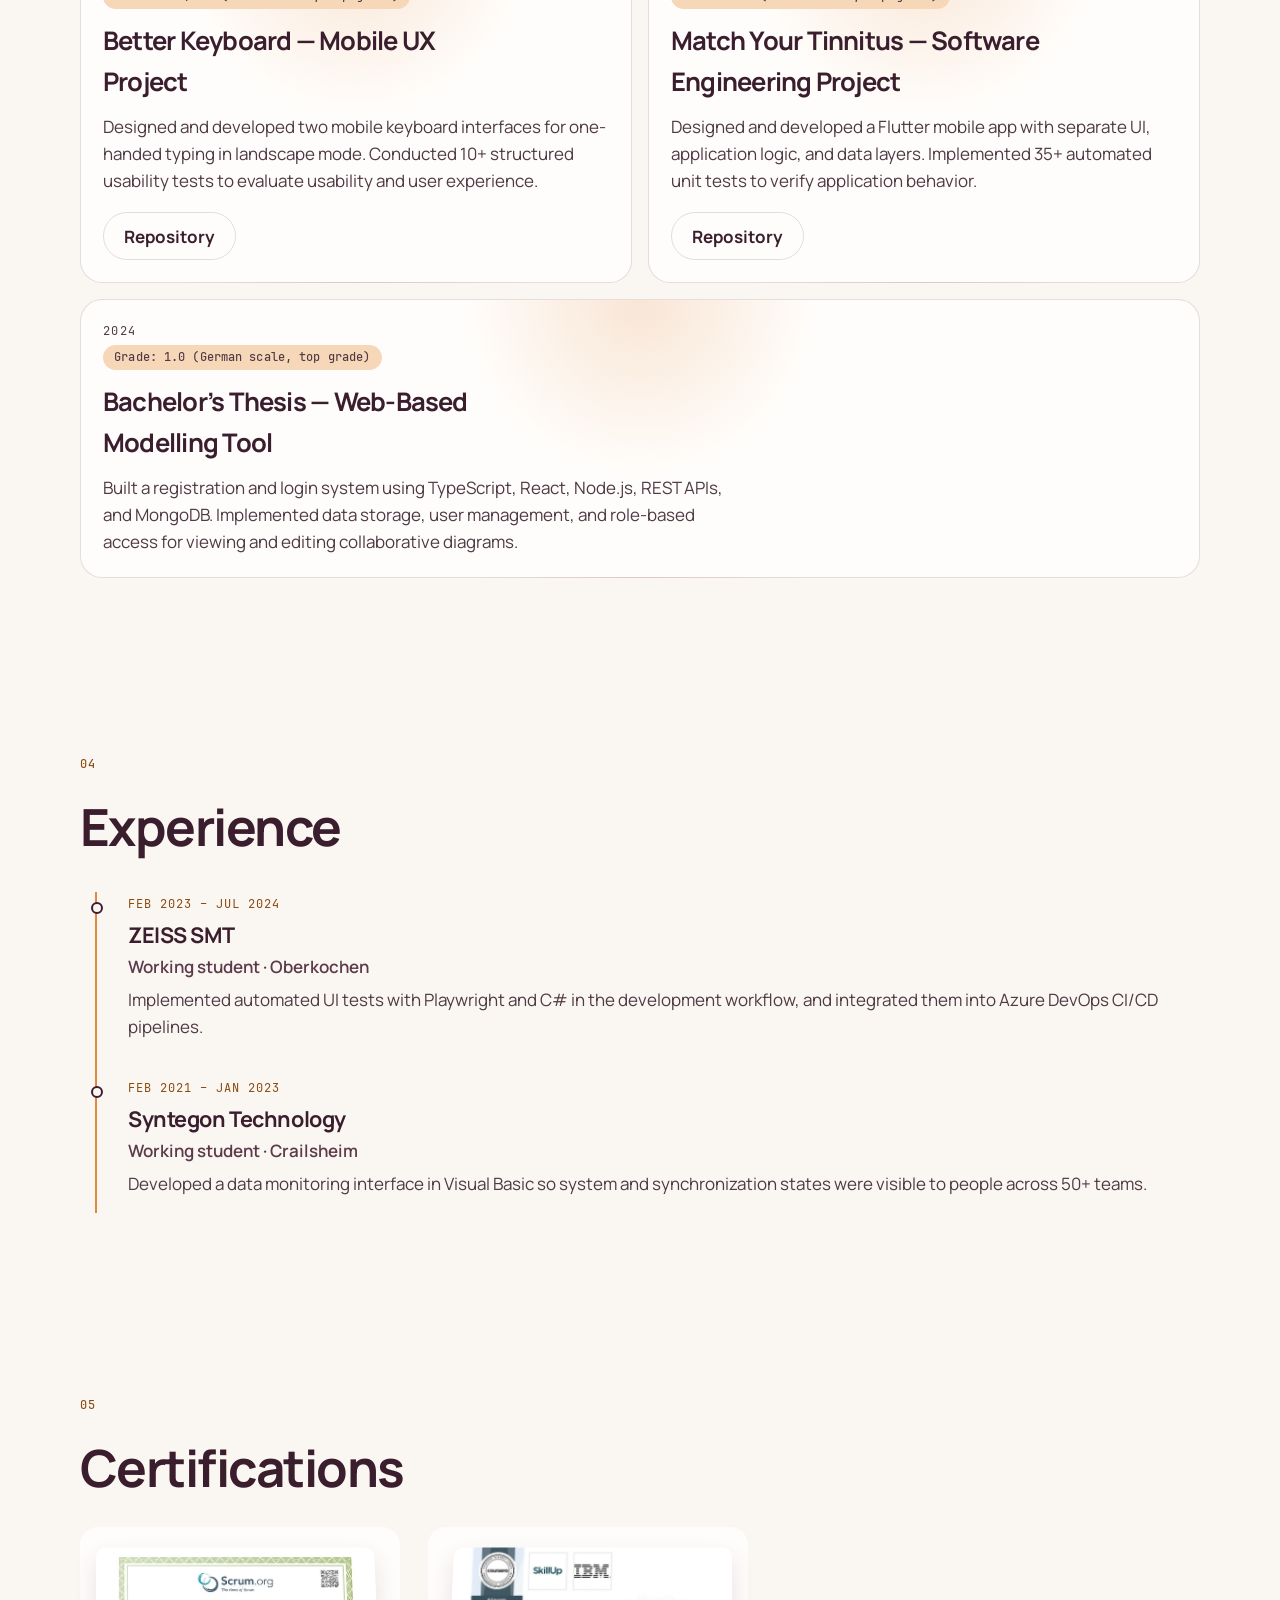
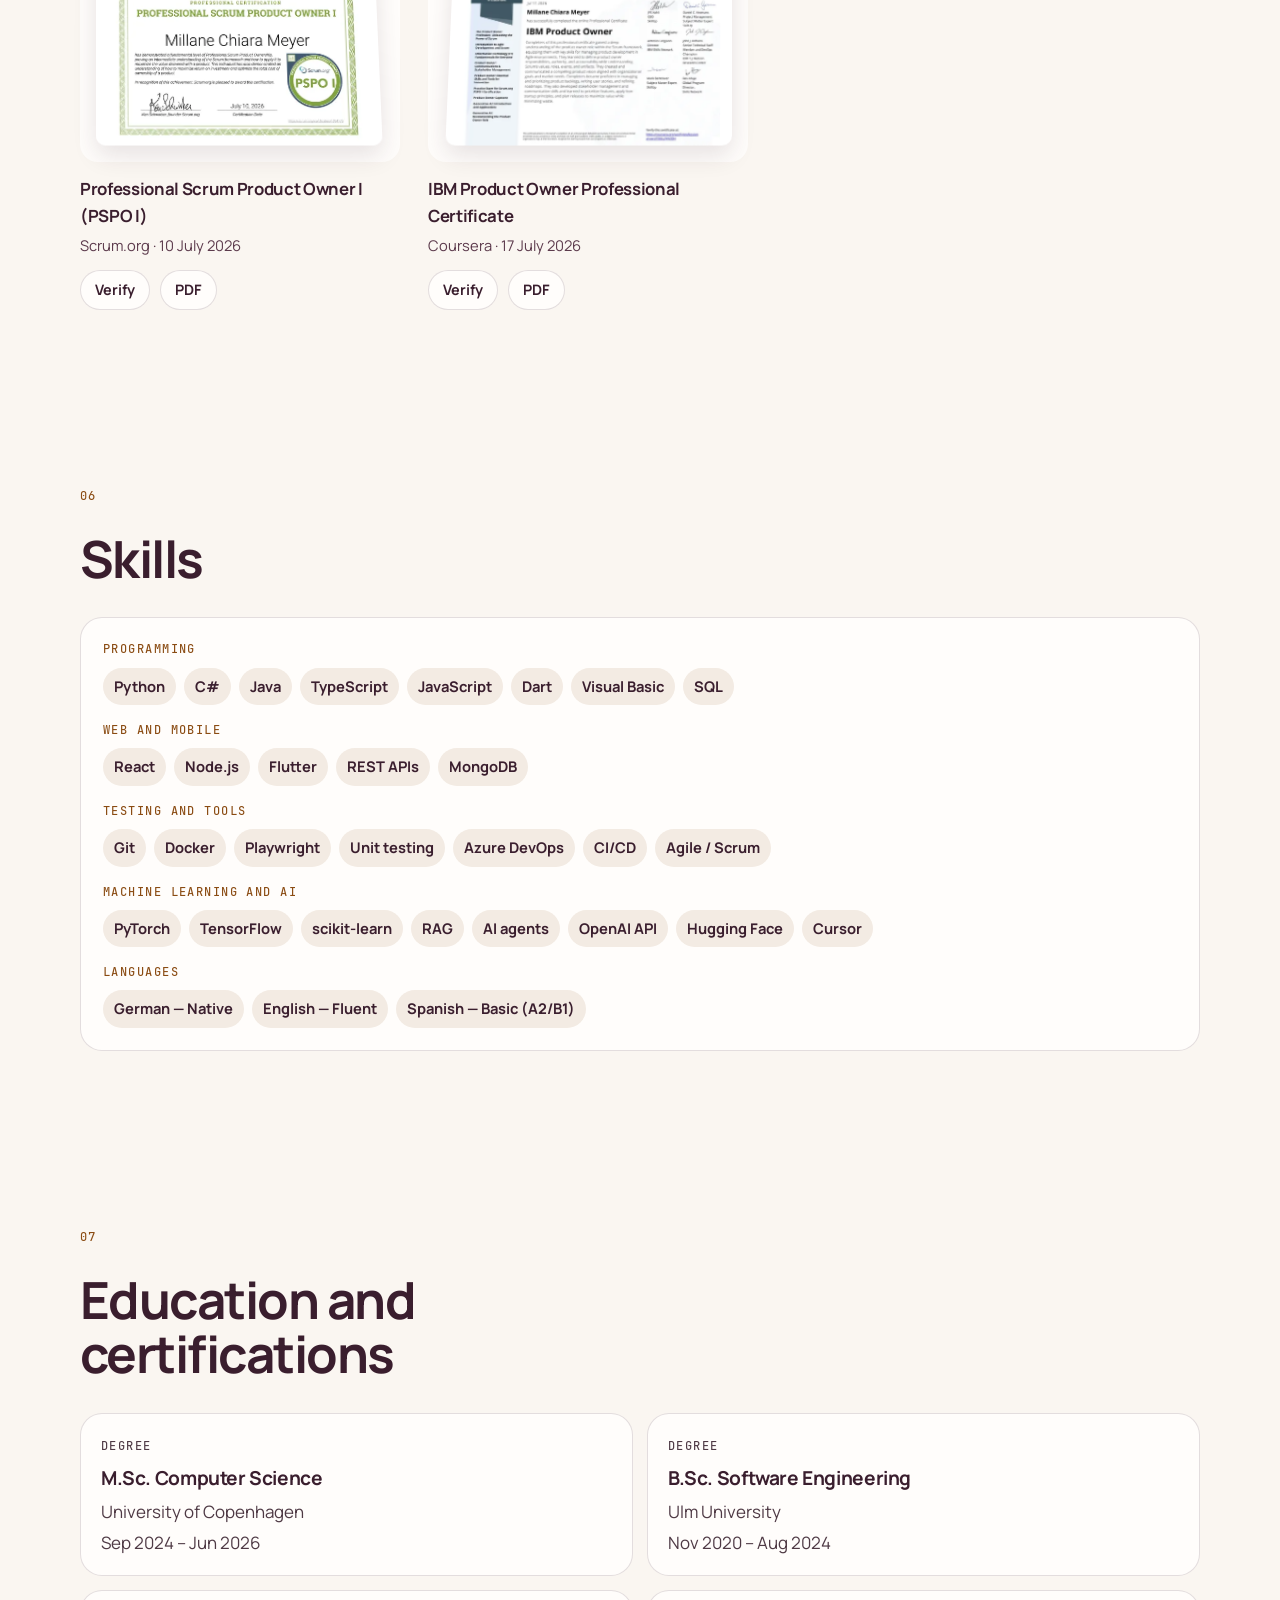
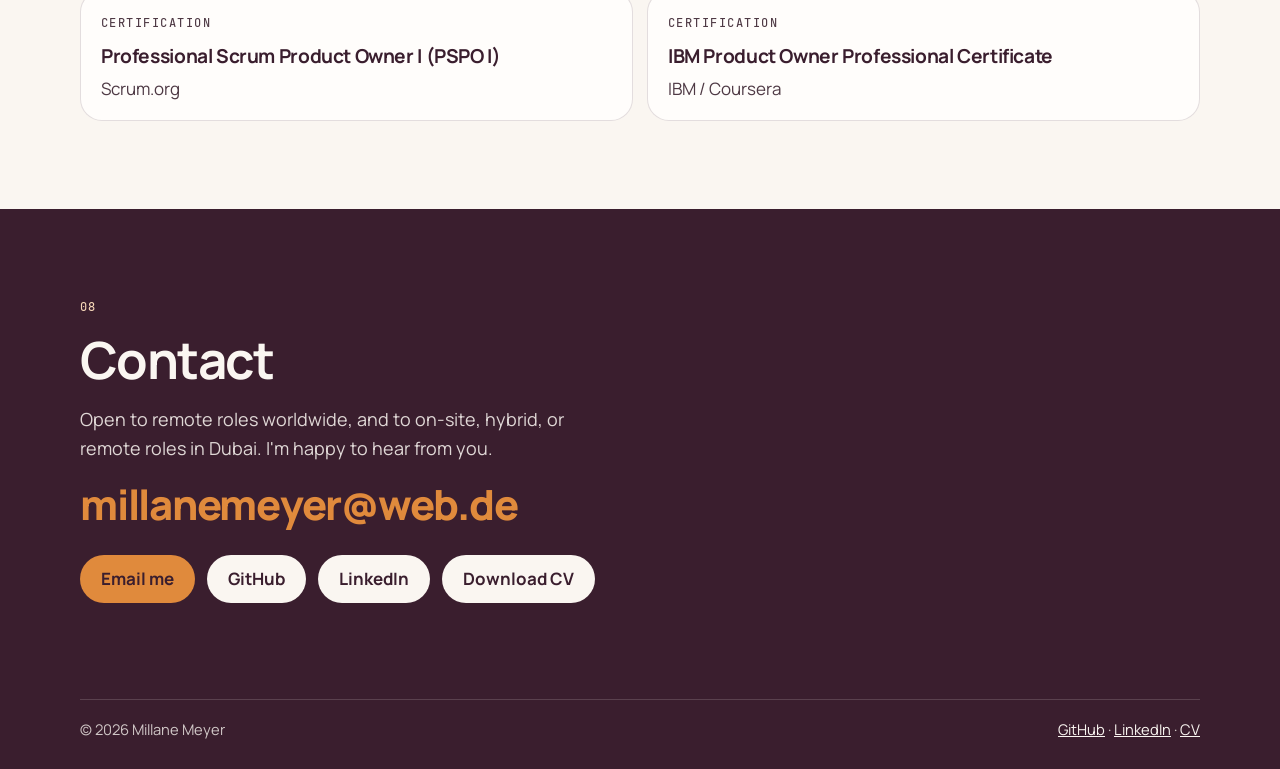
==== commit 732773b8: "Keep the mobile hero name clear of the portrait at every phone width The <figure> kept its 40px UA s" ====
--- a/index.html
+++ b/index.html
@@ -36,7 +36,7 @@
   <link rel="preload" href="/assets/fonts/manrope-400.woff2" as="font" type="font/woff2" crossorigin>
   <link rel="preload" as="image" href="/assets/images/millane-800.webp" type="image/webp" imagesrcset="/assets/images/millane-480.webp 480w, /assets/images/millane-800.webp 800w, /assets/images/millane-1200.webp 1200w" imagesizes="(max-width: 361px) 112px, (max-width: 541px) 31vw, (max-width: 720px) 168px, 420px">
   <link rel="stylesheet" href="/assets/css/fonts.css?v=b4397d9a">
-  <link rel="stylesheet" href="/assets/css/styles.css?v=4e13b5bb">
+  <link rel="stylesheet" href="/assets/css/styles.css?v=1dcd55d4">
   <script type="application/ld+json">
   {
     "@context": "https://schema.org",
@@ -430,6 +430,6 @@
     <span class="cursor-ring"></span>
     <span class="cursor-dot"></span>
   </div>
-  <script src="/assets/js/app.js?v=152a968b" defer></script>
+  <script src="/assets/js/app.js?v=671616b0" defer></script>
 </body>
 </html>
--- a/assets/css/styles.css
+++ b/assets/css/styles.css
@@ -1526,8 +1526,11 @@
 
 @media (max-width: 720px) {
   .hero-copy { display: contents; }
+  /* The name always takes its own two rows next to the photo, and both scale with the viewport, so the
+     longer row ("Millane") uses at most about two thirds of its column even at 320px. */
   .hero-grid {
-    grid-template-columns: minmax(0, 1fr) 124px;
+    --photo: clamp(112px, 31vw, 168px);
+    grid-template-columns: minmax(0, 1fr) var(--photo);
     grid-template-areas:
       "eyebrow photo"
       "title photo"
@@ -1540,7 +1543,12 @@
     align-items: start;
   }
   .kicker { grid-area: eyebrow; margin-bottom: 6px; }
-  .name { grid-area: title; font-size: 2.15rem; margin: 0; }
+  .name {
+    grid-area: title;
+    flex-direction: column;
+    font-size: clamp(2rem, 9vw, 3.1rem);
+    margin: 0;
+  }
   .kicker,
   .name,
   .roles,
@@ -1569,15 +1577,14 @@
   .hero-actions { grid-area: actions; margin-top: 14px; }
   .portrait {
     grid-area: photo;
-    width: 124px;
+    width: var(--photo);
+    margin: 0;
     justify-self: end;
   }
   .portrait-frame,
   .portrait-tilt,
   .portrait-frame img {
-    width: 124px;
-    height: 155px;
-    aspect-ratio: auto;
+    width: 100%;
     border-radius: 1.05rem;
   }
   .portrait-offset {
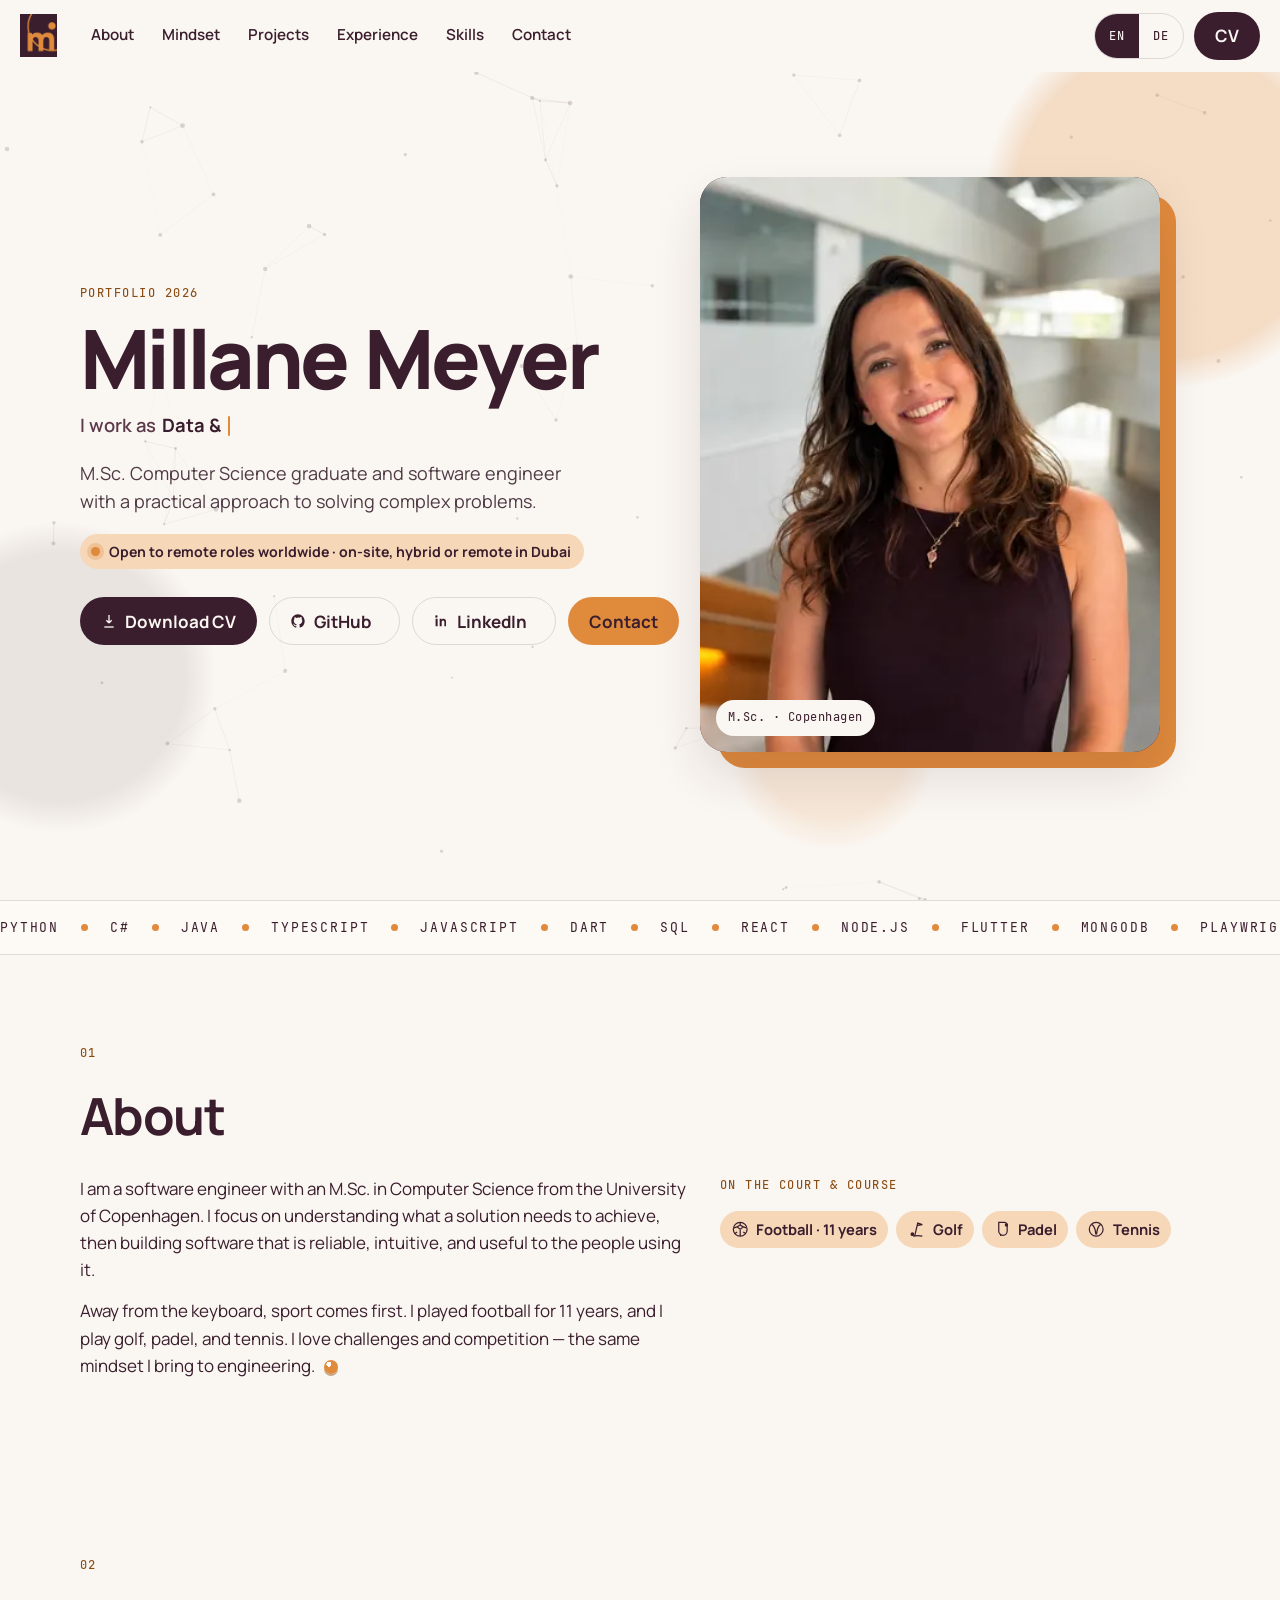
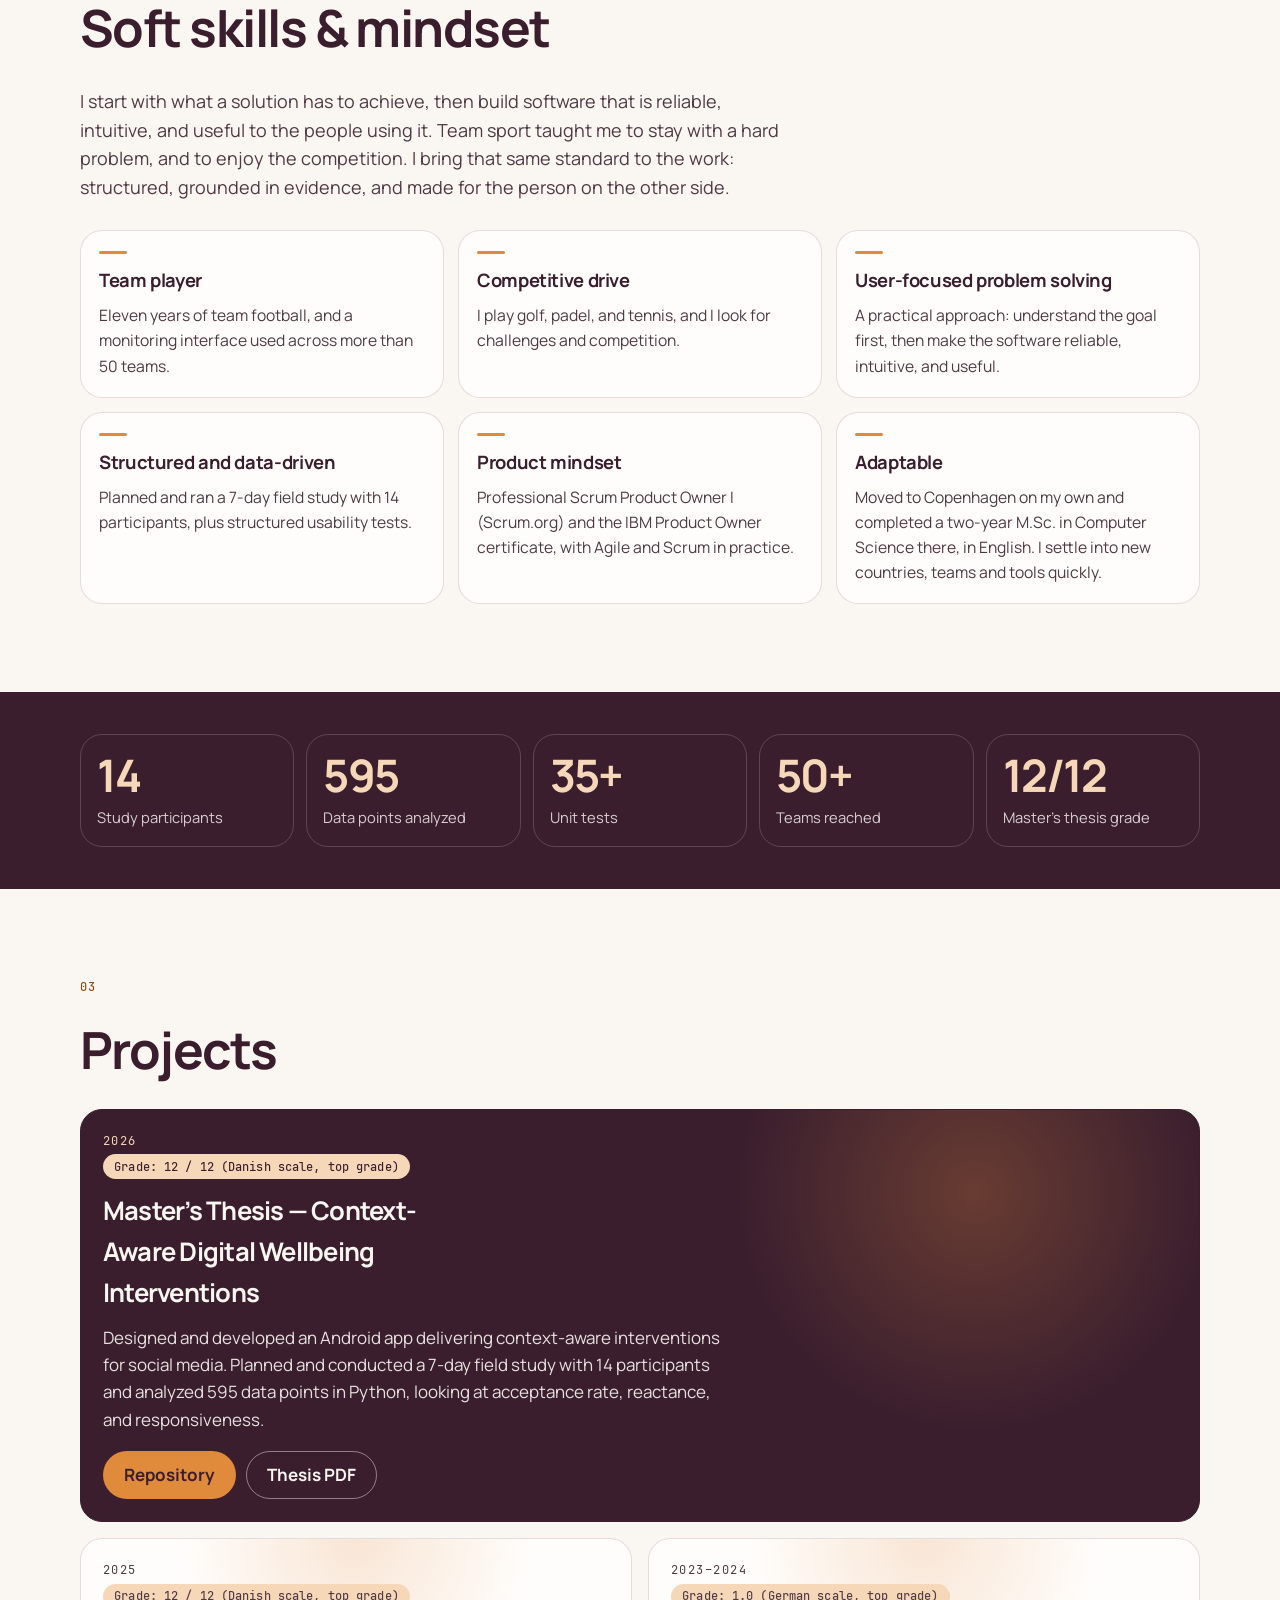
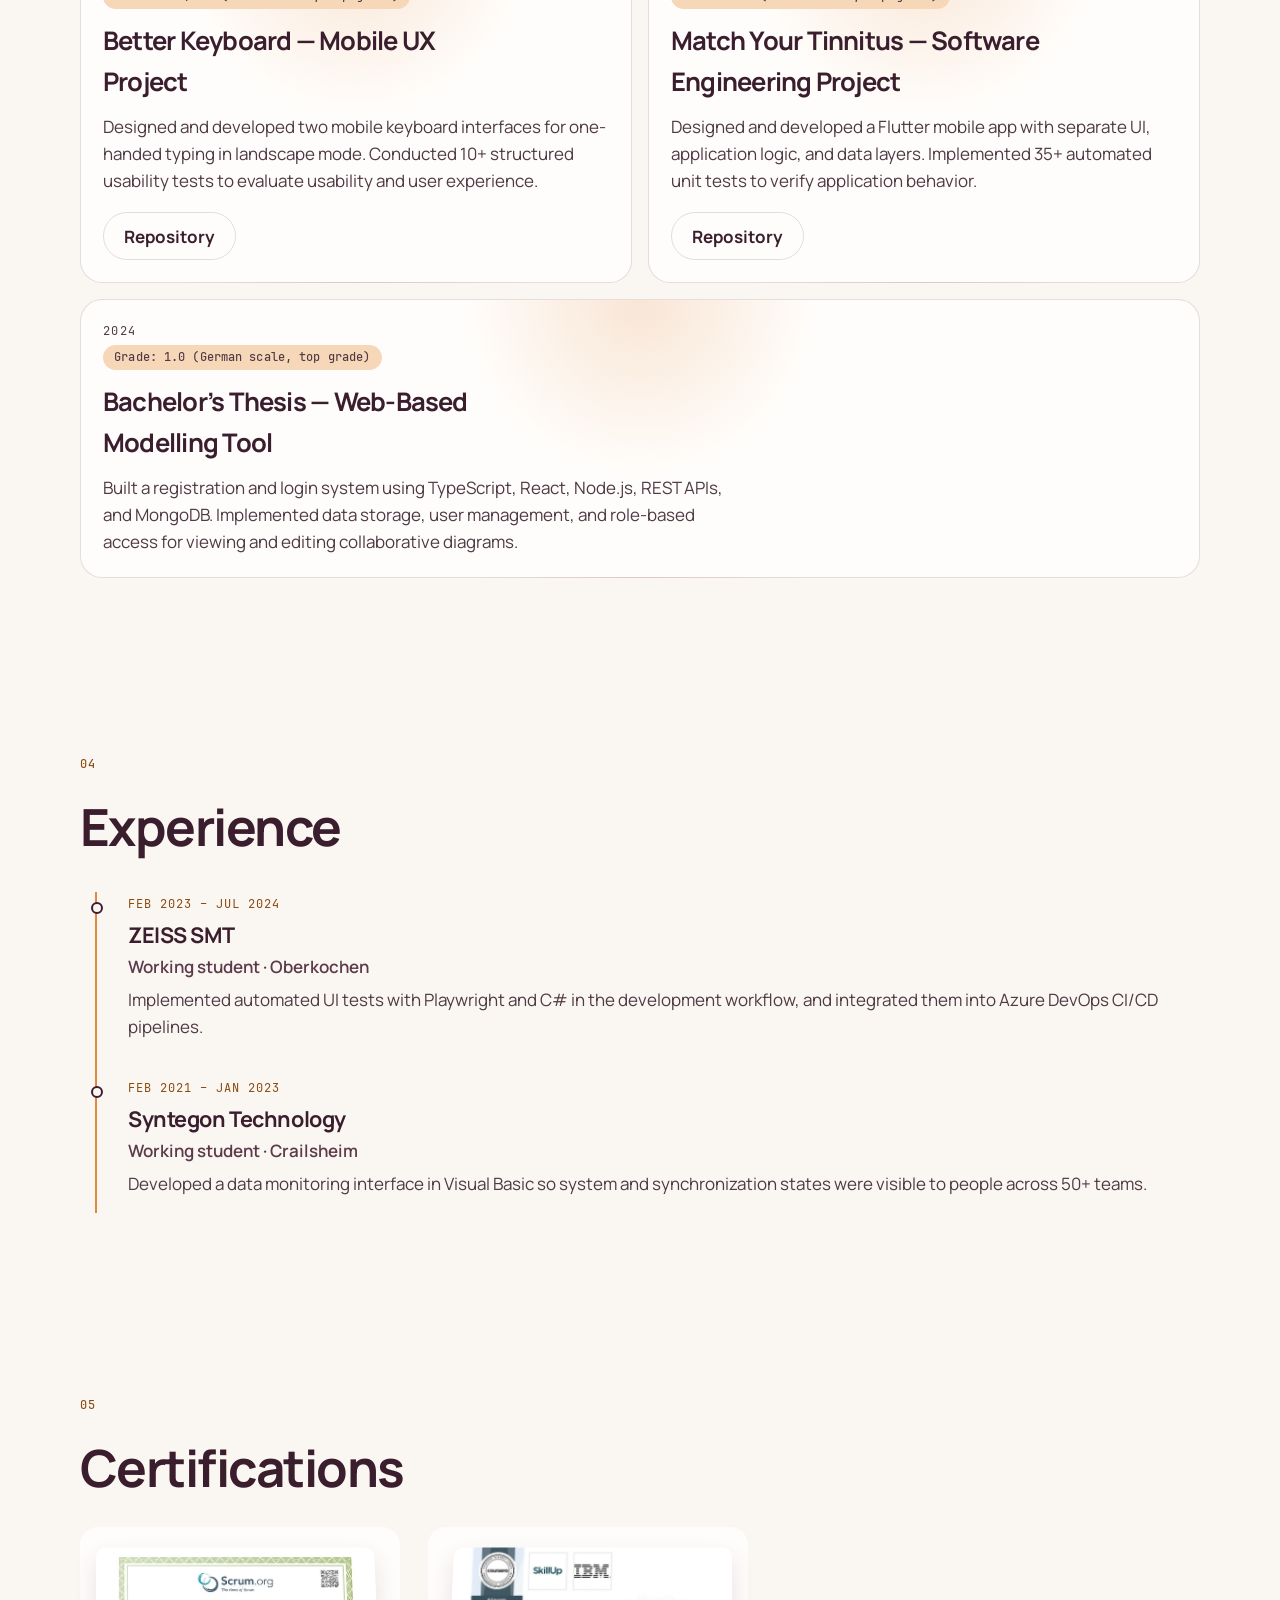
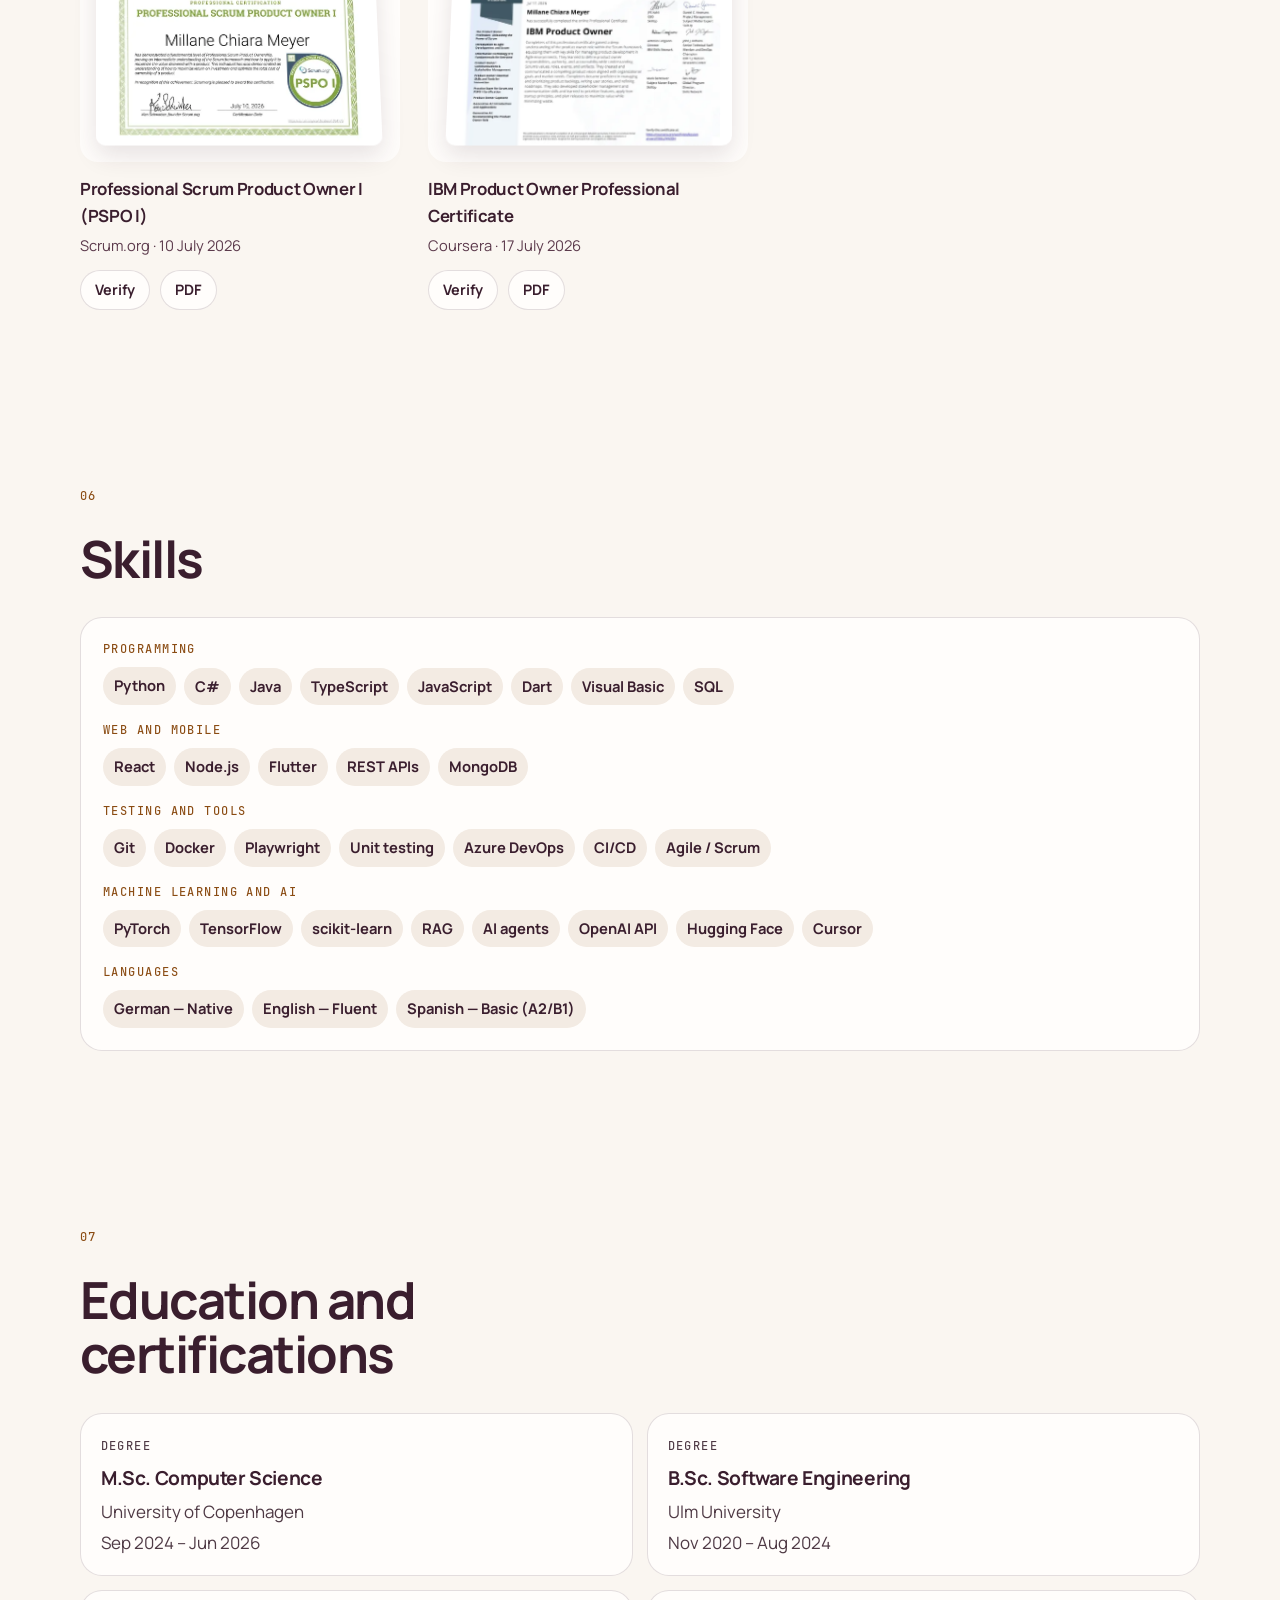
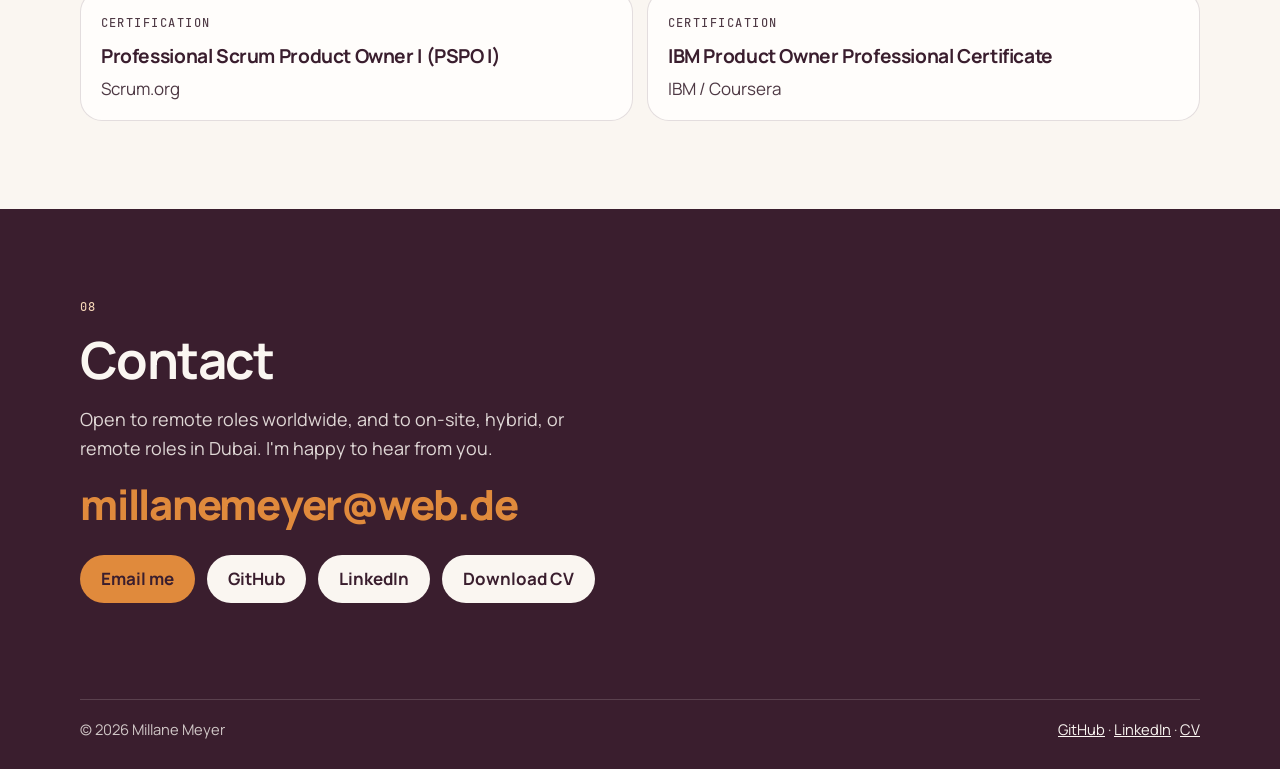
==== commit 258c70a9: "Merge pull request #10 from millanee/cursor/mobile-hero-layout-9047" ====
--- a/index.html
+++ b/index.html
@@ -36,7 +36,7 @@
   <link rel="preload" href="/assets/fonts/manrope-400.woff2" as="font" type="font/woff2" crossorigin>
   <link rel="preload" as="image" href="/assets/images/millane-800.webp" type="image/webp" imagesrcset="/assets/images/millane-480.webp 480w, /assets/images/millane-800.webp 800w, /assets/images/millane-1200.webp 1200w" imagesizes="(max-width: 361px) 112px, (max-width: 541px) 31vw, (max-width: 720px) 168px, 420px">
   <link rel="stylesheet" href="/assets/css/fonts.css?v=b4397d9a">
-  <link rel="stylesheet" href="/assets/css/styles.css?v=1dcd55d4">
+  <link rel="stylesheet" href="/assets/css/styles.css?v=4e13b5bb">
   <script type="application/ld+json">
   {
     "@context": "https://schema.org",
@@ -430,6 +430,6 @@
     <span class="cursor-ring"></span>
     <span class="cursor-dot"></span>
   </div>
-  <script src="/assets/js/app.js?v=671616b0" defer></script>
+  <script src="/assets/js/app.js?v=152a968b" defer></script>
 </body>
 </html>
--- a/assets/css/styles.css
+++ b/assets/css/styles.css
@@ -452,6 +452,10 @@
 .role-prefix {
   color: var(--muted);
   font-weight: 600;
+}
+
+.caret.is-typing {
+  animation: none;
 }
 
 .caret {
@@ -844,6 +848,9 @@
 
 .section {
   padding: 88px 0;
+  /* Hover effects such as the certificate backdrop reach past the content edge; clip them at the viewport
+     instead of letting them add a horizontal scrollbar. */
+  overflow-x: clip;
 }
 
 .section-head {
@@ -917,7 +924,8 @@
 
 .stats {
   display: grid;
-  grid-template-columns: repeat(2, 1fr);
+  /* minmax(0, …) so single long German labels ("Studienteilnehmende") cannot push two columns past 320px. */
+  grid-template-columns: repeat(2, minmax(0, 1fr));
   gap: 12px;
 }
 
@@ -940,6 +948,7 @@
   margin-top: 8px;
   color: var(--muted);
   font-size: 0.92rem;
+  overflow-wrap: break-word;
 }
 
 .timeline {
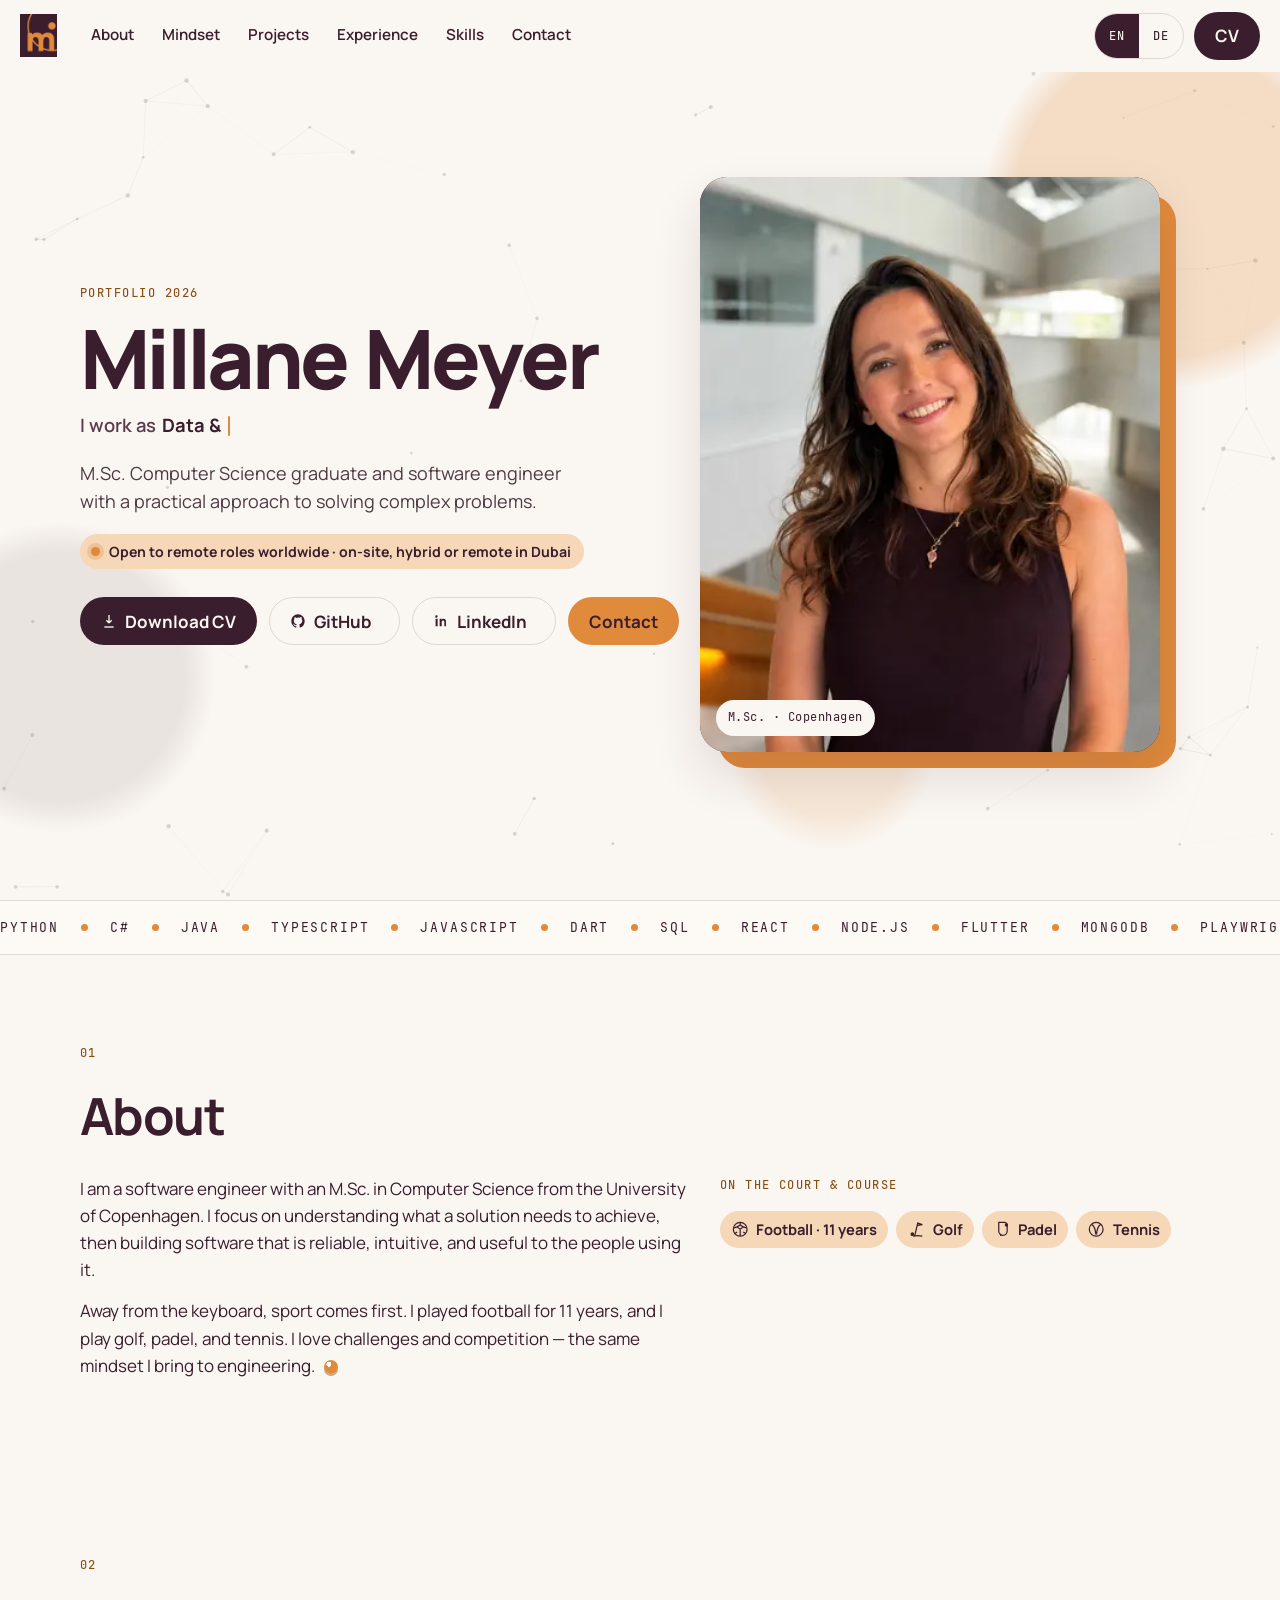
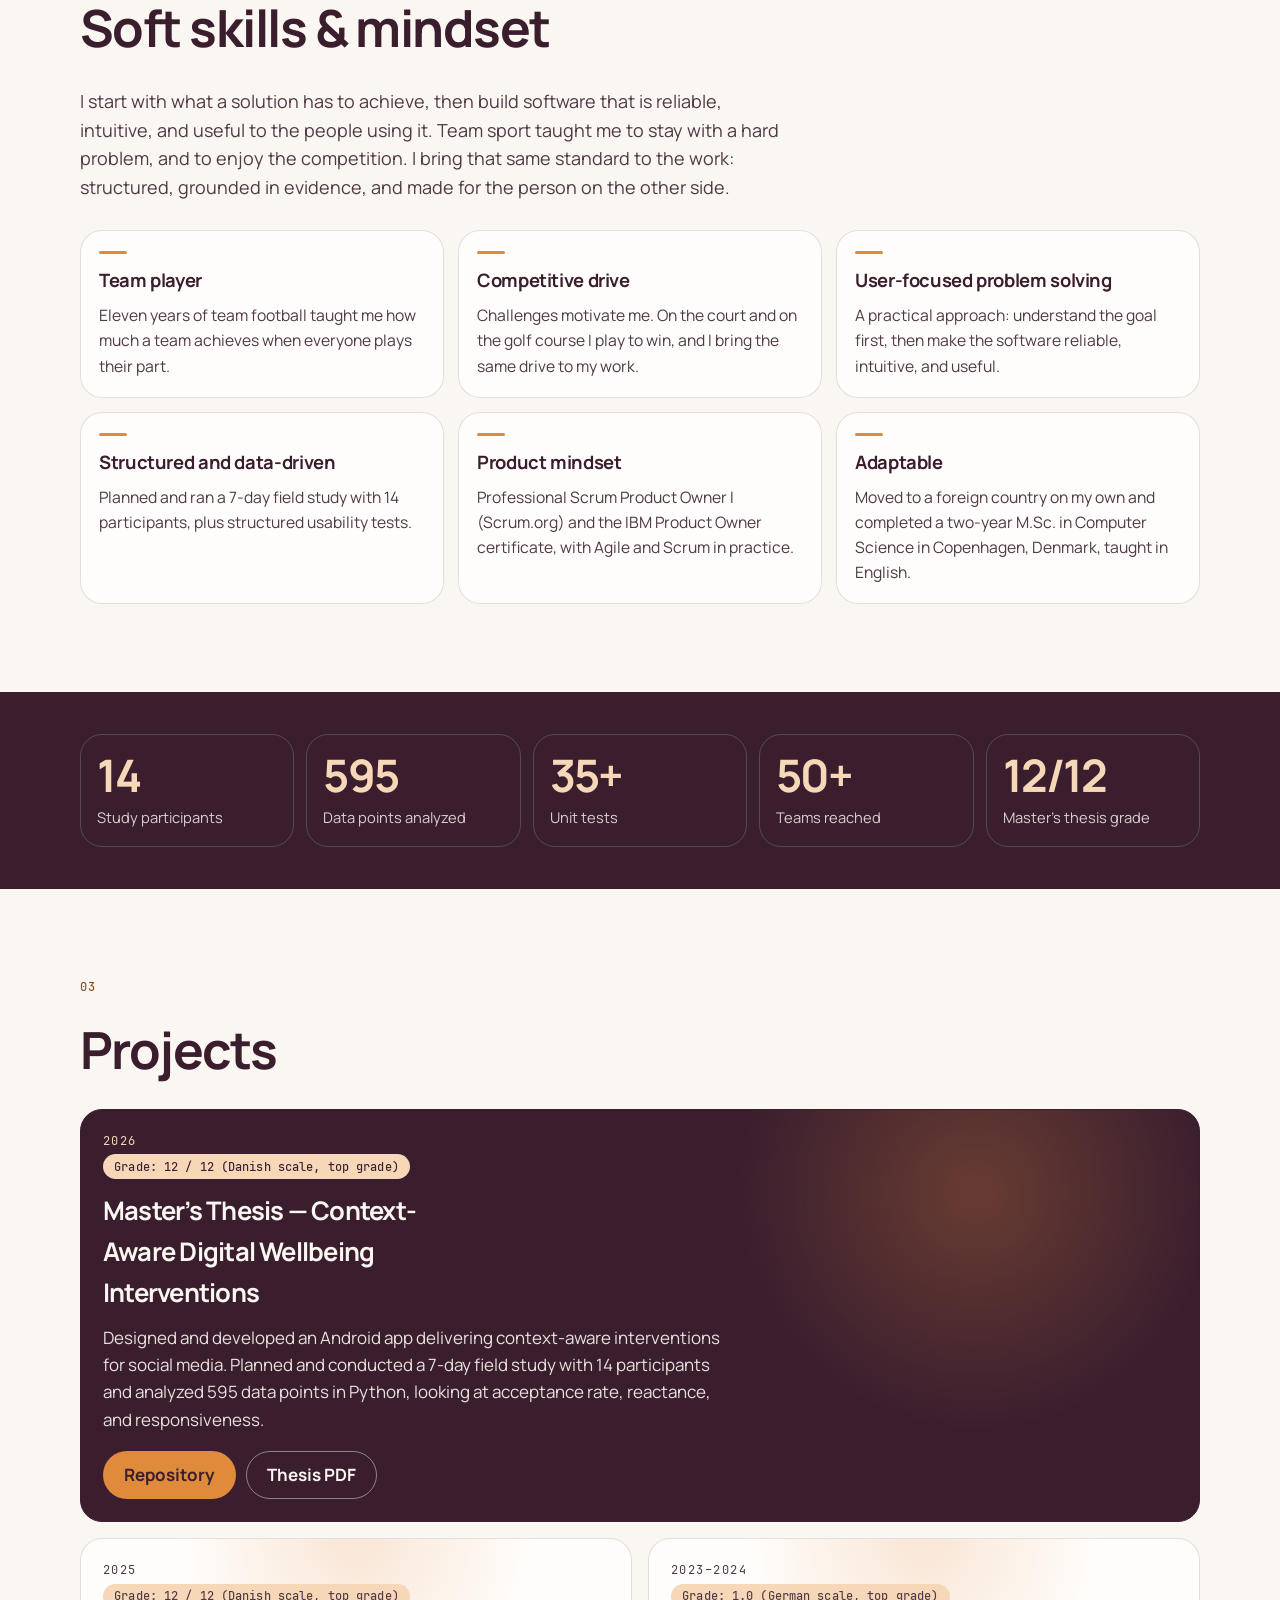
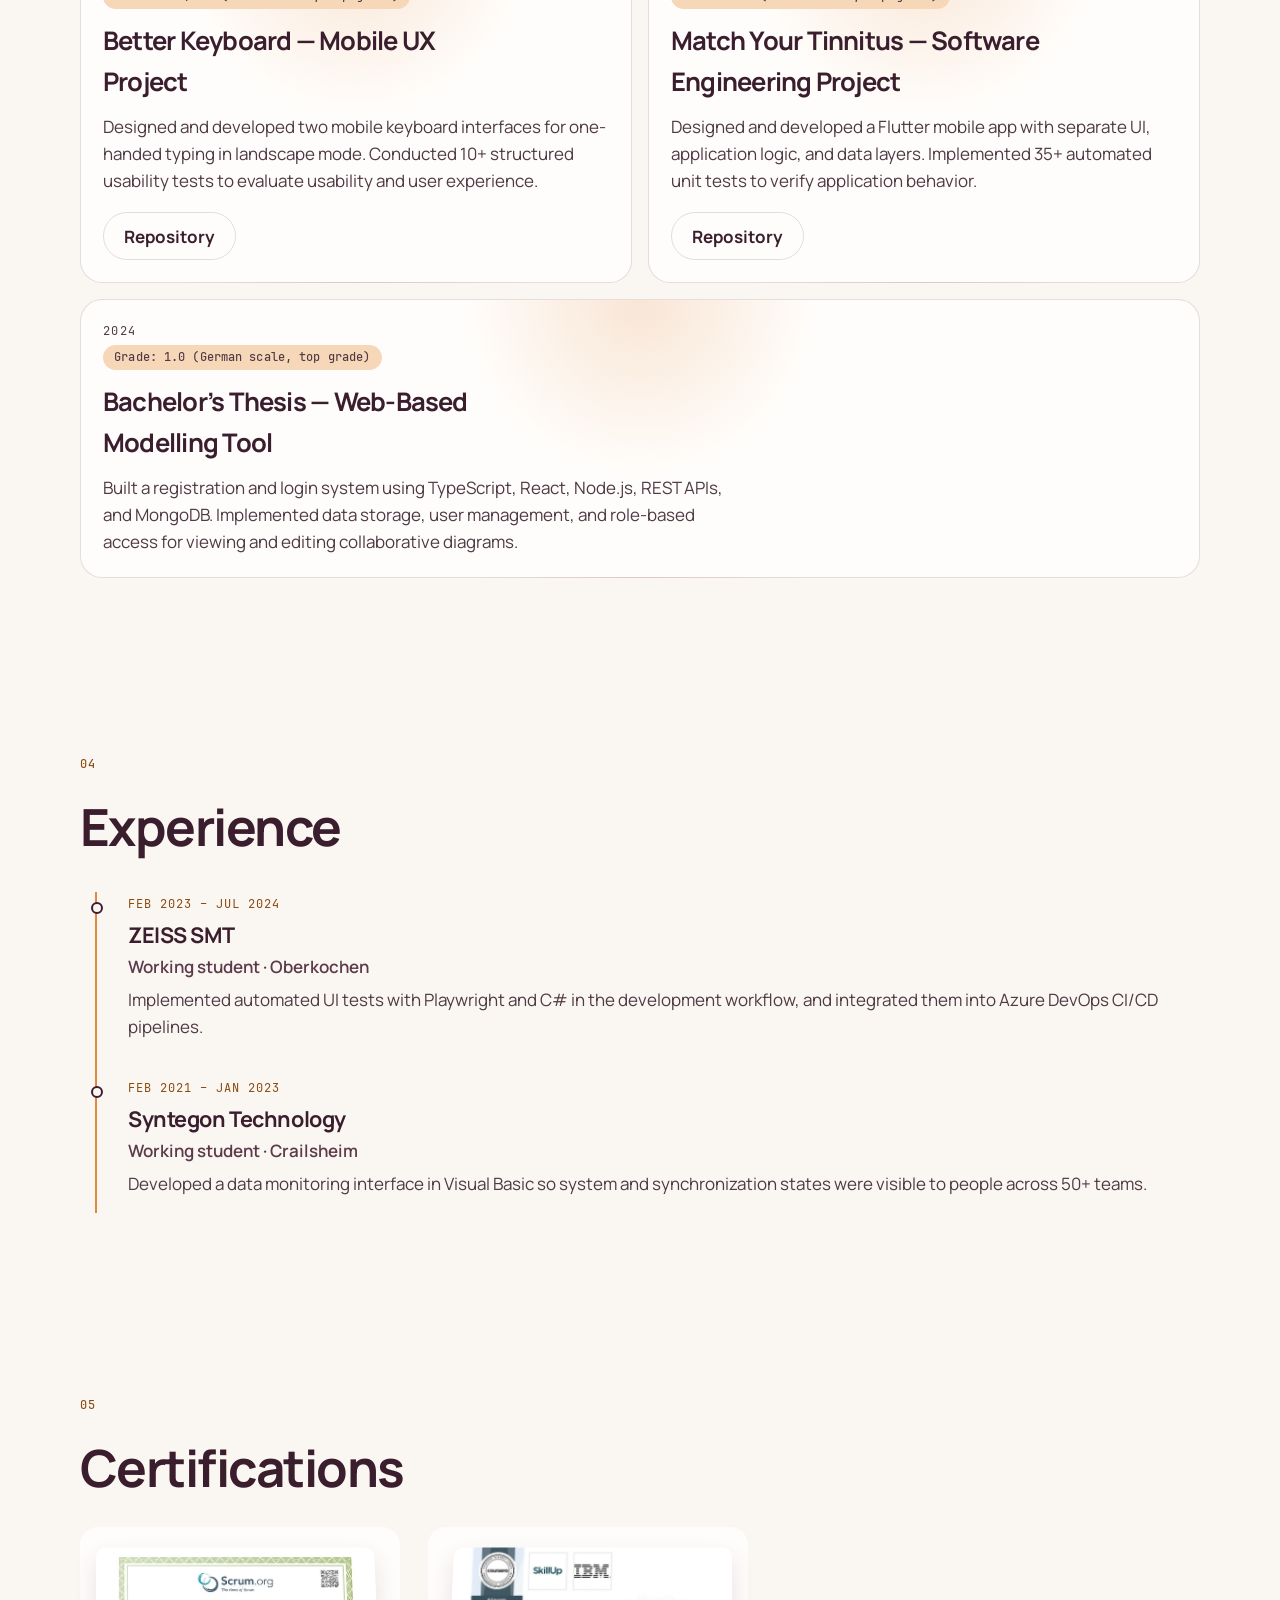
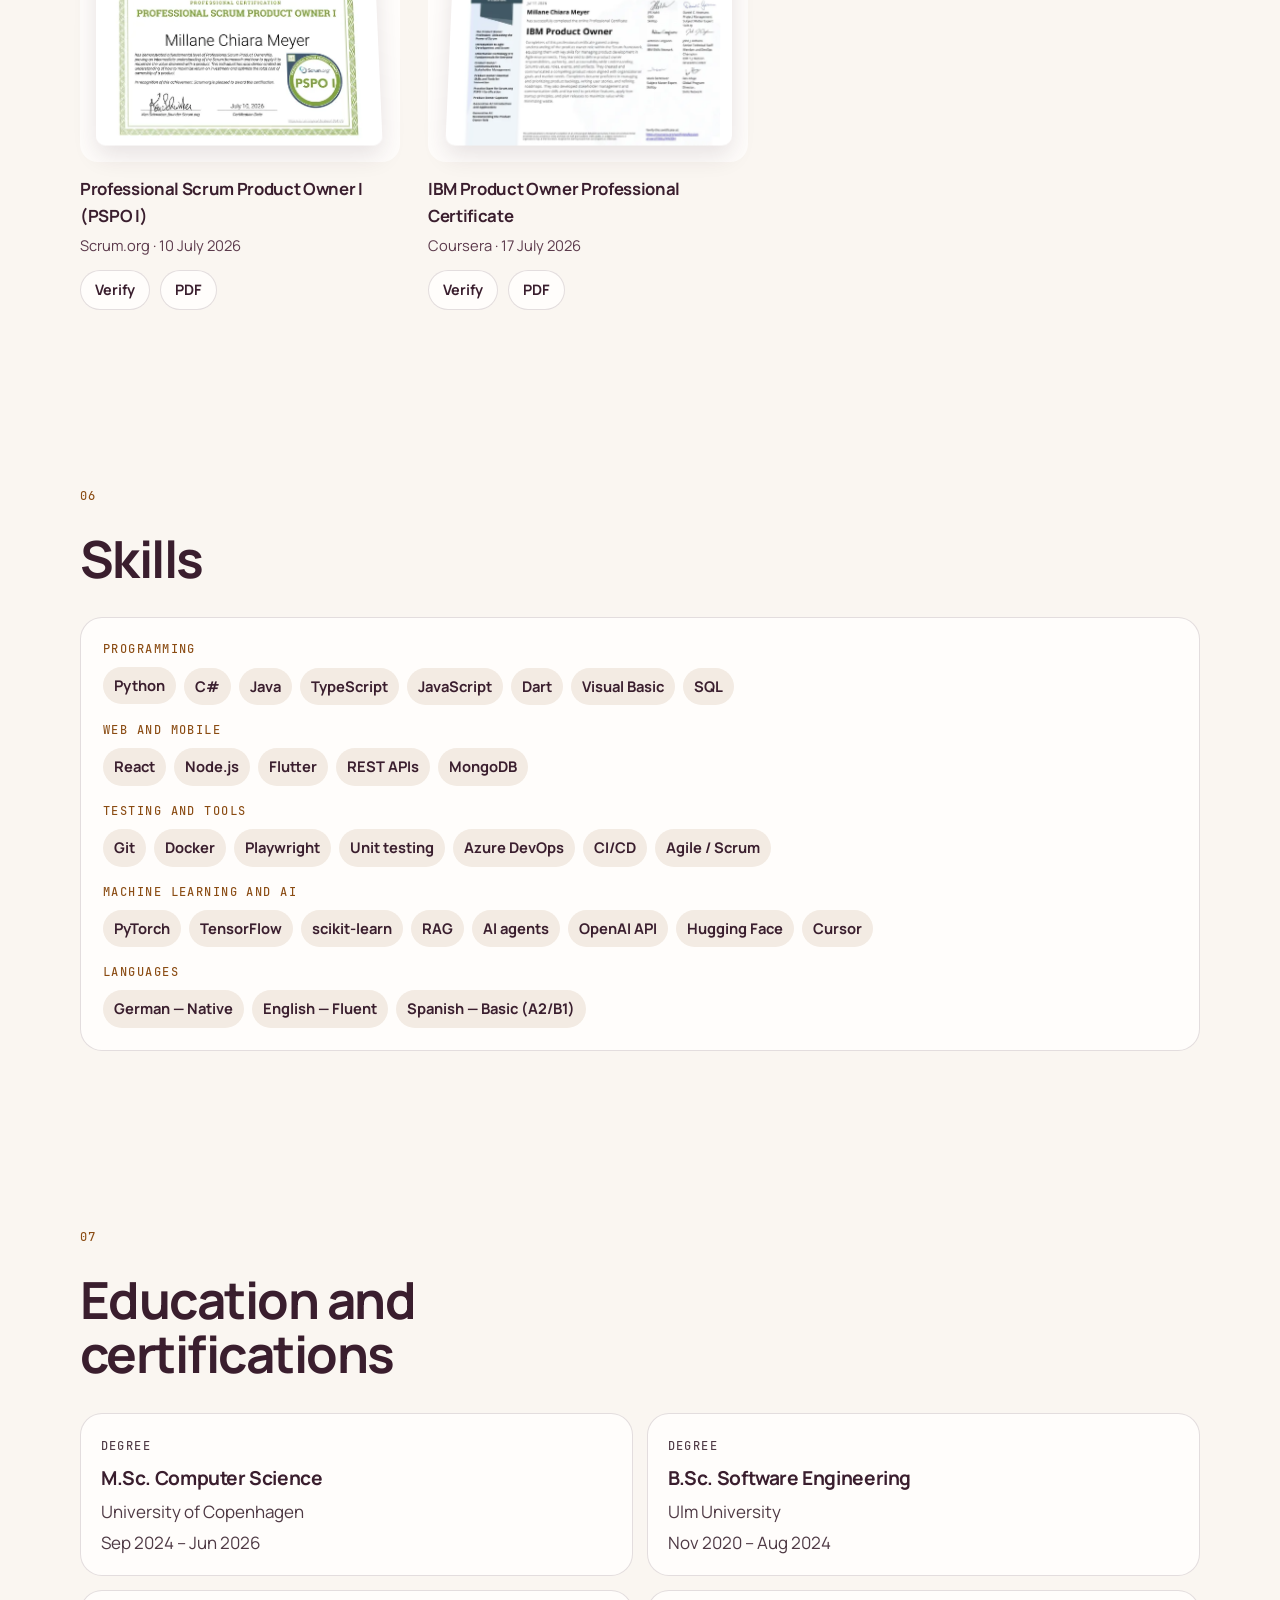
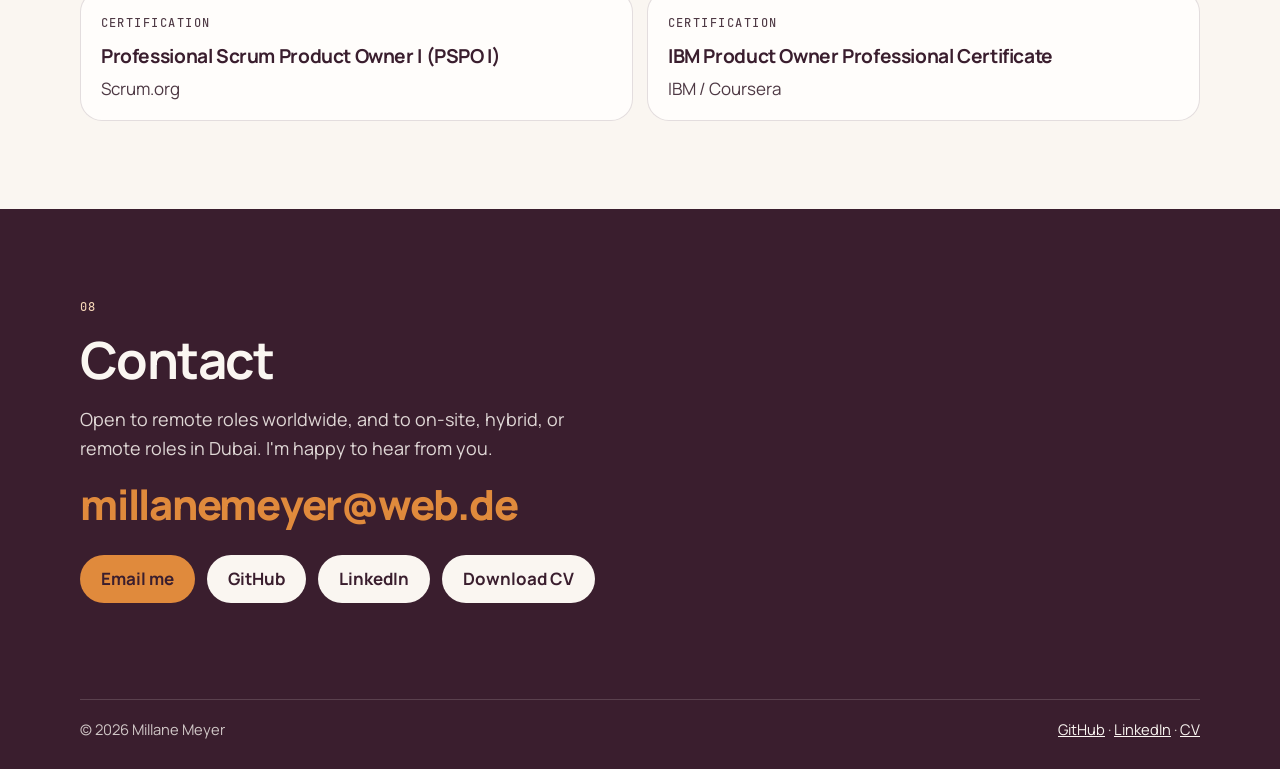
==== commit bad0027a: "Update Team player, Competitive drive and Adaptable soft-skill copy (EN/DE) Co-authored-by: Millane " ====
--- a/index.html
+++ b/index.html
@@ -193,11 +193,11 @@
         <div class="mind-grid">
           <article class="mind-card reveal">
             <h3>Team player</h3>
-            <p>Eleven years of team football, and a monitoring interface used across more than 50 teams.</p>
+            <p>Eleven years of team football taught me how much a team achieves when everyone plays their part.</p>
           </article>
           <article class="mind-card reveal">
             <h3>Competitive drive</h3>
-            <p>I play golf, padel, and tennis, and I look for challenges and competition.</p>
+            <p>Challenges motivate me. On the court and on the golf course I play to win, and I bring the same drive to my work.</p>
           </article>
           <article class="mind-card reveal">
             <h3>User-focused problem solving</h3>
@@ -213,7 +213,7 @@
           </article>
           <article class="mind-card reveal">
             <h3>Adaptable</h3>
-            <p>Moved to Copenhagen on my own and completed a two-year M.Sc. in Computer Science there, in English. I settle into new countries, teams and tools quickly.</p>
+            <p>Moved to a foreign country on my own and completed a two-year M.Sc. in Computer Science in Copenhagen, Denmark, taught in English.</p>
           </article>
         </div>
       </div>
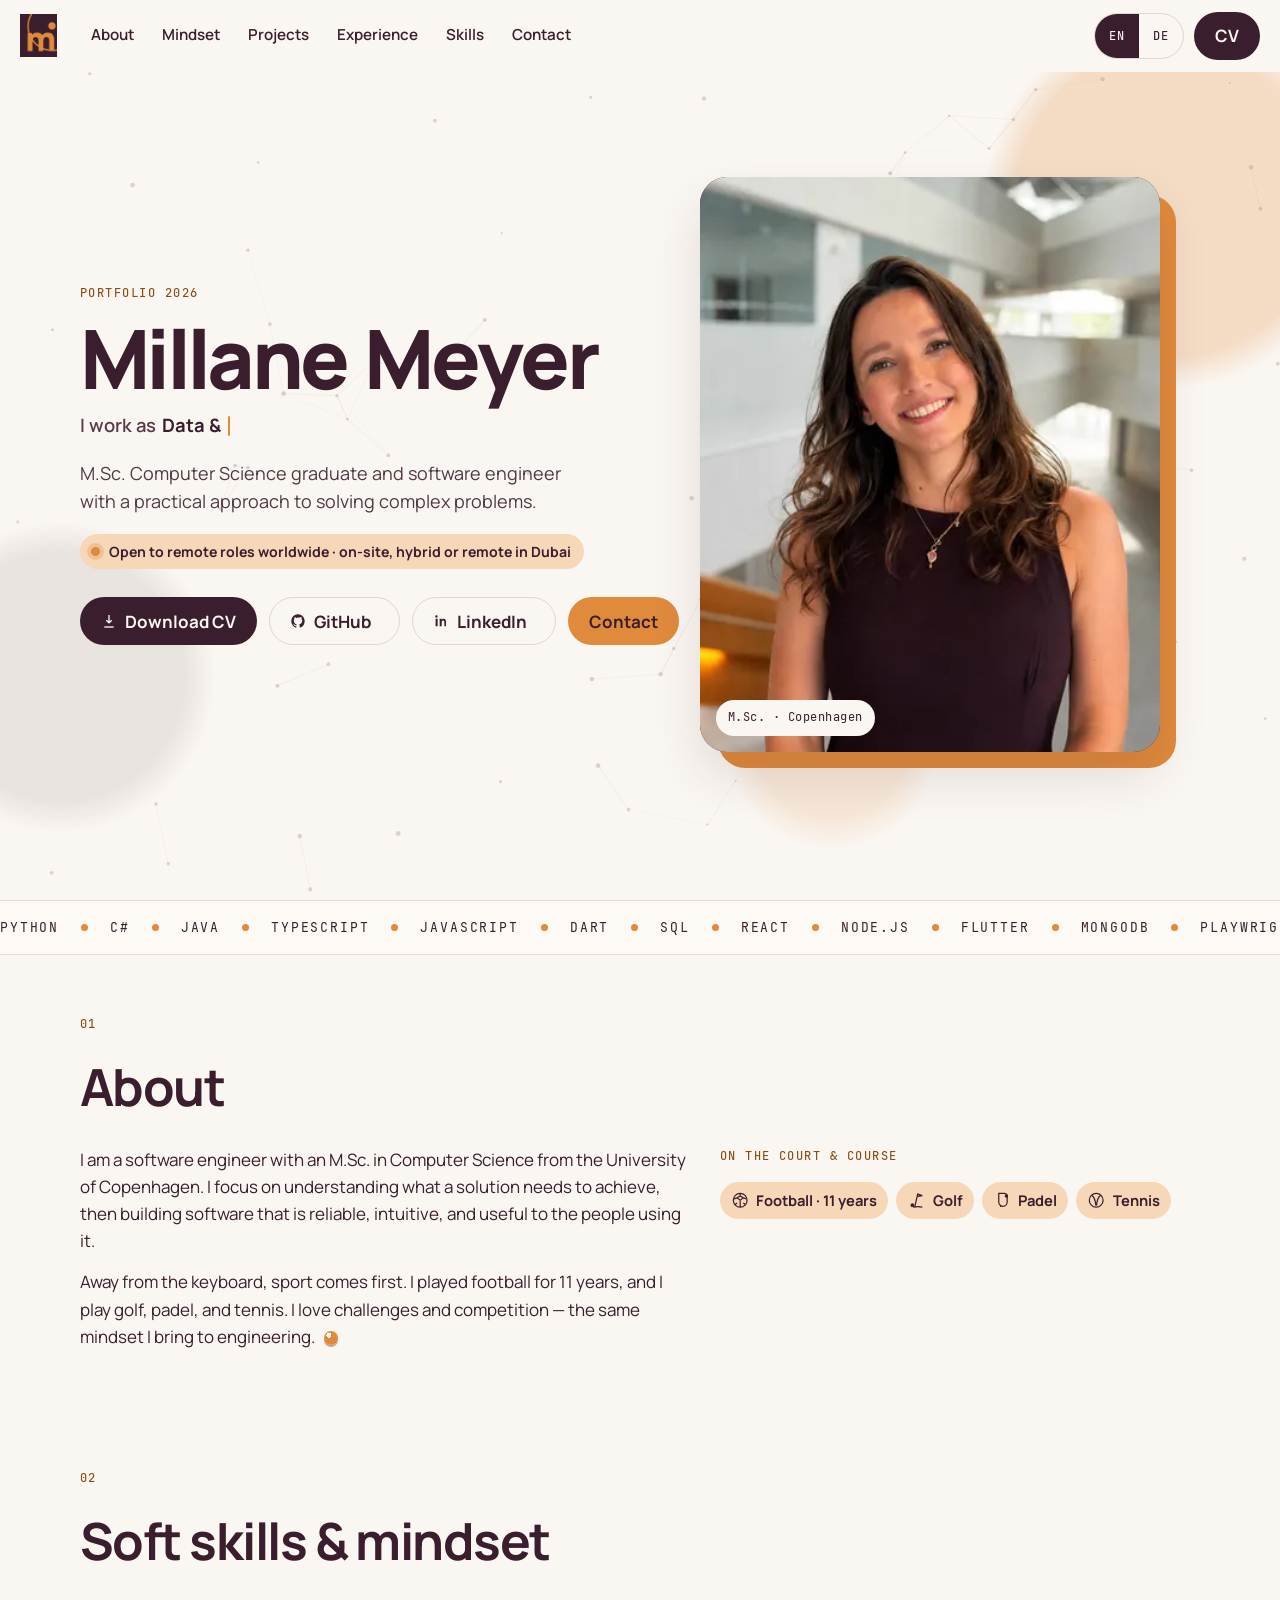
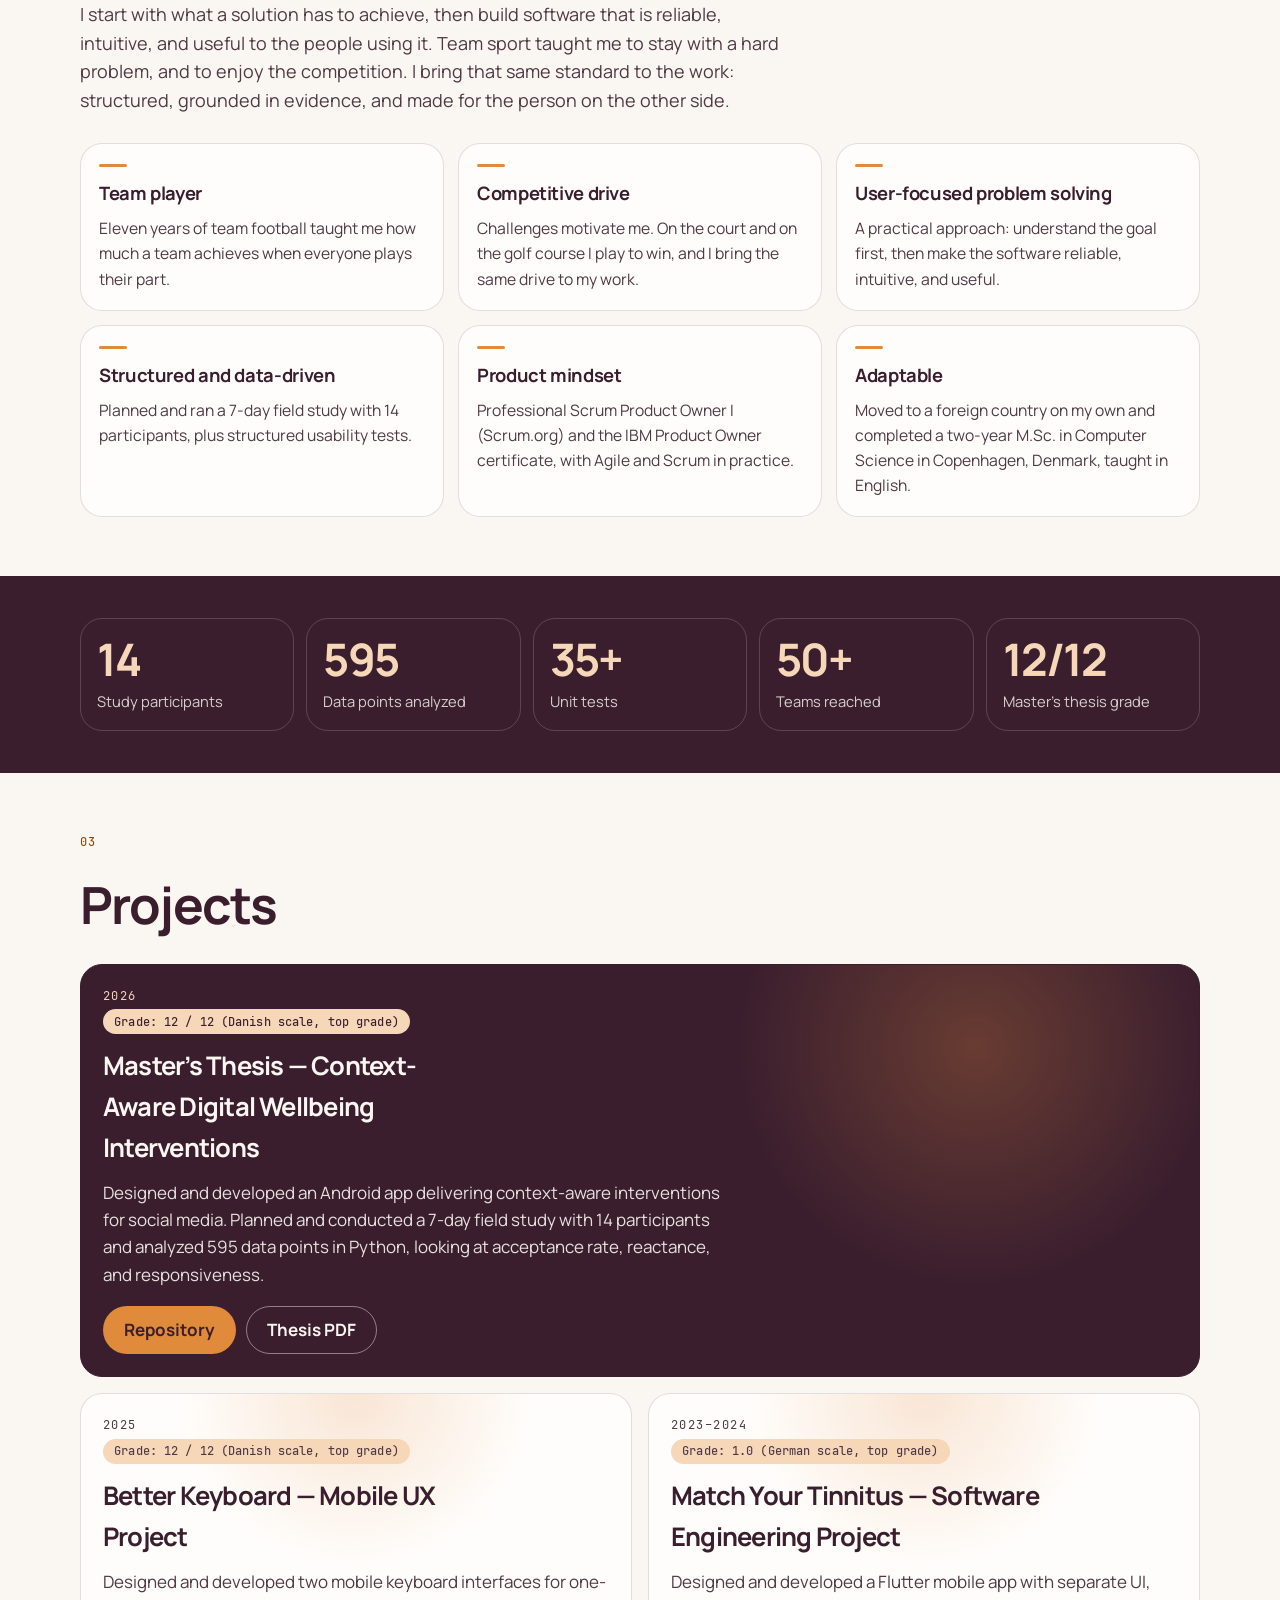
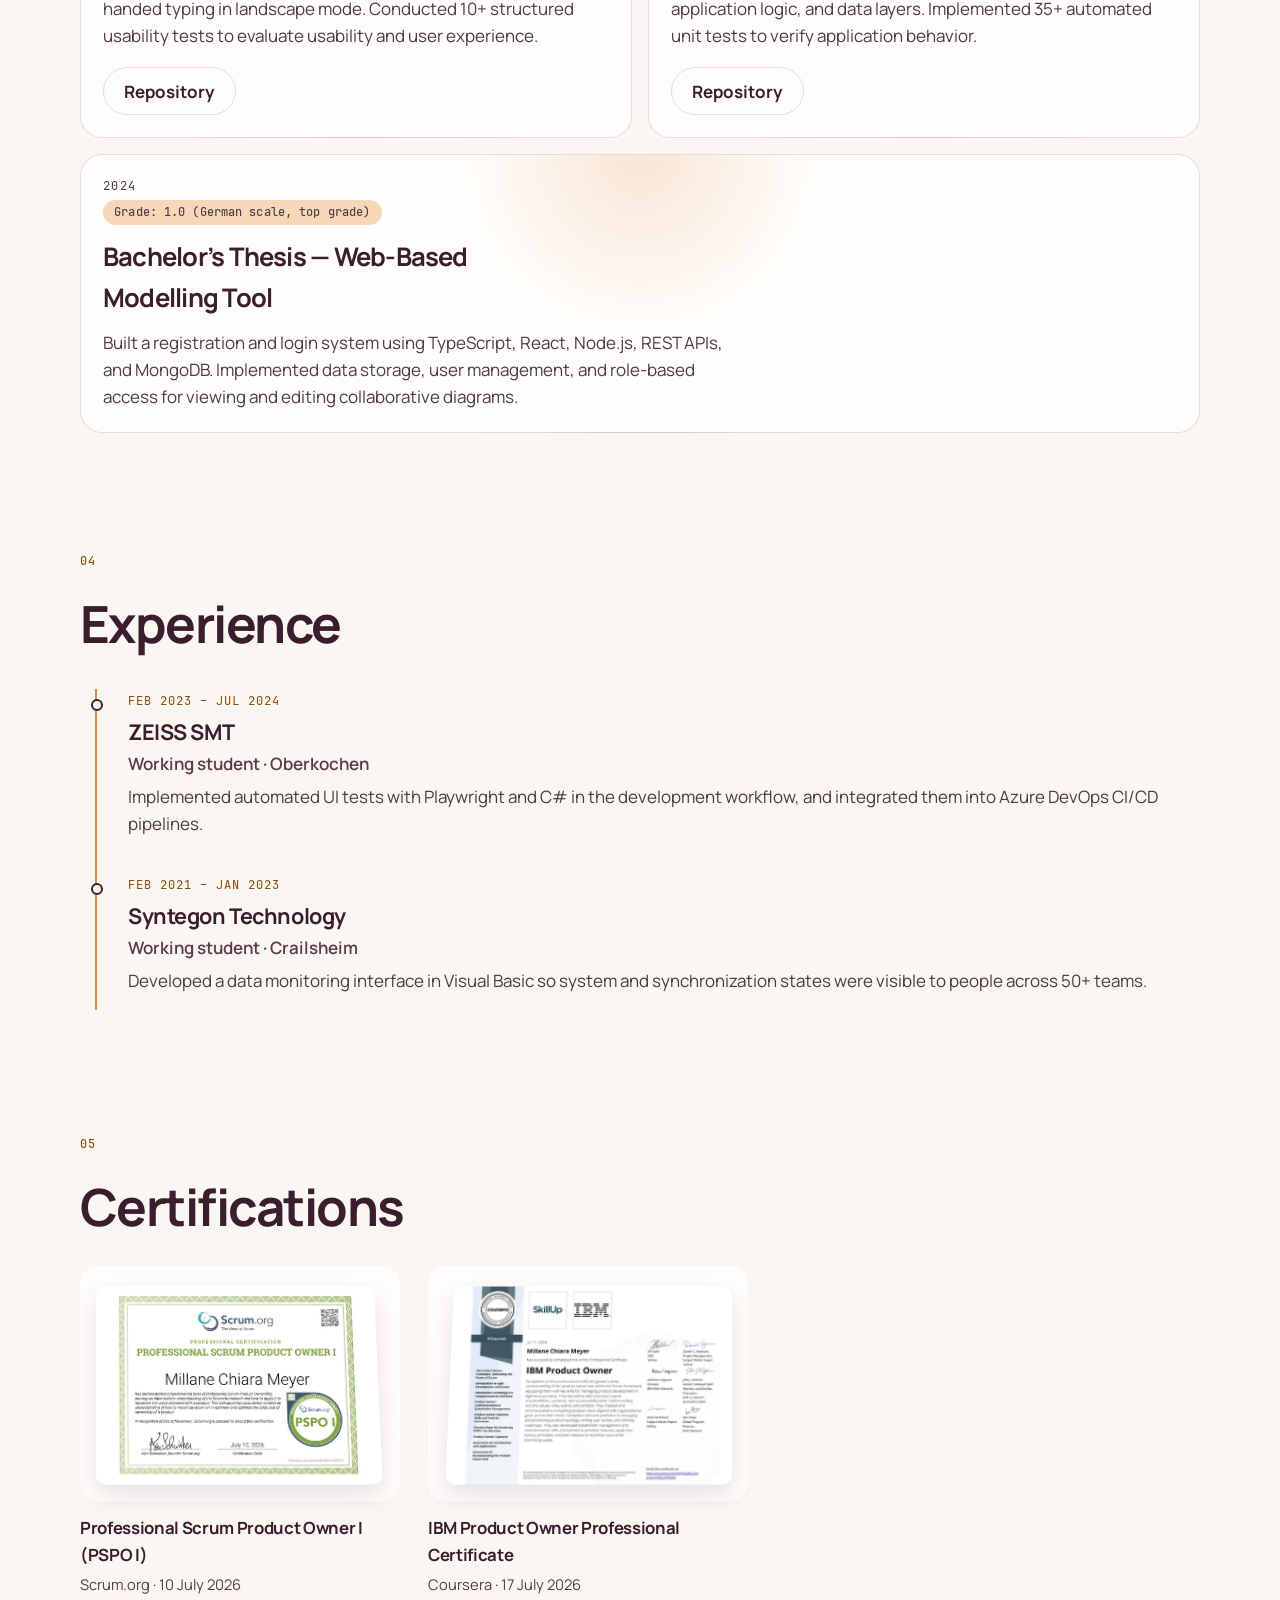
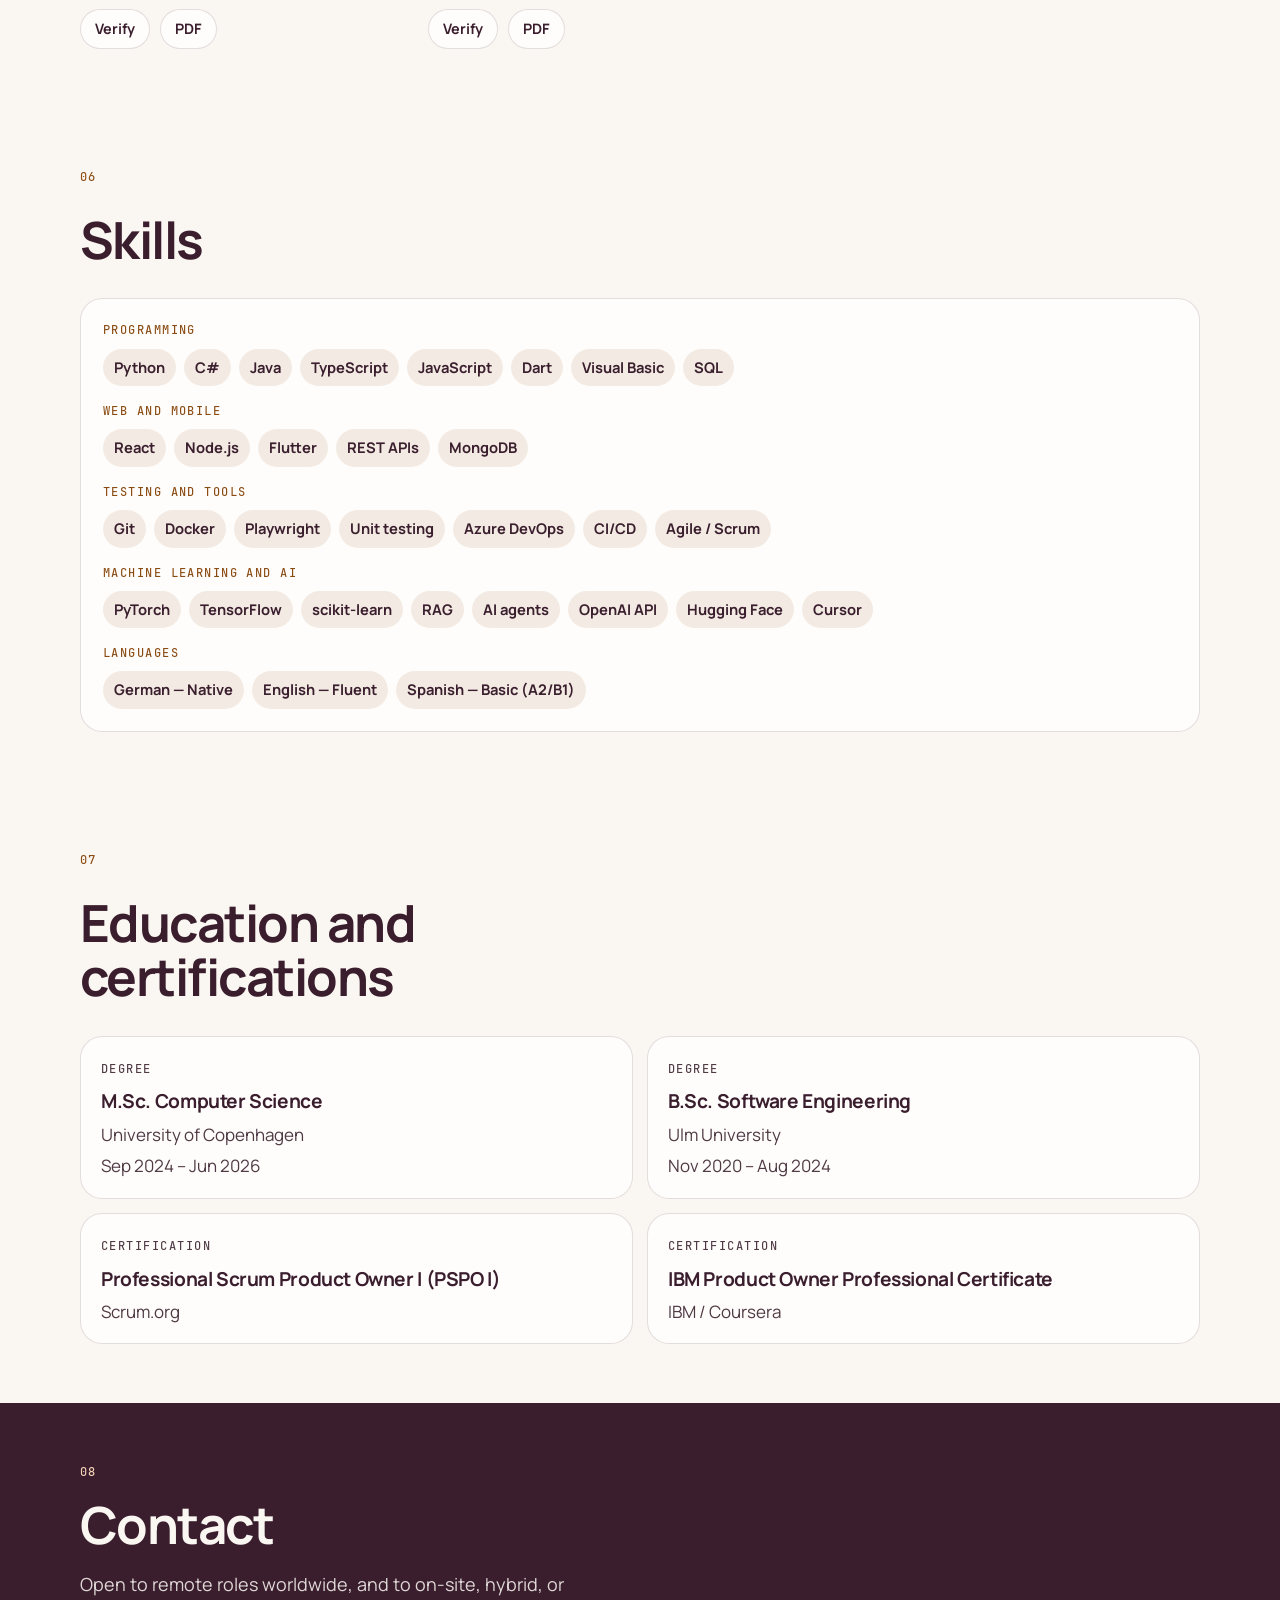
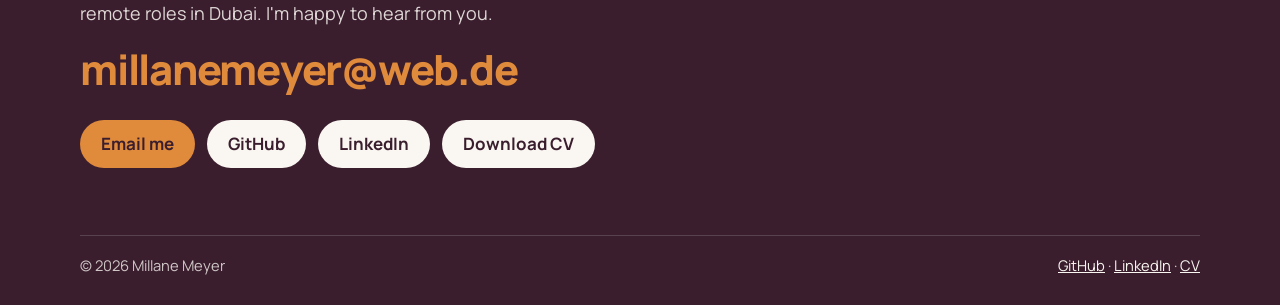
==== commit 085bae20: "Update cache-busting ?v= stamp for styles.css Co-authored-by: Millane Meyer <millanee@users.noreply." ====
--- a/index.html
+++ b/index.html
@@ -36,7 +36,7 @@
   <link rel="preload" href="/assets/fonts/manrope-400.woff2" as="font" type="font/woff2" crossorigin>
   <link rel="preload" as="image" href="/assets/images/millane-800.webp" type="image/webp" imagesrcset="/assets/images/millane-480.webp 480w, /assets/images/millane-800.webp 800w, /assets/images/millane-1200.webp 1200w" imagesizes="(max-width: 361px) 112px, (max-width: 541px) 31vw, (max-width: 720px) 168px, 420px">
   <link rel="stylesheet" href="/assets/css/fonts.css?v=b4397d9a">
-  <link rel="stylesheet" href="/assets/css/styles.css?v=4e13b5bb">
+  <link rel="stylesheet" href="/assets/css/styles.css?v=81f33c39">
   <script type="application/ld+json">
   {
     "@context": "https://schema.org",
--- a/assets/css/styles.css
+++ b/assets/css/styles.css
@@ -10,6 +10,7 @@
   --amber-deep: #c56e24;
   --shadow: 0 24px 50px rgba(58, 30, 46, 0.12);
   --header: 72px;
+  --section-space: 59px;
   --sans: Manrope, "Segoe UI", sans-serif;
   --mono: "JetBrains Mono", ui-monospace, monospace;
   --radius: 22px;
@@ -847,7 +848,9 @@
 }
 
 .section {
-  padding: 88px 0;
+  padding: var(--section-space) 0;
+  /* Anchor jumps land the section heading 16px below the sticky header. */
+  scroll-margin-top: calc(var(--header) + 16px - var(--section-space));
   /* Hover effects such as the certificate backdrop reach past the content edge; clip them at the viewport
      instead of letting them add a horizontal scrollbar. */
   overflow-x: clip;
